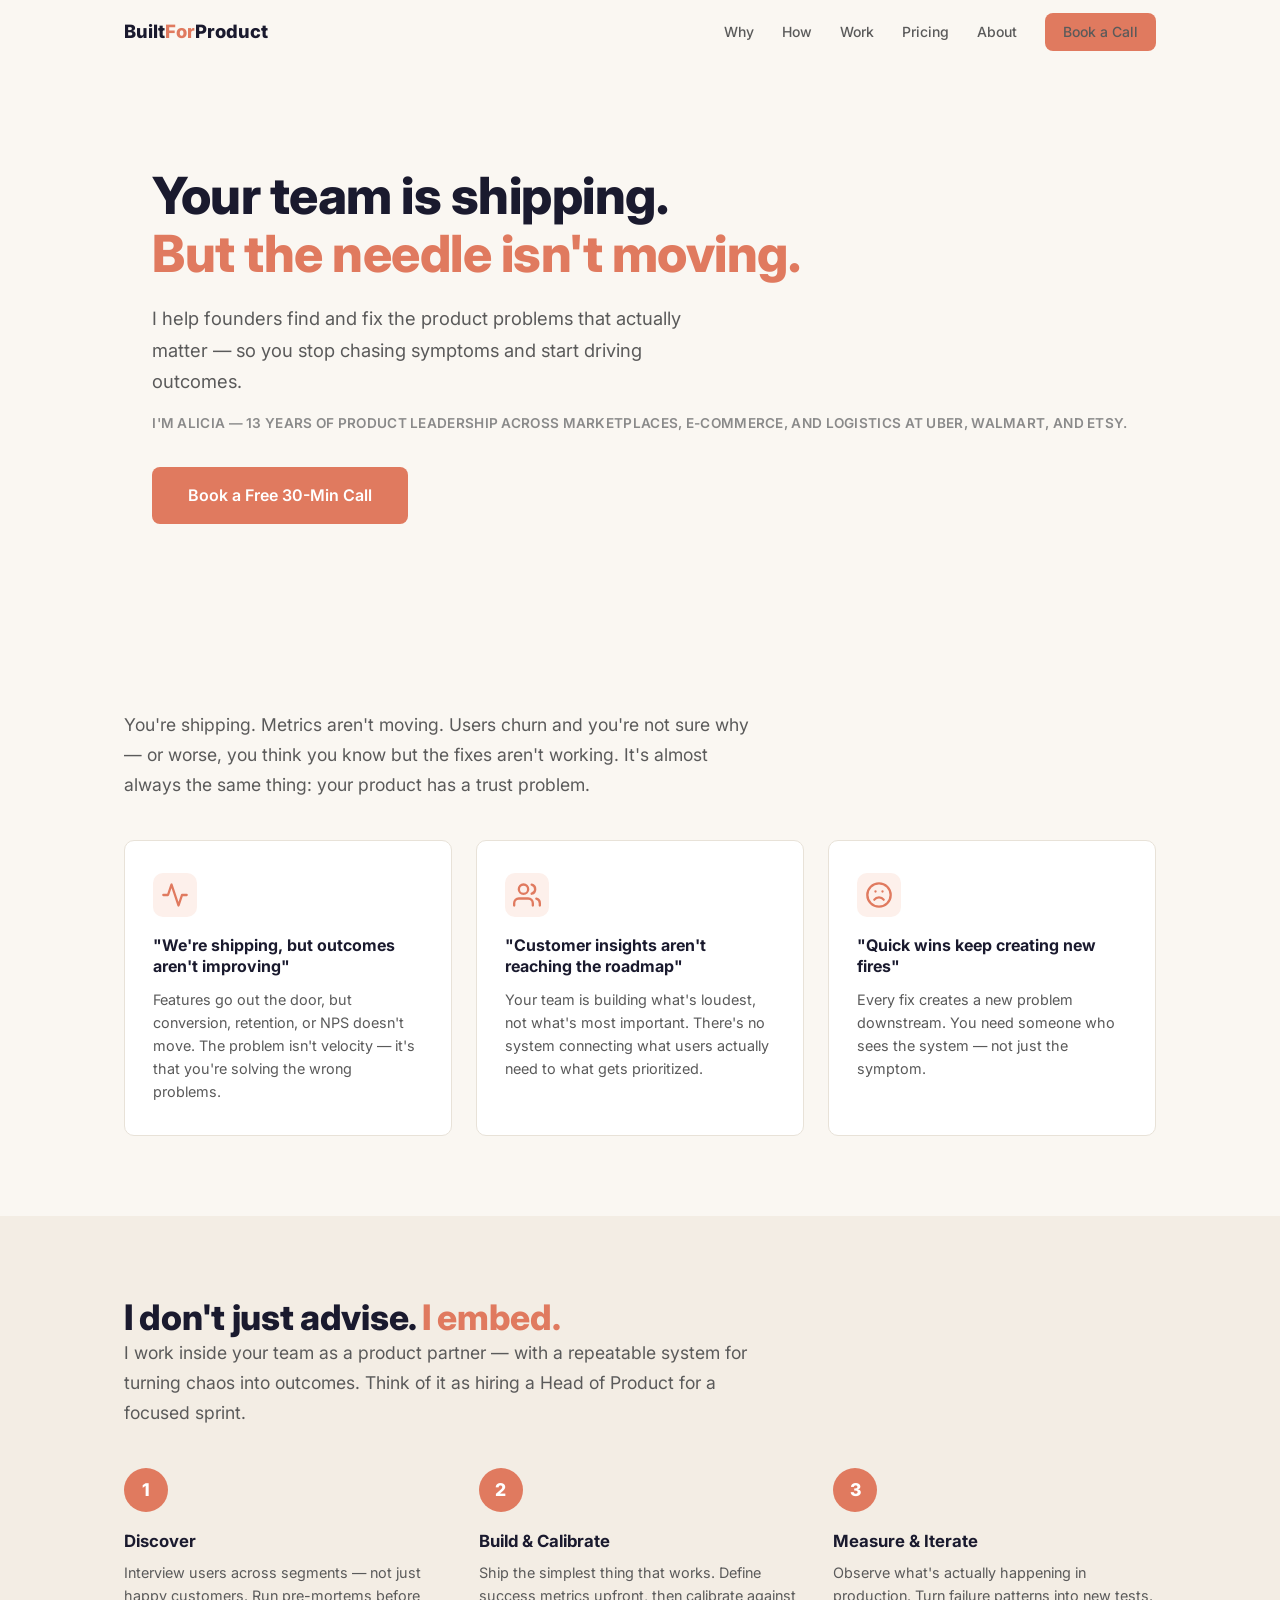
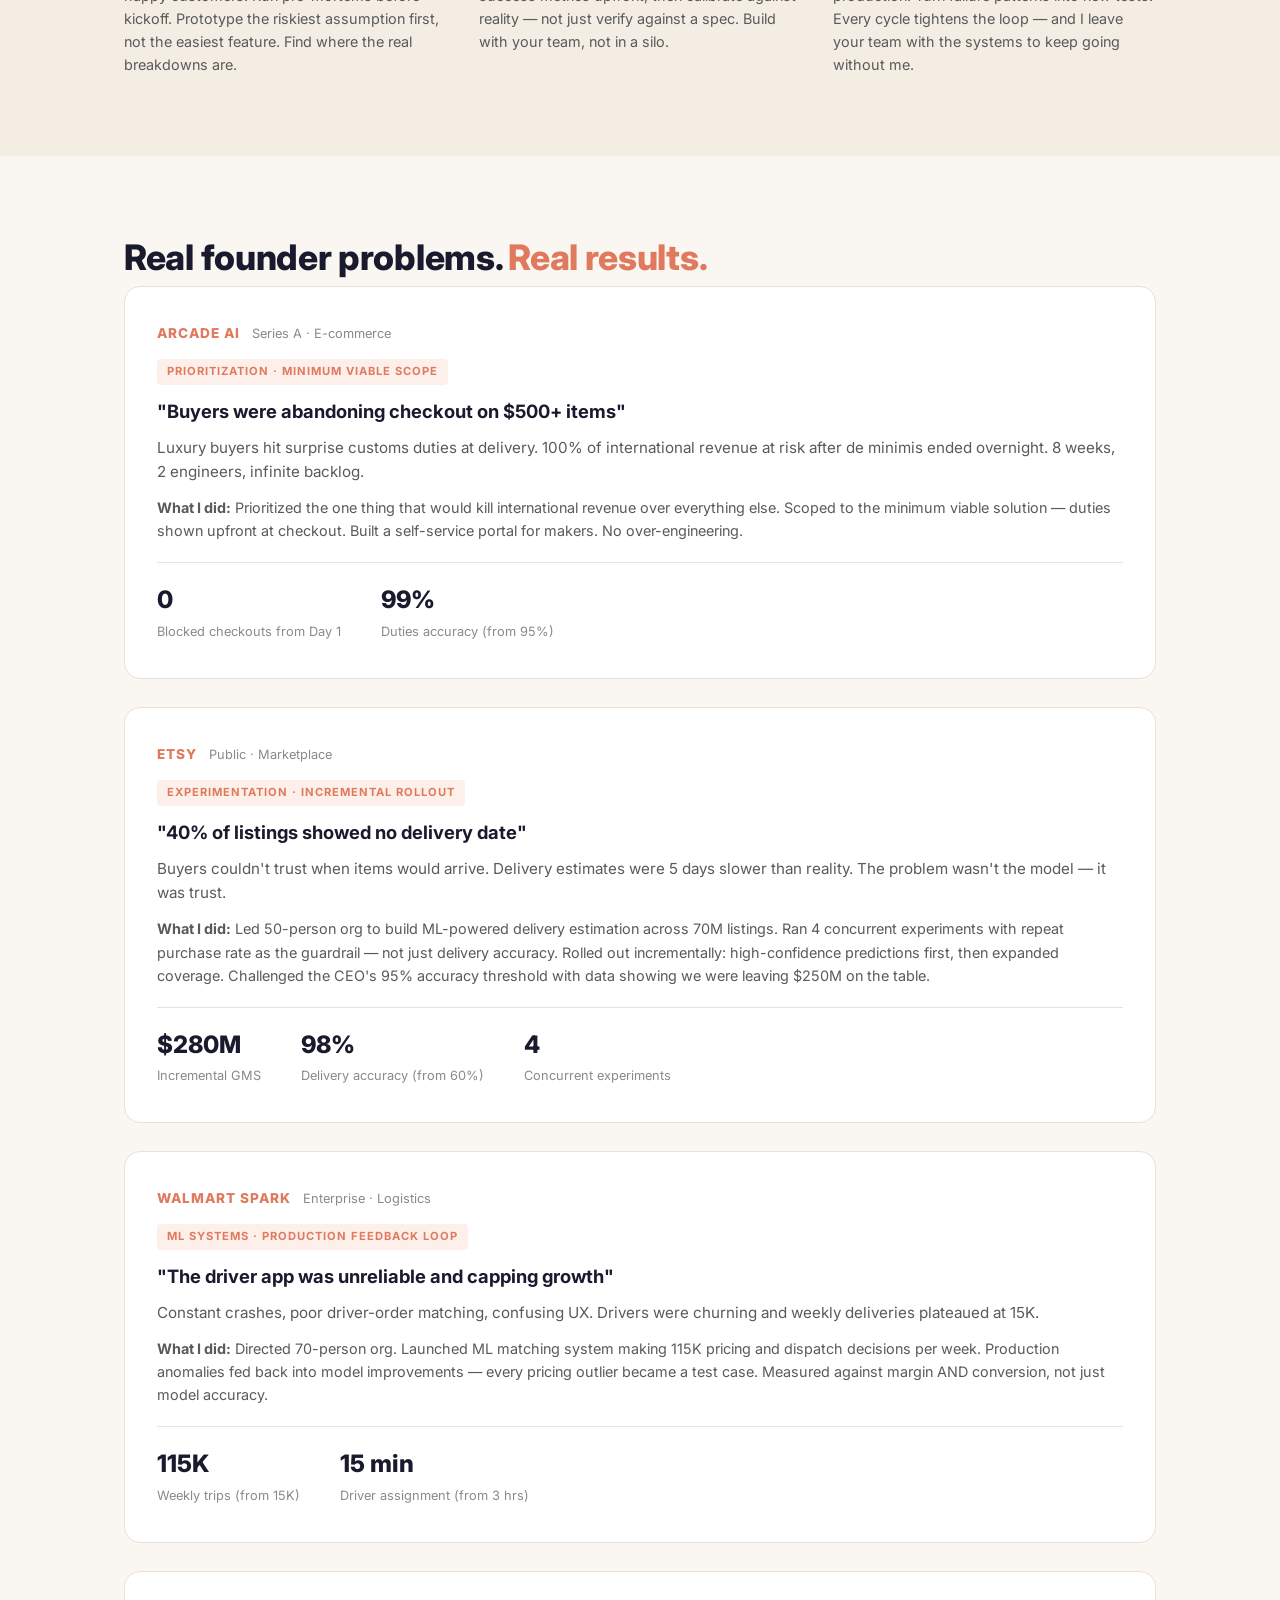
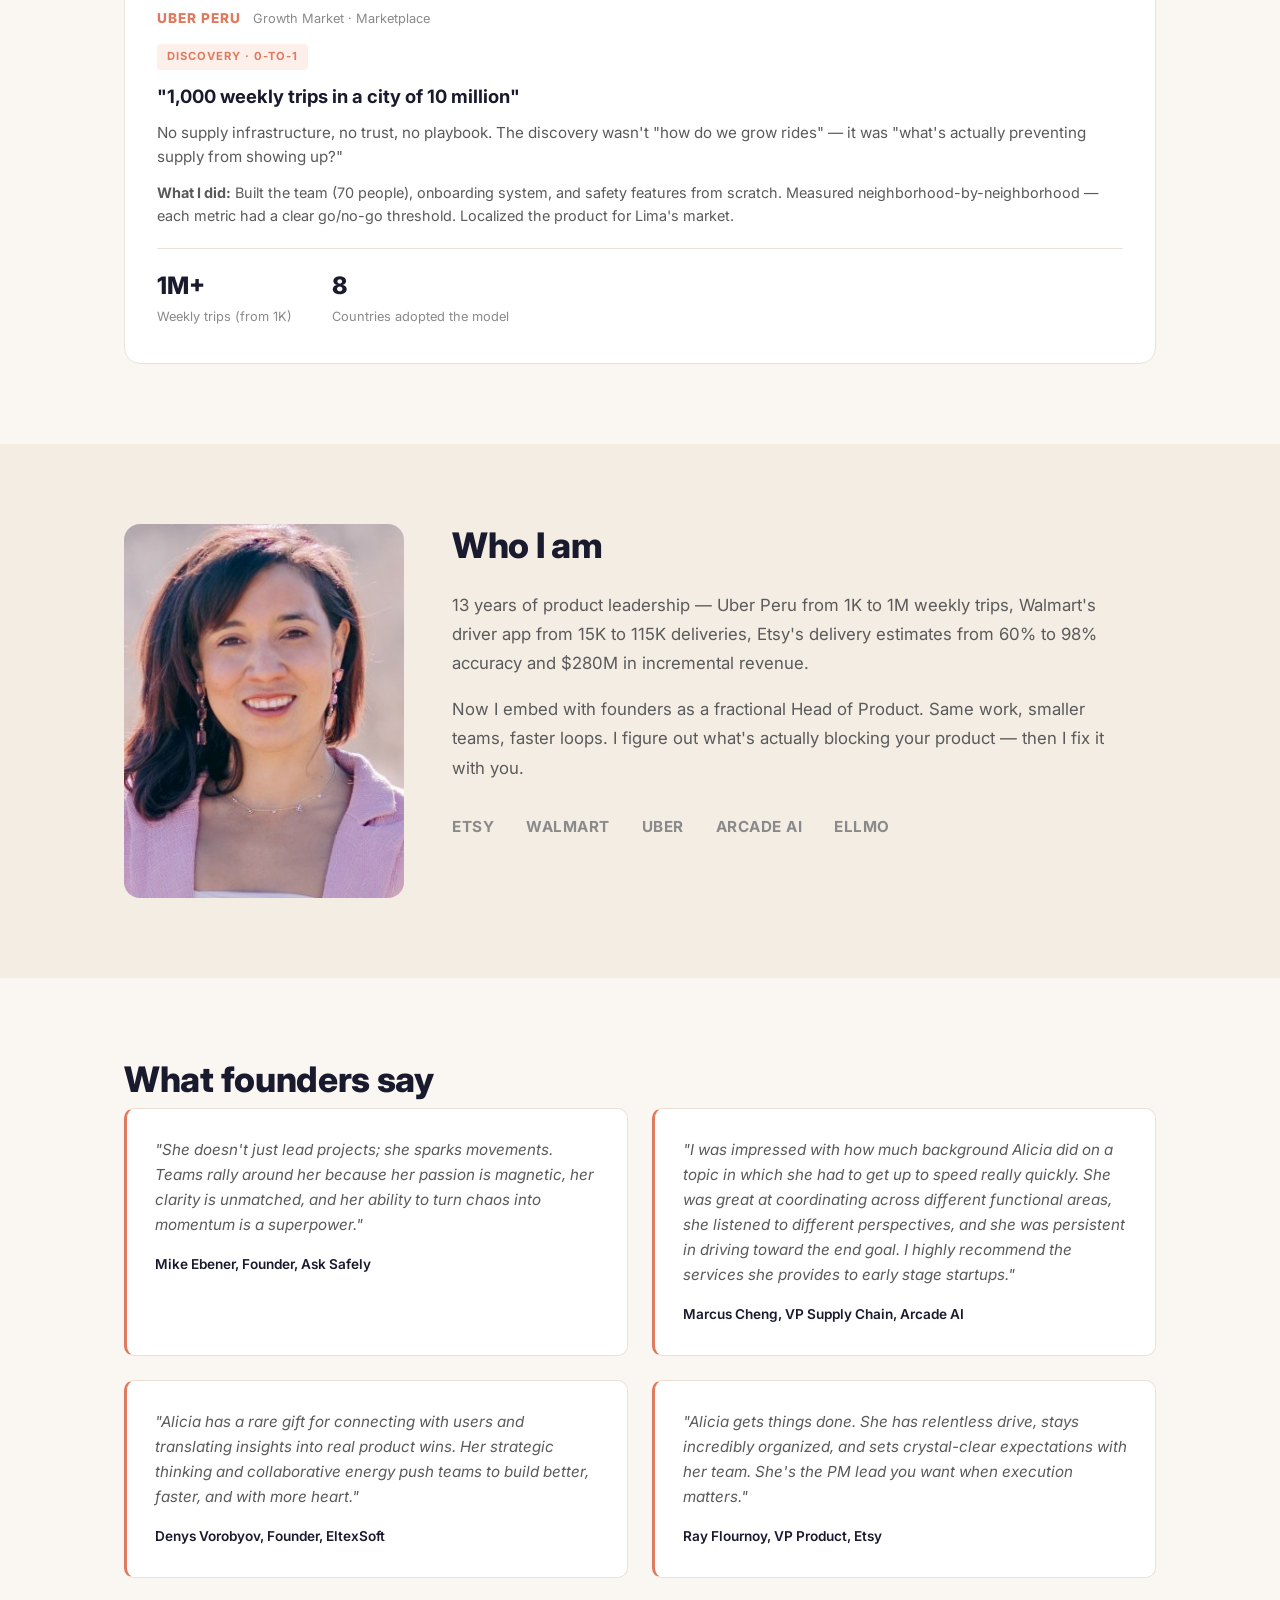
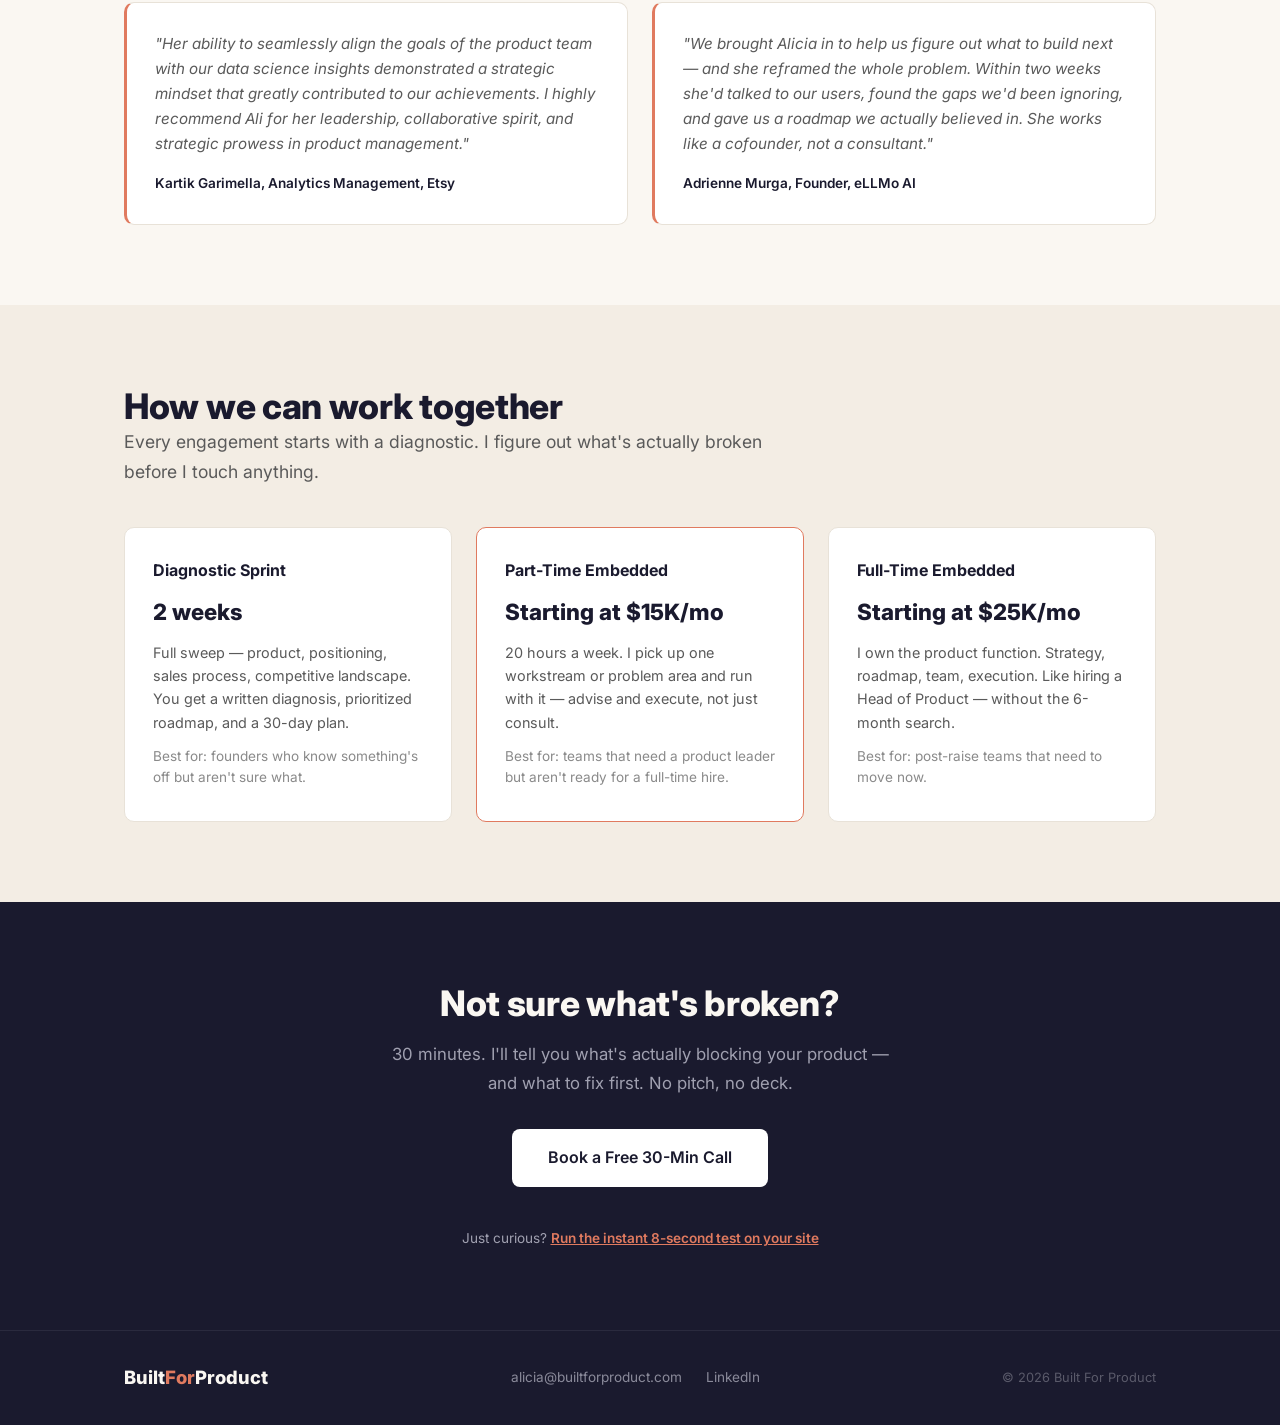
==== index.html @ ff27f281 "Add instant 8-Second Test, pricing section, named testimonials, and homepage updates - New /test/ pa" ====
<!DOCTYPE html>
<html lang="en">
<head>
  <meta charset="UTF-8">
  <meta name="viewport" content="width=device-width, initial-scale=1.0">
  <title>Built For Product | Helping Founders Build Products That Scale</title>
  <meta name="description" content="Embedded product leadership for startups. I help founders find and fix the product problems that actually matter.">
  <link rel="preconnect" href="https://fonts.googleapis.com">
  <link rel="preconnect" href="https://fonts.gstatic.com" crossorigin>
  <link href="https://fonts.googleapis.com/css2?family=Inter:wght@300;400;500;600;700;800&display=swap" rel="stylesheet">
  <link rel="stylesheet" href="styles.css">
</head>
<body>

  <!-- NAV -->
  <nav class="nav">
    <div class="container nav-inner">
      <a href="#" class="logo">Built<span>For</span>Product</a>
      <div class="nav-links">
        <a href="#problem">Why</a>
        <a href="#how">How</a>
        <a href="#work">Work</a>
        <a href="#pricing">Pricing</a>
        <a href="#about">About</a>
        <a href="#start" class="btn btn-sm">Book a Call</a>
      </div>
      <button class="mobile-toggle" aria-label="Menu">
        <span></span><span></span><span></span>
      </button>
    </div>
  </nav>

  <!-- HERO -->
  <section class="hero">
    <div class="container">
      <h1>Your team is shipping.<br><span class="highlight">But the needle isn't moving.</span></h1>
      <p class="hero-sub">I help founders find and fix the product problems that actually matter — so you stop chasing symptoms and start driving outcomes.</p>
      <p class="hero-proof">I'm Alicia — 13 years of product leadership across marketplaces, e-commerce, and logistics at Uber, Walmart, and Etsy.</p>
      <a href="#start" class="btn btn-lg">Book a Free 30-Min Call</a>
    </div>
  </section>

  <!-- PROBLEM -->
  <section id="problem" class="section">
    <div class="container">
      <p class="section-intro">You're shipping. Metrics aren't moving. Users churn and you're not sure why — or worse, you think you know but the fixes aren't working. It's almost always the same thing: your product has a trust problem.</p>
      <div class="card-grid">
        <div class="card">
          <div class="card-icon">
            <svg width="28" height="28" viewBox="0 0 24 24" fill="none" stroke="currentColor" stroke-width="2" stroke-linecap="round" stroke-linejoin="round"><polyline points="22 12 18 12 15 21 9 3 6 12 2 12"></polyline></svg>
          </div>
          <h3>"We're shipping, but outcomes aren't improving"</h3>
          <p>Features go out the door, but conversion, retention, or NPS doesn't move. The problem isn't velocity — it's that you're solving the wrong problems.</p>
        </div>
        <div class="card">
          <div class="card-icon">
            <svg width="28" height="28" viewBox="0 0 24 24" fill="none" stroke="currentColor" stroke-width="2" stroke-linecap="round" stroke-linejoin="round"><path d="M17 21v-2a4 4 0 0 0-4-4H5a4 4 0 0 0-4 4v2"></path><circle cx="9" cy="7" r="4"></circle><path d="M23 21v-2a4 4 0 0 0-3-3.87"></path><path d="M16 3.13a4 4 0 0 1 0 7.75"></path></svg>
          </div>
          <h3>"Customer insights aren't reaching the roadmap"</h3>
          <p>Your team is building what's loudest, not what's most important. There's no system connecting what users actually need to what gets prioritized.</p>
        </div>
        <div class="card">
          <div class="card-icon">
            <svg width="28" height="28" viewBox="0 0 24 24" fill="none" stroke="currentColor" stroke-width="2" stroke-linecap="round" stroke-linejoin="round"><circle cx="12" cy="12" r="10"></circle><path d="M16 16s-1.5-2-4-2-4 2-4 2"></path><line x1="9" y1="9" x2="9.01" y2="9"></line><line x1="15" y1="9" x2="15.01" y2="9"></line></svg>
          </div>
          <h3>"Quick wins keep creating new fires"</h3>
          <p>Every fix creates a new problem downstream. You need someone who sees the system — not just the symptom.</p>
        </div>
      </div>
    </div>
  </section>

  <!-- HOW -->
  <section id="how" class="section section-alt">
    <div class="container">
      <h2>I don't just advise. <span class="highlight">I embed.</span></h2>
      <p class="section-intro">I work inside your team as a product partner — with a repeatable system for turning chaos into outcomes. Think of it as hiring a Head of Product for a focused sprint.</p>
      <div class="steps">
        <div class="step">
          <div class="step-num">1</div>
          <h3>Discover</h3>
          <p>Interview users across segments — not just happy customers. Run pre-mortems before kickoff. Prototype the riskiest assumption first, not the easiest feature. Find where the real breakdowns are.</p>
        </div>
        <div class="step">
          <div class="step-num">2</div>
          <h3>Build & Calibrate</h3>
          <p>Ship the simplest thing that works. Define success metrics upfront, then calibrate against reality — not just verify against a spec. Build with your team, not in a silo.</p>
        </div>
        <div class="step">
          <div class="step-num">3</div>
          <h3>Measure & Iterate</h3>
          <p>Observe what's actually happening in production. Turn failure patterns into new tests. Every cycle tightens the loop — and I leave your team with the systems to keep going without me.</p>
        </div>
      </div>
    </div>
  </section>

  <!-- CASE STUDIES -->
  <section id="work" class="section">
    <div class="container">
      <h2>Real founder problems. <span class="highlight">Real results.</span></h2>
      <div class="cases">

        <div class="case">
          <div class="case-header">
            <span class="case-company">Arcade AI</span>
            <span class="case-label">Series A &middot; E-commerce</span>
          </div>
          <span class="case-method">Prioritization &middot; Minimum Viable Scope</span>
          <h3>"Buyers were abandoning checkout on $500+ items"</h3>
          <p class="case-problem">Luxury buyers hit surprise customs duties at delivery. 100% of international revenue at risk after de minimis ended overnight. 8 weeks, 2 engineers, infinite backlog.</p>
          <p class="case-action"><strong>What I did:</strong> Prioritized the one thing that would kill international revenue over everything else. Scoped to the minimum viable solution — duties shown upfront at checkout. Built a self-service portal for makers. No over-engineering.</p>
          <div class="case-results">
            <div class="metric">
              <span class="metric-value">0</span>
              <span class="metric-label">Blocked checkouts from Day 1</span>
            </div>
            <div class="metric">
              <span class="metric-value">99%</span>
              <span class="metric-label">Duties accuracy (from 95%)</span>
            </div>
          </div>
        </div>

        <div class="case">
          <div class="case-header">
            <span class="case-company">Etsy</span>
            <span class="case-label">Public &middot; Marketplace</span>
          </div>
          <span class="case-method">Experimentation &middot; Incremental Rollout</span>
          <h3>"40% of listings showed no delivery date"</h3>
          <p class="case-problem">Buyers couldn't trust when items would arrive. Delivery estimates were 5 days slower than reality. The problem wasn't the model — it was trust.</p>
          <p class="case-action"><strong>What I did:</strong> Led 50-person org to build ML-powered delivery estimation across 70M listings. Ran 4 concurrent experiments with repeat purchase rate as the guardrail — not just delivery accuracy. Rolled out incrementally: high-confidence predictions first, then expanded coverage. Challenged the CEO's 95% accuracy threshold with data showing we were leaving $250M on the table.</p>
          <div class="case-results">
            <div class="metric">
              <span class="metric-value">$280M</span>
              <span class="metric-label">Incremental GMS</span>
            </div>
            <div class="metric">
              <span class="metric-value">98%</span>
              <span class="metric-label">Delivery accuracy (from 60%)</span>
            </div>
            <div class="metric">
              <span class="metric-value">4</span>
              <span class="metric-label">Concurrent experiments</span>
            </div>
          </div>
        </div>

        <div class="case">
          <div class="case-header">
            <span class="case-company">Walmart Spark</span>
            <span class="case-label">Enterprise &middot; Logistics</span>
          </div>
          <span class="case-method">ML Systems &middot; Production Feedback Loop</span>
          <h3>"The driver app was unreliable and capping growth"</h3>
          <p class="case-problem">Constant crashes, poor driver-order matching, confusing UX. Drivers were churning and weekly deliveries plateaued at 15K.</p>
          <p class="case-action"><strong>What I did:</strong> Directed 70-person org. Launched ML matching system making 115K pricing and dispatch decisions per week. Production anomalies fed back into model improvements — every pricing outlier became a test case. Measured against margin AND conversion, not just model accuracy.</p>
          <div class="case-results">
            <div class="metric">
              <span class="metric-value">115K</span>
              <span class="metric-label">Weekly trips (from 15K)</span>
            </div>
            <div class="metric">
              <span class="metric-value">15 min</span>
              <span class="metric-label">Driver assignment (from 3 hrs)</span>
            </div>
          </div>
        </div>

        <div class="case">
          <div class="case-header">
            <span class="case-company">Uber Peru</span>
            <span class="case-label">Growth Market &middot; Marketplace</span>
          </div>
          <span class="case-method">Discovery &middot; 0-to-1</span>
          <h3>"1,000 weekly trips in a city of 10 million"</h3>
          <p class="case-problem">No supply infrastructure, no trust, no playbook. The discovery wasn't "how do we grow rides" — it was "what's actually preventing supply from showing up?"</p>
          <p class="case-action"><strong>What I did:</strong> Built the team (70 people), onboarding system, and safety features from scratch. Measured neighborhood-by-neighborhood — each metric had a clear go/no-go threshold. Localized the product for Lima's market.</p>
          <div class="case-results">
            <div class="metric">
              <span class="metric-value">1M+</span>
              <span class="metric-label">Weekly trips (from 1K)</span>
            </div>
            <div class="metric">
              <span class="metric-value">8</span>
              <span class="metric-label">Countries adopted the model</span>
            </div>
          </div>
        </div>

      </div>
    </div>
  </section>

  <!-- ABOUT -->
  <section id="about" class="section section-alt">
    <div class="container about-layout">
      <div class="about-photo">
        <img src="assets/headshot.jpg" alt="Alicia Yanez">
      </div>
      <div class="about-content">
        <h2>Who I am</h2>
        <div class="about-text">
          <p>13 years of product leadership — Uber Peru from 1K to 1M weekly trips, Walmart's driver app from 15K to 115K deliveries, Etsy's delivery estimates from 60% to 98% accuracy and $280M in incremental revenue.</p>
          <p>Now I embed with founders as a fractional Head of Product. Same work, smaller teams, faster loops. I figure out what's actually blocking your product — then I fix it with you.</p>
        </div>
        <div class="credibility">
          <span>Etsy</span>
          <span>Walmart</span>
          <span>Uber</span>
          <span>Arcade AI</span>
          <span>eLLMo</span>
        </div>
      </div>
    </div>
  </section>

  <!-- TESTIMONIALS -->
  <section class="section">
    <div class="container">
      <h2>What founders say</h2>
      <div class="testimonials">
        <blockquote class="testimonial">
          <p>"She doesn't just lead projects; she sparks movements. Teams rally around her because her passion is magnetic, her clarity is unmatched, and her ability to turn chaos into momentum is a superpower."</p>
          <cite>Mike Ebener, Founder, Ask Safely</cite>
        </blockquote>
        <blockquote class="testimonial">
          <p>"I was impressed with how much background Alicia did on a topic in which she had to get up to speed really quickly. She was great at coordinating across different functional areas, she listened to different perspectives, and she was persistent in driving toward the end goal. I highly recommend the services she provides to early stage startups."</p>
          <cite>Marcus Cheng, VP Supply Chain, Arcade AI</cite>
        </blockquote>
        <blockquote class="testimonial">
          <p>"Alicia has a rare gift for connecting with users and translating insights into real product wins. Her strategic thinking and collaborative energy push teams to build better, faster, and with more heart."</p>
          <cite>Denys Vorobyov, Founder, EltexSoft</cite>
        </blockquote>
        <blockquote class="testimonial">
          <p>"Alicia gets things done. She has relentless drive, stays incredibly organized, and sets crystal-clear expectations with her team. She's the PM lead you want when execution matters."</p>
          <cite>Ray Flournoy, VP Product, Etsy</cite>
        </blockquote>
        <blockquote class="testimonial">
          <p>"Her ability to seamlessly align the goals of the product team with our data science insights demonstrated a strategic mindset that greatly contributed to our achievements. I highly recommend Ali for her leadership, collaborative spirit, and strategic prowess in product management."</p>
          <cite>Kartik Garimella, Analytics Management, Etsy</cite>
        </blockquote>
        <blockquote class="testimonial">
          <p>"We brought Alicia in to help us figure out what to build next — and she reframed the whole problem. Within two weeks she'd talked to our users, found the gaps we'd been ignoring, and gave us a roadmap we actually believed in. She works like a cofounder, not a consultant."</p>
          <cite>Adrienne Murga, Founder, eLLMo AI</cite>
        </blockquote>
      </div>
    </div>
  </section>

  <!-- PRICING -->
  <section id="pricing" class="section section-alt">
    <div class="container">
      <h2>How we can work together</h2>
      <p class="section-intro">Every engagement starts with a diagnostic. I figure out what's actually broken before I touch anything.</p>
      <div class="card-grid">
        <div class="card">
          <h3>Diagnostic Sprint</h3>
          <p style="font-size:1.4rem; font-weight:800; color:var(--primary); margin:12px 0;">2 weeks</p>
          <p>Full sweep — product, positioning, sales process, competitive landscape. You get a written diagnosis, prioritized roadmap, and a 30-day plan.</p>
          <p style="font-size:0.85rem; color:var(--text-light); margin-top:12px;">Best for: founders who know something's off but aren't sure what.</p>
        </div>
        <div class="card" style="border-color:var(--accent);">
          <h3>Part-Time Embedded</h3>
          <p style="font-size:1.4rem; font-weight:800; color:var(--primary); margin:12px 0;">Starting at $15K/mo</p>
          <p>20 hours a week. I pick up one workstream or problem area and run with it — advise and execute, not just consult.</p>
          <p style="font-size:0.85rem; color:var(--text-light); margin-top:12px;">Best for: teams that need a product leader but aren't ready for a full-time hire.</p>
        </div>
        <div class="card">
          <h3>Full-Time Embedded</h3>
          <p style="font-size:1.4rem; font-weight:800; color:var(--primary); margin:12px 0;">Starting at $25K/mo</p>
          <p>I own the product function. Strategy, roadmap, team, execution. Like hiring a Head of Product — without the 6-month search.</p>
          <p style="font-size:0.85rem; color:var(--text-light); margin-top:12px;">Best for: post-raise teams that need to move now.</p>
        </div>
      </div>
    </div>
  </section>

  <!-- CTA -->
  <section id="start" class="section section-cta">
    <div class="container">
      <h2>Not sure what's broken?</h2>
      <p>30 minutes. I'll tell you what's actually blocking your product — and what to fix first. No pitch, no deck.</p>
      <a href="https://calendar.app.google/iBGwLPBiHCUy7S1s6" class="btn btn-lg btn-white">Book a Free 30-Min Call</a>
      <p class="cta-note">Just curious? <a href="https://www.builtforproduct.com/test/" class="cta-link">Run the instant 8-second test on your site</a></p>
    </div>
  </section>

  <!-- FOOTER -->
  <footer class="footer">
    <div class="container footer-inner">
      <a href="#" class="logo logo-footer">Built<span>For</span>Product</a>
      <div class="footer-links">
        <a href="mailto:alicia@builtforproduct.com">alicia@builtforproduct.com</a>
        <a href="https://linkedin.com/in/alicia-a-yanez" target="_blank" rel="noopener">LinkedIn</a>
      </div>
      <p class="footer-copy">&copy; 2026 Built For Product</p>
    </div>
  </footer>

  <script>
    // Mobile nav toggle
    const toggle = document.querySelector('.mobile-toggle');
    const navLinks = document.querySelector('.nav-links');
    toggle.addEventListener('click', () => {
      navLinks.classList.toggle('open');
      toggle.classList.toggle('open');
    });
    // Close nav on link click
    navLinks.querySelectorAll('a').forEach(link => {
      link.addEventListener('click', () => {
        navLinks.classList.remove('open');
        toggle.classList.remove('open');
      });
    });
    // Sticky nav shadow
    window.addEventListener('scroll', () => {
      document.querySelector('.nav').classList.toggle('scrolled', window.scrollY > 20);
    });
  </script>

</body>
</html>
---- styles.css ----
/* =============================================
   Built For Product — Palette 1: Warm Authority
   ============================================= */

/* --- Variables --- */
:root {
  --primary: #1A1A2E;
  --accent: #E07A5F;
  --accent-hover: #D06A4F;
  --bg: #FAF7F2;
  --bg-alt: #F3EDE4;
  --text: #2D2D2D;
  --text-muted: #5A5A5A;
  --text-light: #8A8A8A;
  --card-bg: #FFFFFF;
  --card-border: #E8E2D8;
  --white: #FFFFFF;
  --cream: #FAF7F2;
  --radius: 10px;
  --radius-lg: 16px;
}

/* --- Reset & Base --- */
*, *::before, *::after { margin: 0; padding: 0; box-sizing: border-box; }

html {
  scroll-behavior: smooth;
  -webkit-font-smoothing: antialiased;
}

body {
  font-family: 'Inter', system-ui, -apple-system, sans-serif;
  background: var(--bg);
  color: var(--text);
  line-height: 1.6;
  font-size: 16px;
}

img { max-width: 100%; display: block; }
a { text-decoration: none; color: inherit; }

/* --- Container --- */
.container {
  max-width: 1080px;
  margin: 0 auto;
  padding: 0 24px;
}

/* --- Buttons --- */
.btn {
  display: inline-block;
  background: var(--accent);
  color: var(--white);
  font-weight: 600;
  font-size: 15px;
  padding: 14px 28px;
  border-radius: 8px;
  transition: background 0.2s, transform 0.15s;
  border: none;
  cursor: pointer;
}
.btn:hover {
  background: var(--accent-hover);
  transform: translateY(-1px);
}
.btn-lg {
  padding: 16px 36px;
  font-size: 16px;
}
.btn-sm {
  padding: 8px 18px;
  font-size: 13px;
}
.btn-white {
  background: var(--white);
  color: var(--primary);
}
.btn-white:hover {
  background: var(--cream);
}

/* --- Typography --- */
h1 {
  font-size: clamp(2.2rem, 5vw, 3.2rem);
  font-weight: 800;
  line-height: 1.15;
  color: var(--primary);
  letter-spacing: -0.5px;
}
h2 {
  font-size: clamp(1.6rem, 3.5vw, 2.2rem);
  font-weight: 800;
  line-height: 1.2;
  color: var(--primary);
  letter-spacing: -0.3px;
}
h3 {
  font-size: 1.05rem;
  font-weight: 700;
  color: var(--primary);
  line-height: 1.35;
}
.highlight {
  color: var(--accent);
}
.section-intro {
  font-size: 1.1rem;
  color: var(--text-muted);
  max-width: 640px;
  line-height: 1.7;
  margin-bottom: 40px;
}

/* ============================
   NAV
   ============================ */
.nav {
  position: fixed;
  top: 0;
  left: 0;
  right: 0;
  z-index: 100;
  background: var(--bg);
  transition: box-shadow 0.3s;
}
.nav.scrolled {
  box-shadow: 0 1px 12px rgba(0,0,0,0.06);
}
.nav-inner {
  display: flex;
  align-items: center;
  justify-content: space-between;
  height: 64px;
}
.logo {
  font-weight: 800;
  font-size: 1.15rem;
  color: var(--primary);
}
.logo span {
  color: var(--accent);
}
.nav-links {
  display: flex;
  align-items: center;
  gap: 28px;
}
.nav-links a {
  font-size: 14px;
  font-weight: 500;
  color: var(--text-muted);
  transition: color 0.2s;
}
.nav-links a:hover {
  color: var(--primary);
}

/* Mobile toggle */
.mobile-toggle {
  display: none;
  background: none;
  border: none;
  cursor: pointer;
  width: 28px;
  height: 20px;
  position: relative;
}
.mobile-toggle span {
  display: block;
  width: 100%;
  height: 2px;
  background: var(--primary);
  position: absolute;
  left: 0;
  transition: all 0.3s;
}
.mobile-toggle span:nth-child(1) { top: 0; }
.mobile-toggle span:nth-child(2) { top: 9px; }
.mobile-toggle span:nth-child(3) { top: 18px; }
.mobile-toggle.open span:nth-child(1) { top: 9px; transform: rotate(45deg); }
.mobile-toggle.open span:nth-child(2) { opacity: 0; }
.mobile-toggle.open span:nth-child(3) { top: 9px; transform: rotate(-45deg); }

/* ============================
   HERO
   ============================ */
.hero {
  padding: 140px 0 80px;
  min-height: 70vh;
  display: flex;
  align-items: center;
}
.hero-sub {
  margin-top: 20px;
  font-size: 1.15rem;
  color: var(--text-muted);
  max-width: 560px;
  line-height: 1.7;
}
.hero-proof {
  margin-top: 16px;
  font-size: 0.85rem;
  font-weight: 600;
  color: var(--text-light);
  letter-spacing: 0.3px;
  text-transform: uppercase;
}
.hero .btn {
  margin-top: 32px;
}

/* ============================
   SECTIONS
   ============================ */
.section {
  padding: 80px 0;
}
.section-alt {
  background: var(--bg-alt);
}

/* ============================
   PAIN CARDS
   ============================ */
.card-grid {
  display: grid;
  grid-template-columns: repeat(3, 1fr);
  gap: 24px;
}
.card {
  background: var(--card-bg);
  border: 1px solid var(--card-border);
  border-radius: var(--radius);
  padding: 32px 28px;
  transition: transform 0.2s, box-shadow 0.2s;
}
.card:hover {
  transform: translateY(-3px);
  box-shadow: 0 8px 30px rgba(0,0,0,0.06);
}
.card-icon {
  width: 44px;
  height: 44px;
  background: #FDF0EB;
  border-radius: 10px;
  display: flex;
  align-items: center;
  justify-content: center;
  color: var(--accent);
  margin-bottom: 18px;
}
.card h3 {
  margin-bottom: 10px;
  font-size: 1rem;
}
.card p {
  font-size: 0.9rem;
  color: var(--text-muted);
  line-height: 1.6;
}

/* ============================
   PROCESS STEPS
   ============================ */
.steps {
  display: grid;
  grid-template-columns: repeat(3, 1fr);
  gap: 32px;
  margin-top: 8px;
}
.step {
  position: relative;
}
.step-num {
  width: 44px;
  height: 44px;
  background: var(--accent);
  color: var(--white);
  font-weight: 800;
  font-size: 1.1rem;
  border-radius: 50%;
  display: flex;
  align-items: center;
  justify-content: center;
  margin-bottom: 18px;
}
.step h3 {
  margin-bottom: 8px;
}
.step p {
  font-size: 0.9rem;
  color: var(--text-muted);
  line-height: 1.6;
}

/* ============================
   CASE STUDIES
   ============================ */
.cases {
  display: flex;
  flex-direction: column;
  gap: 28px;
  margin-top: 8px;
}
.case {
  background: var(--card-bg);
  border: 1px solid var(--card-border);
  border-radius: var(--radius-lg);
  padding: 36px 32px;
  transition: transform 0.2s, box-shadow 0.2s;
}
.case:hover {
  transform: translateY(-2px);
  box-shadow: 0 8px 30px rgba(0,0,0,0.05);
}
.case-header {
  display: flex;
  align-items: center;
  gap: 12px;
  margin-bottom: 12px;
}
.case-company {
  font-weight: 800;
  font-size: 0.85rem;
  color: var(--accent);
  text-transform: uppercase;
  letter-spacing: 1px;
}
.case-label {
  font-size: 0.8rem;
  color: var(--text-light);
}
.case-method {
  display: inline-block;
  font-size: 0.7rem;
  font-weight: 700;
  text-transform: uppercase;
  letter-spacing: 1px;
  color: var(--accent);
  background: #FDF0EB;
  padding: 4px 10px;
  border-radius: 4px;
  margin-bottom: 14px;
}
.case h3 {
  font-size: 1.15rem;
  margin-bottom: 12px;
}
.case-problem {
  font-size: 0.95rem;
  color: var(--text-muted);
  margin-bottom: 12px;
  line-height: 1.6;
}
.case-action {
  font-size: 0.9rem;
  color: var(--text-muted);
  margin-bottom: 20px;
  line-height: 1.6;
}
.case-results {
  display: flex;
  gap: 40px;
  padding-top: 18px;
  border-top: 1px solid var(--card-border);
}
.metric {
  display: flex;
  flex-direction: column;
}
.metric-value {
  font-size: 1.5rem;
  font-weight: 800;
  color: var(--primary);
}
.metric-label {
  font-size: 0.8rem;
  color: var(--text-light);
  margin-top: 2px;
}

/* ============================
   ABOUT
   ============================ */
.about-layout {
  display: grid;
  grid-template-columns: 280px 1fr;
  gap: 48px;
  align-items: start;
}
.about-photo img {
  width: 100%;
  border-radius: var(--radius-lg);
  object-fit: cover;
  aspect-ratio: 3 / 4;
}
.about-content h2 {
  margin-bottom: 24px;
}
.about-text p {
  font-size: 1.05rem;
  color: var(--text-muted);
  line-height: 1.75;
  margin-bottom: 16px;
  max-width: 680px;
}
.credibility {
  display: flex;
  gap: 32px;
  margin-top: 32px;
  flex-wrap: wrap;
}
.credibility span {
  font-size: 0.95rem;
  font-weight: 700;
  color: var(--text-light);
  letter-spacing: 0.5px;
  text-transform: uppercase;
}

/* ============================
   TESTIMONIALS
   ============================ */
.testimonials {
  display: grid;
  grid-template-columns: repeat(2, 1fr);
  gap: 24px;
  margin-top: 8px;
}
.testimonial {
  background: var(--card-bg);
  border: 1px solid var(--card-border);
  border-radius: var(--radius);
  padding: 28px;
  border-left: 3px solid var(--accent);
}
.testimonial p {
  font-size: 0.95rem;
  color: var(--text-muted);
  line-height: 1.65;
  font-style: italic;
  margin-bottom: 14px;
}
.testimonial cite {
  font-size: 0.85rem;
  font-weight: 600;
  color: var(--primary);
  font-style: normal;
}

/* ============================
   CTA SECTION
   ============================ */
.section-cta {
  background: var(--primary);
  color: var(--cream);
  text-align: center;
  padding: 80px 0;
}
.section-cta h2 {
  color: var(--cream);
  margin-bottom: 16px;
}
.section-cta p {
  color: #A0A0B0;
  font-size: 1.05rem;
  max-width: 520px;
  margin: 0 auto 32px;
  line-height: 1.7;
}
.section-cta .btn {
  margin-bottom: 20px;
}
.cta-note {
  font-size: 0.85rem !important;
  color: #A0A0B0 !important;
  max-width: 440px !important;
  margin-top: 20px !important;
  margin-bottom: 0 !important;
}
.cta-link {
  color: var(--accent) !important;
  font-weight: 600;
  text-decoration: underline;
  transition: color 0.2s;
}
.cta-link:hover {
  color: var(--accent-hover) !important;
}

/* ============================
   FOOTER
   ============================ */
.footer {
  background: var(--primary);
  border-top: 1px solid #2A2A3E;
  padding: 32px 0;
}
.footer-inner {
  display: flex;
  align-items: center;
  justify-content: space-between;
  flex-wrap: wrap;
  gap: 16px;
}
.logo-footer {
  color: var(--cream);
}
.logo-footer span {
  color: var(--accent);
}
.footer-links {
  display: flex;
  gap: 24px;
}
.footer-links a {
  font-size: 0.85rem;
  color: #8A8A9A;
  transition: color 0.2s;
}
.footer-links a:hover {
  color: var(--cream);
}
.footer-copy {
  font-size: 0.8rem;
  color: #5A5A6A;
}

/* ============================
   RESPONSIVE
   ============================ */
@media (max-width: 768px) {
  .hero {
    padding: 110px 0 60px;
    min-height: auto;
  }

  .card-grid,
  .steps {
    grid-template-columns: 1fr;
    gap: 16px;
  }

  .testimonials {
    grid-template-columns: 1fr;
  }

  .case-results {
    flex-direction: column;
    gap: 16px;
  }

  .nav-links {
    display: none;
    position: fixed;
    top: 64px;
    left: 0;
    right: 0;
    background: var(--bg);
    flex-direction: column;
    padding: 24px;
    gap: 20px;
    box-shadow: 0 8px 30px rgba(0,0,0,0.08);
  }
  .nav-links.open {
    display: flex;
  }

  .mobile-toggle {
    display: block;
  }

  .footer-inner {
    flex-direction: column;
    text-align: center;
  }

  .about-layout {
    grid-template-columns: 1fr;
    gap: 32px;
  }
  .about-photo {
    max-width: 240px;
  }
  .credibility {
    gap: 12px 20px;
    justify-content: center;
  }

  .section {
    padding: 60px 0;
  }

  .section-cta {
    padding: 60px 0;
  }
}

@media (max-width: 480px) {
  h1 {
    font-size: 1.8rem;
  }
  h2 {
    font-size: 1.4rem;
  }
  .case {
    padding: 24px 20px;
  }
  .card {
    padding: 24px 20px;
  }
}
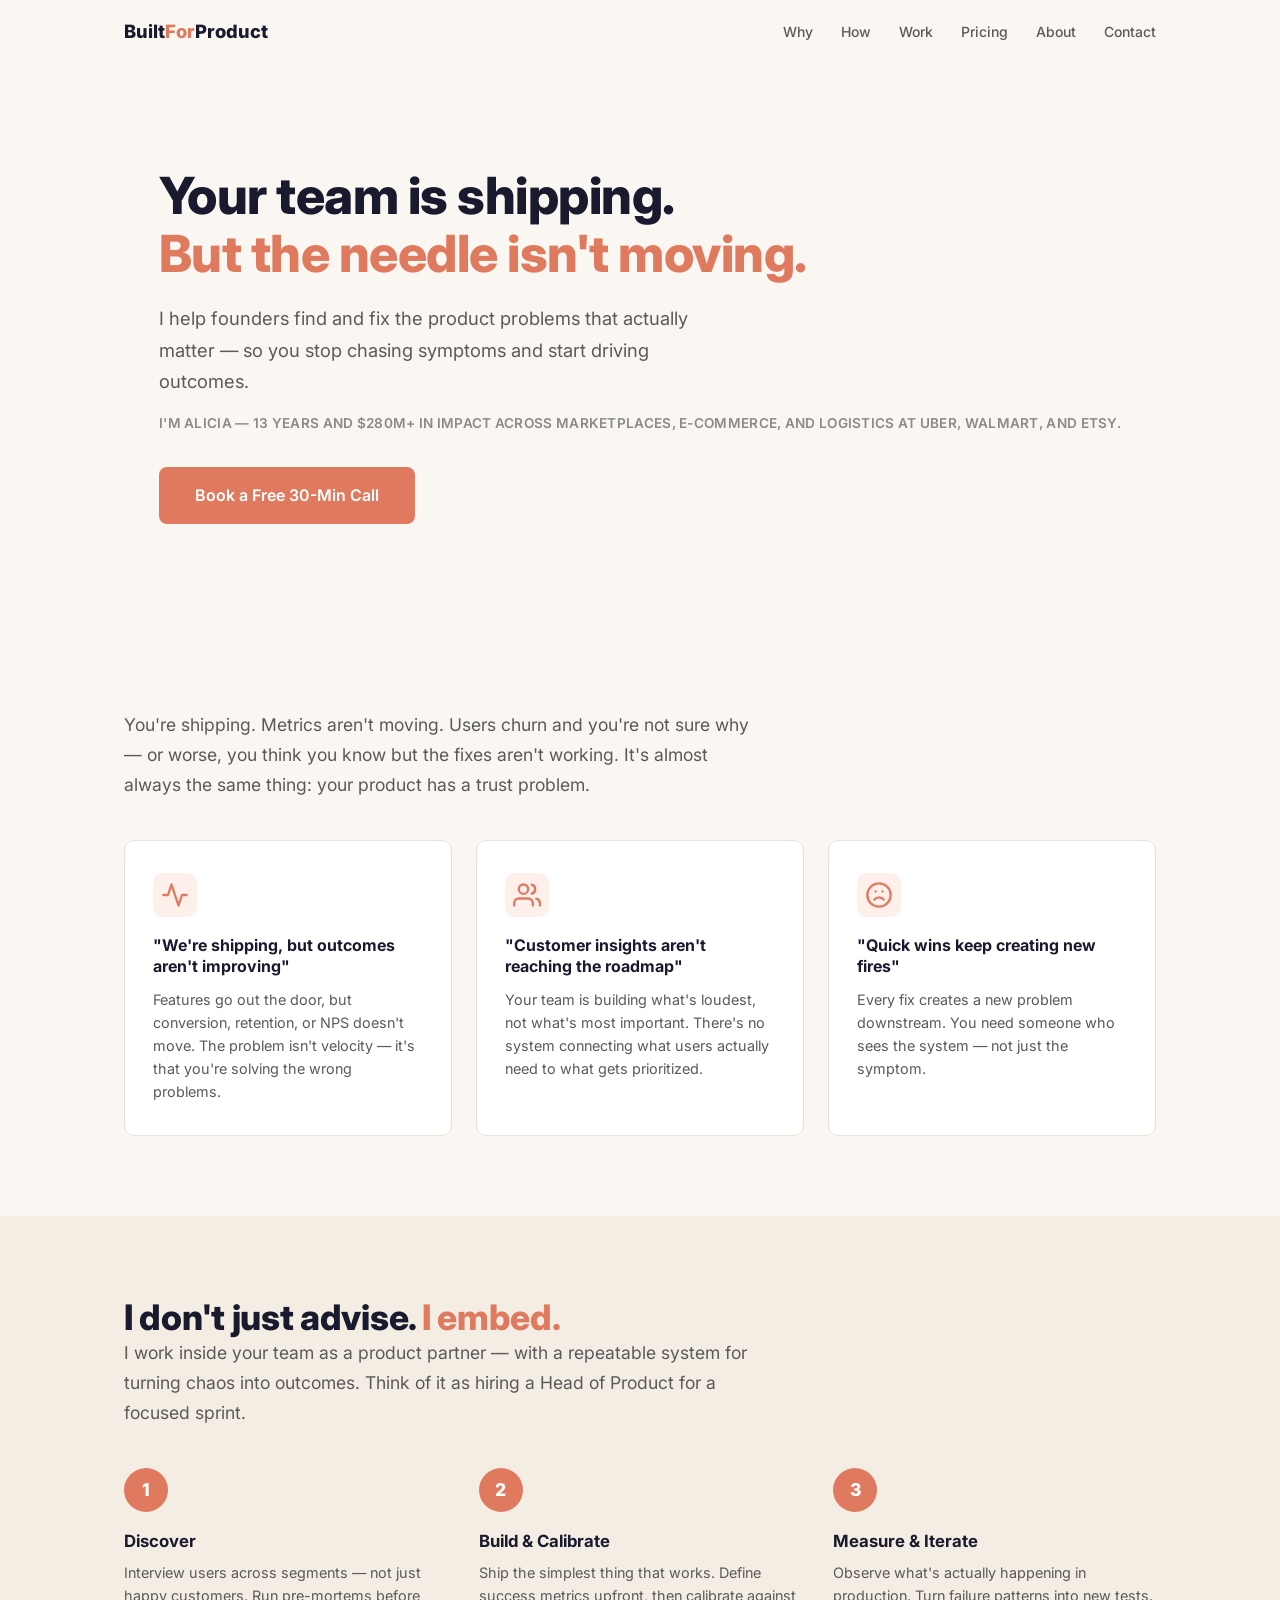
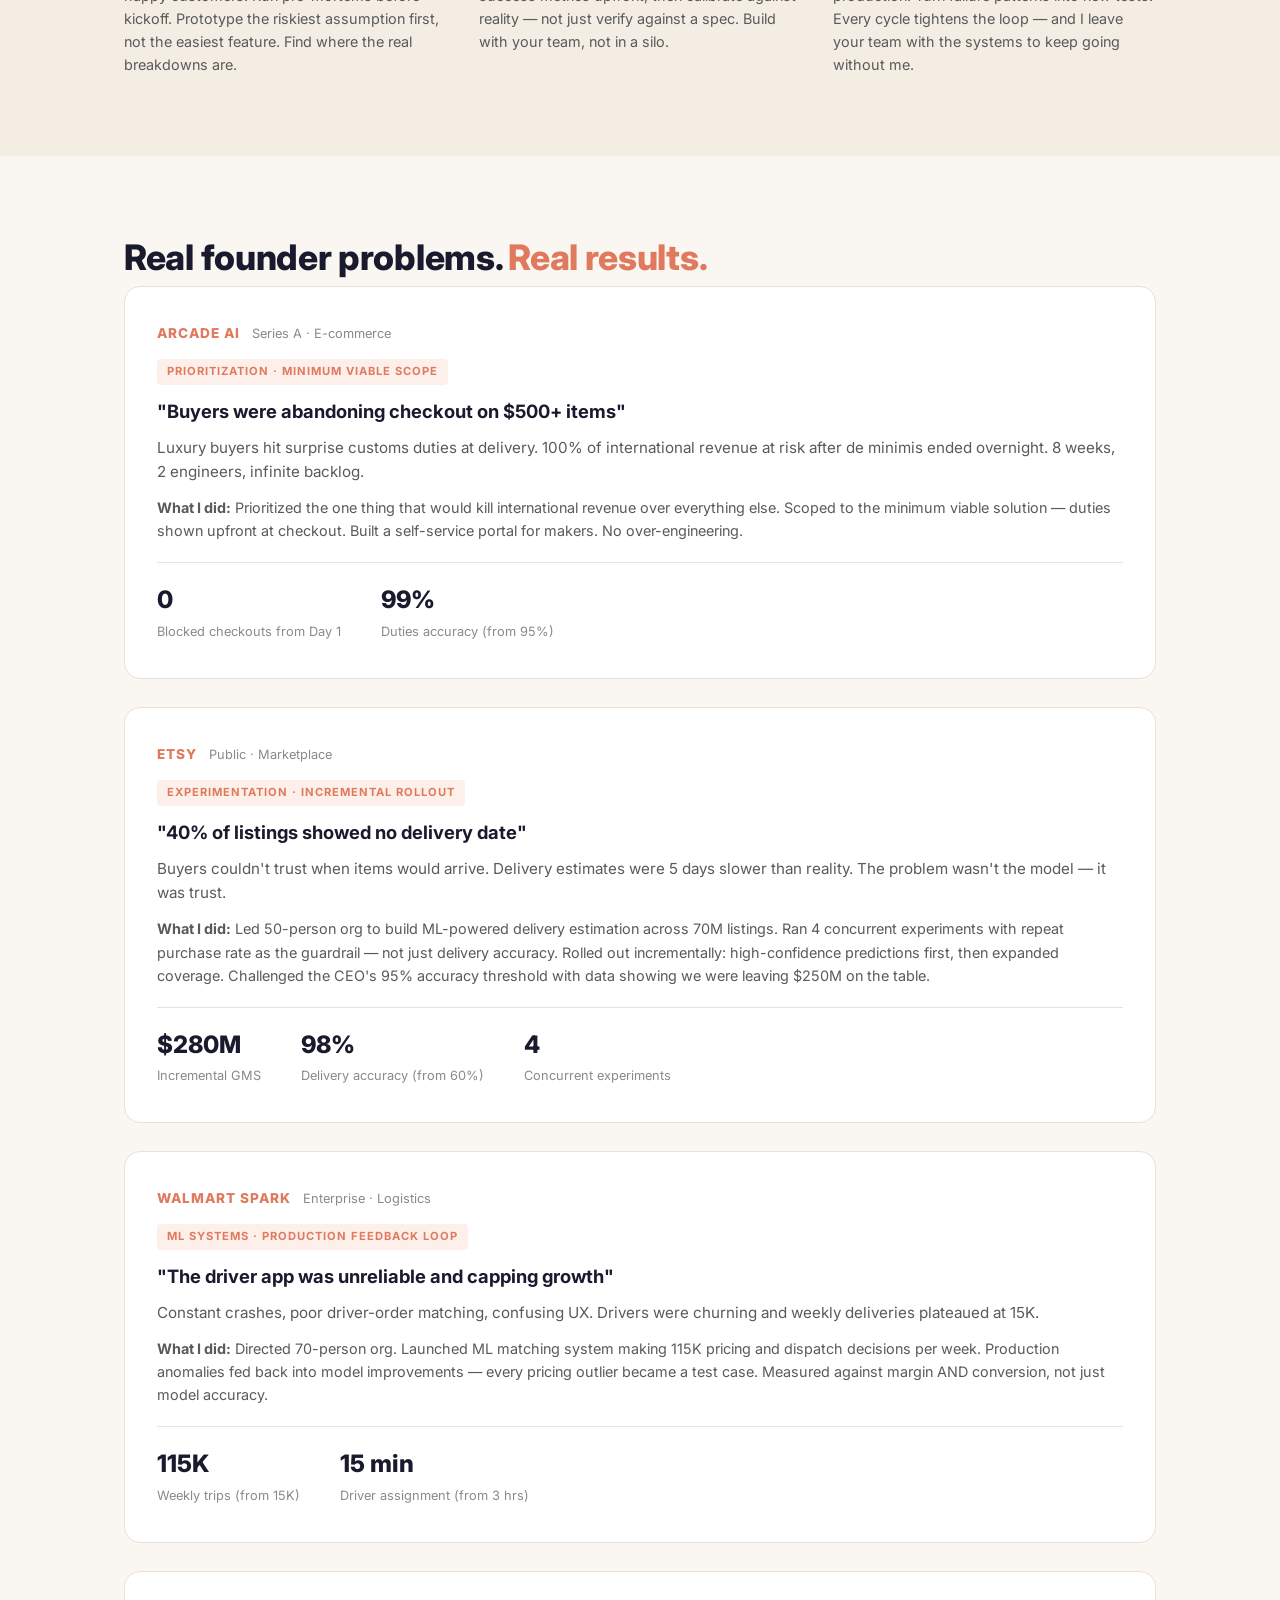
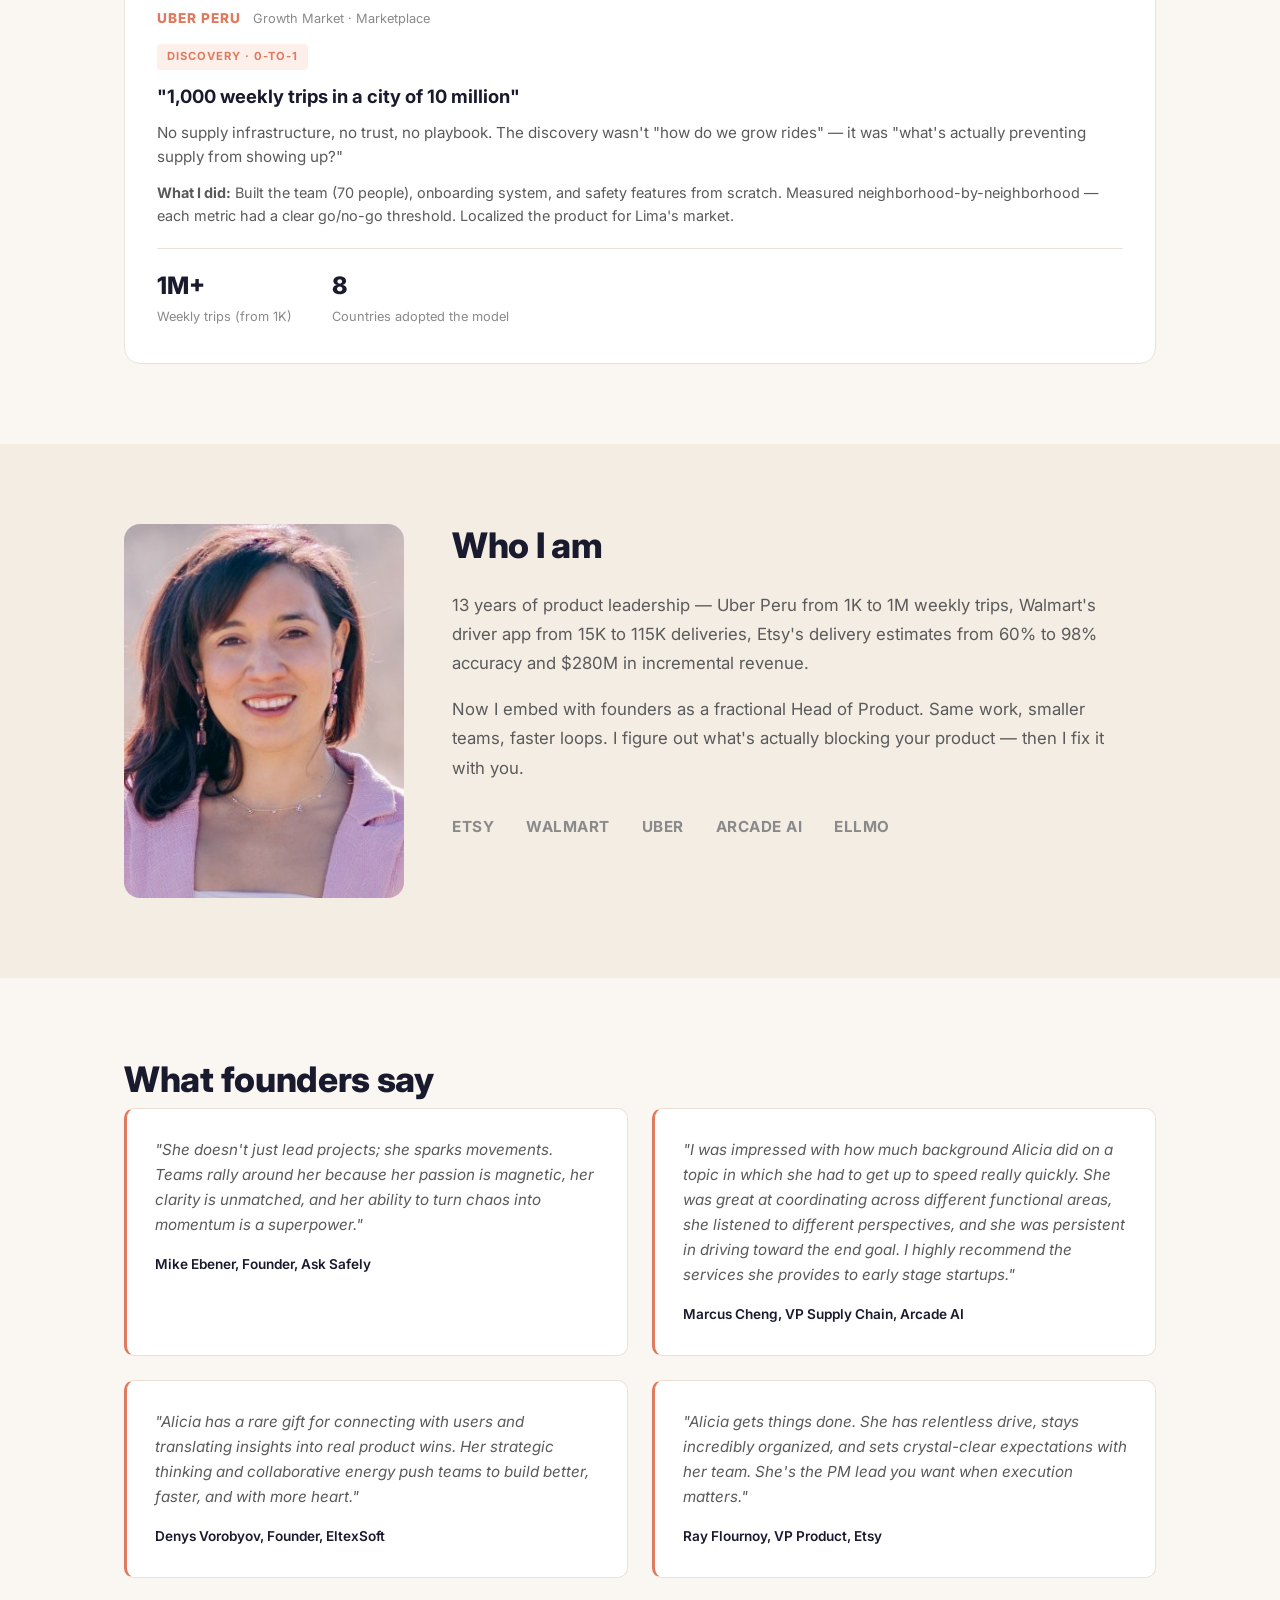
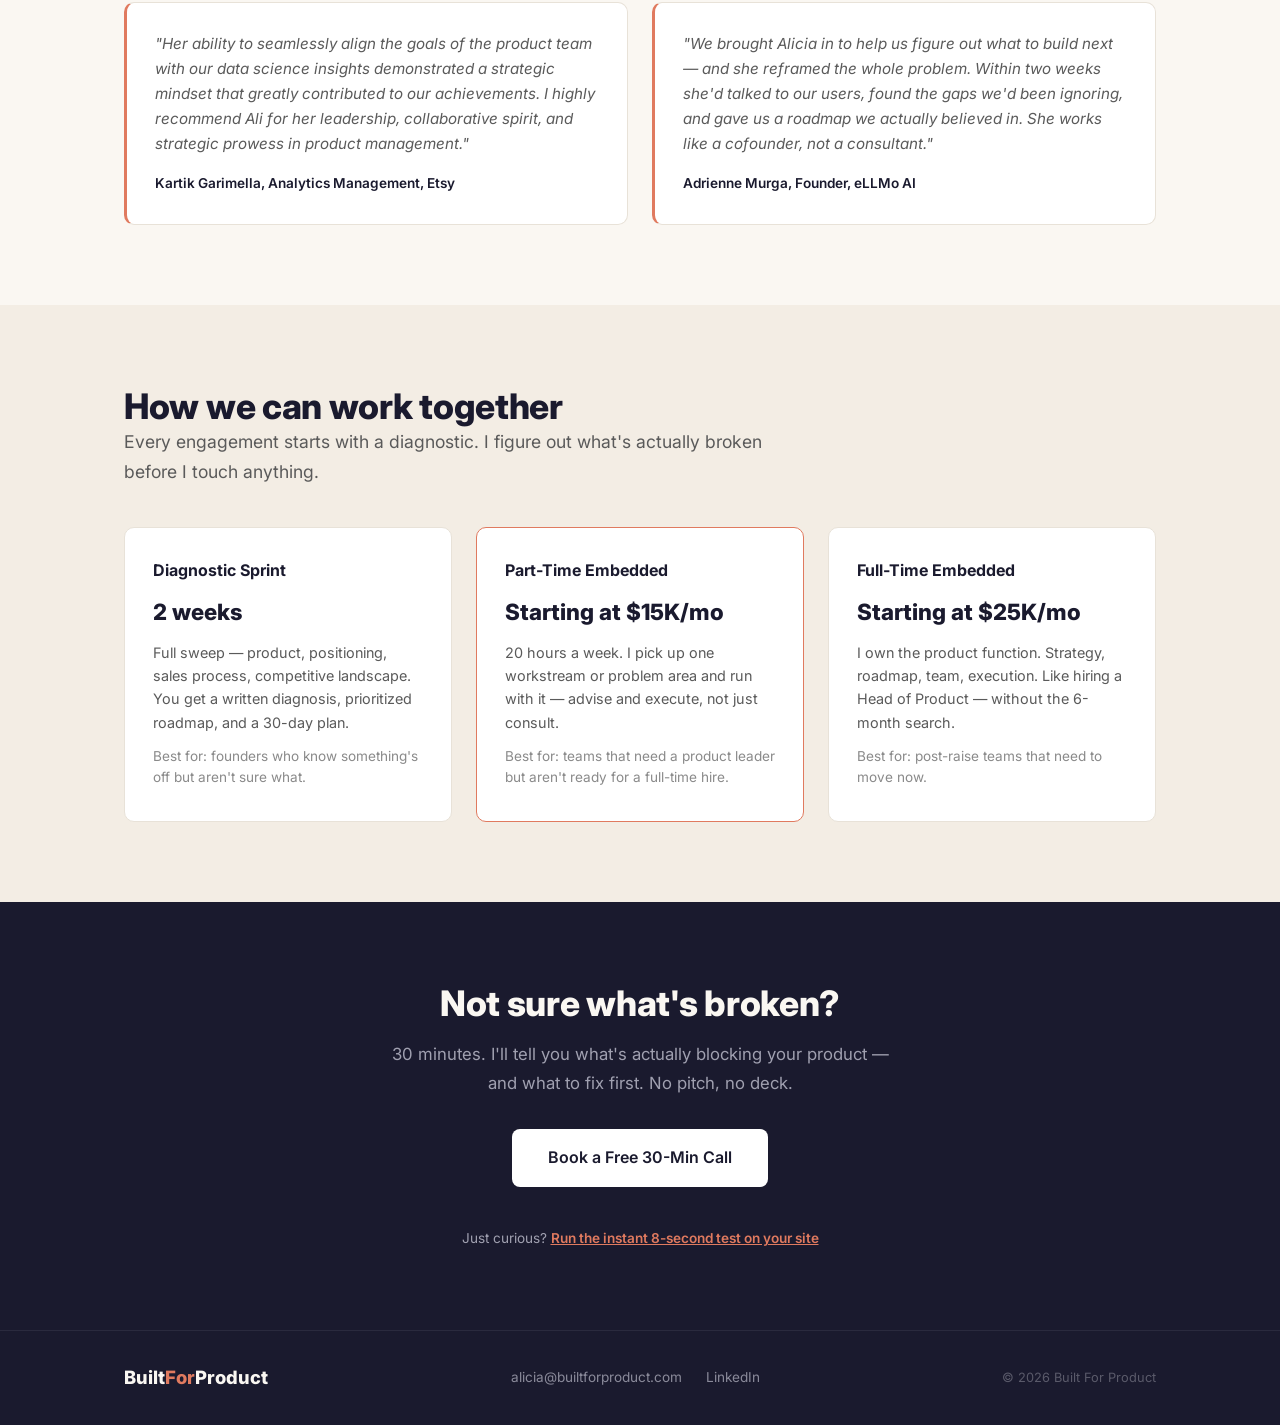
==== commit 9b01826c: "Add $280M to hero proof line, simplify nav CTA to reduce competing actions Co-Authored-By: Claude Op" ====
--- a/index.html
+++ b/index.html
@@ -22,7 +22,7 @@
         <a href="#work">Work</a>
         <a href="#pricing">Pricing</a>
         <a href="#about">About</a>
-        <a href="#start" class="btn btn-sm">Book a Call</a>
+        <a href="#start">Contact</a>
       </div>
       <button class="mobile-toggle" aria-label="Menu">
         <span></span><span></span><span></span>
@@ -35,7 +35,7 @@
     <div class="container">
       <h1>Your team is shipping.<br><span class="highlight">But the needle isn't moving.</span></h1>
       <p class="hero-sub">I help founders find and fix the product problems that actually matter — so you stop chasing symptoms and start driving outcomes.</p>
-      <p class="hero-proof">I'm Alicia — 13 years of product leadership across marketplaces, e-commerce, and logistics at Uber, Walmart, and Etsy.</p>
+      <p class="hero-proof">I'm Alicia — 13 years and $280M+ in impact across marketplaces, e-commerce, and logistics at Uber, Walmart, and Etsy.</p>
       <a href="#start" class="btn btn-lg">Book a Free 30-Min Call</a>
     </div>
   </section>
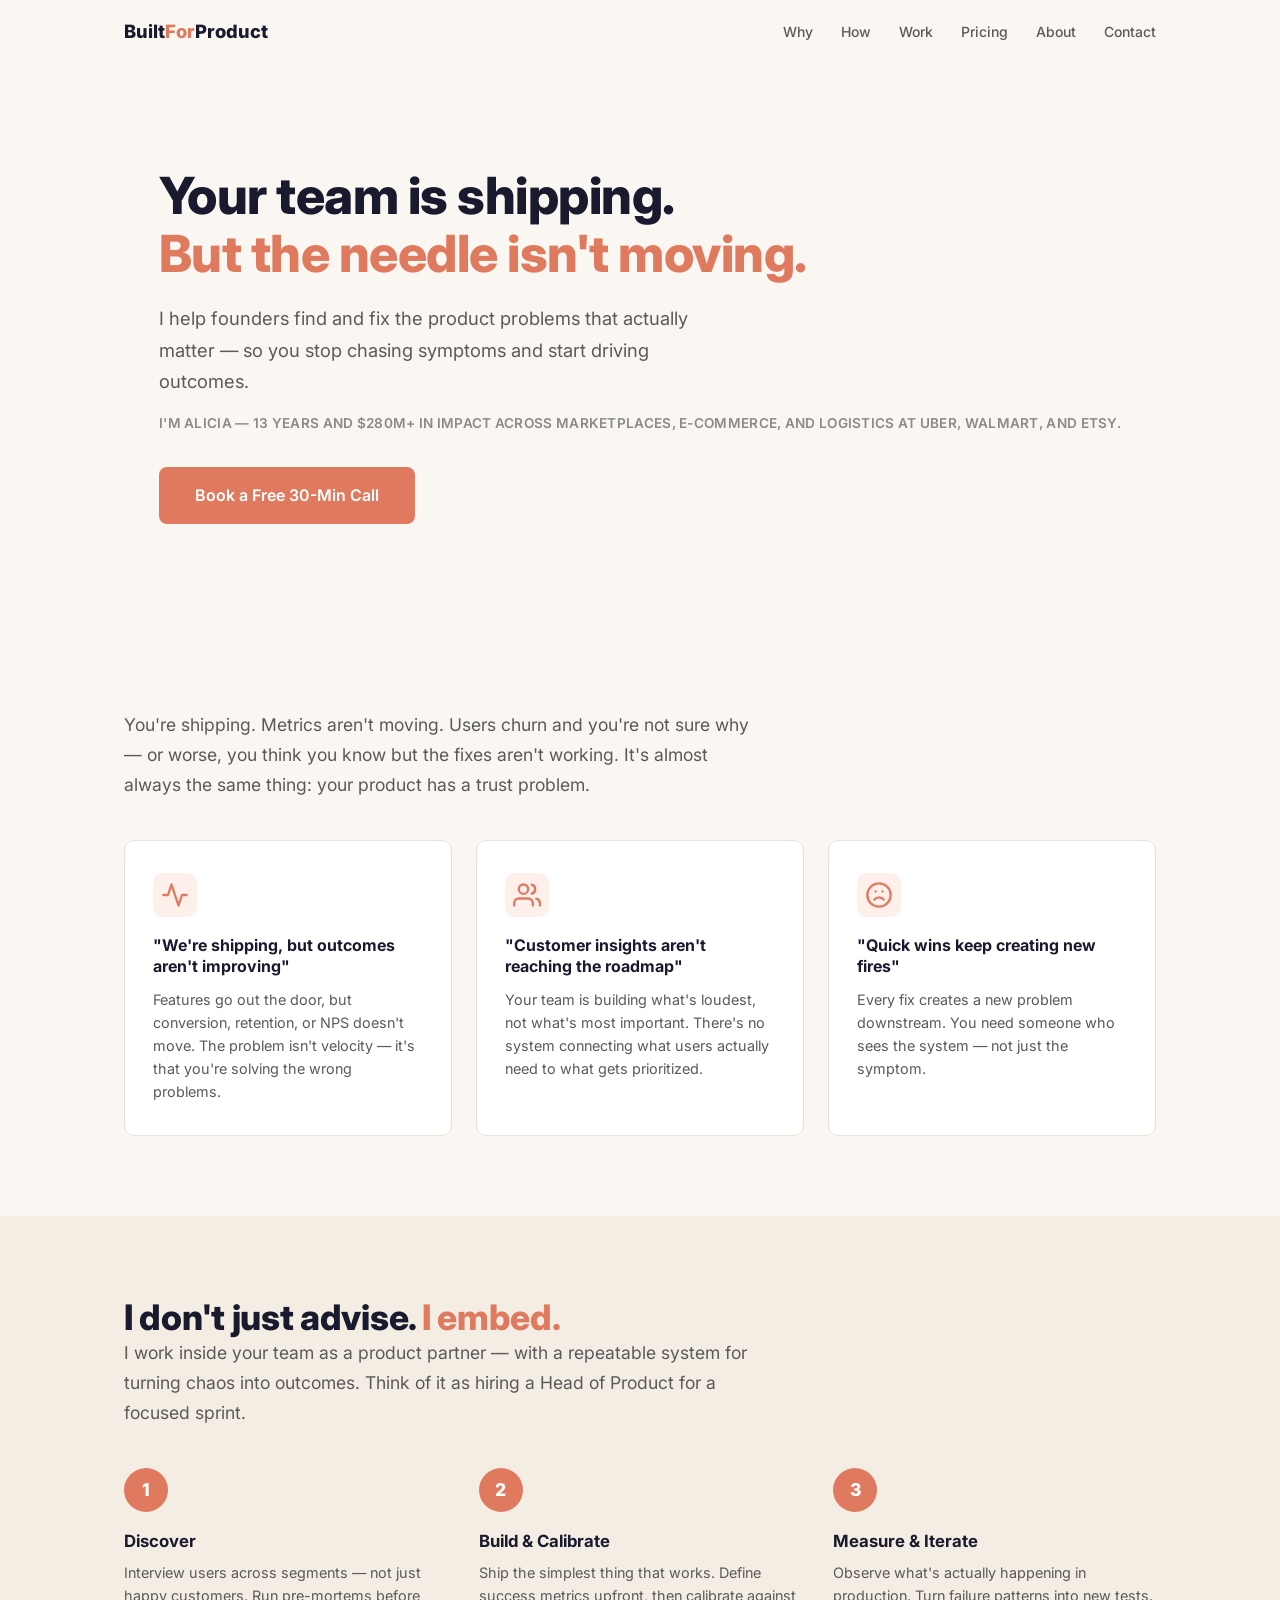
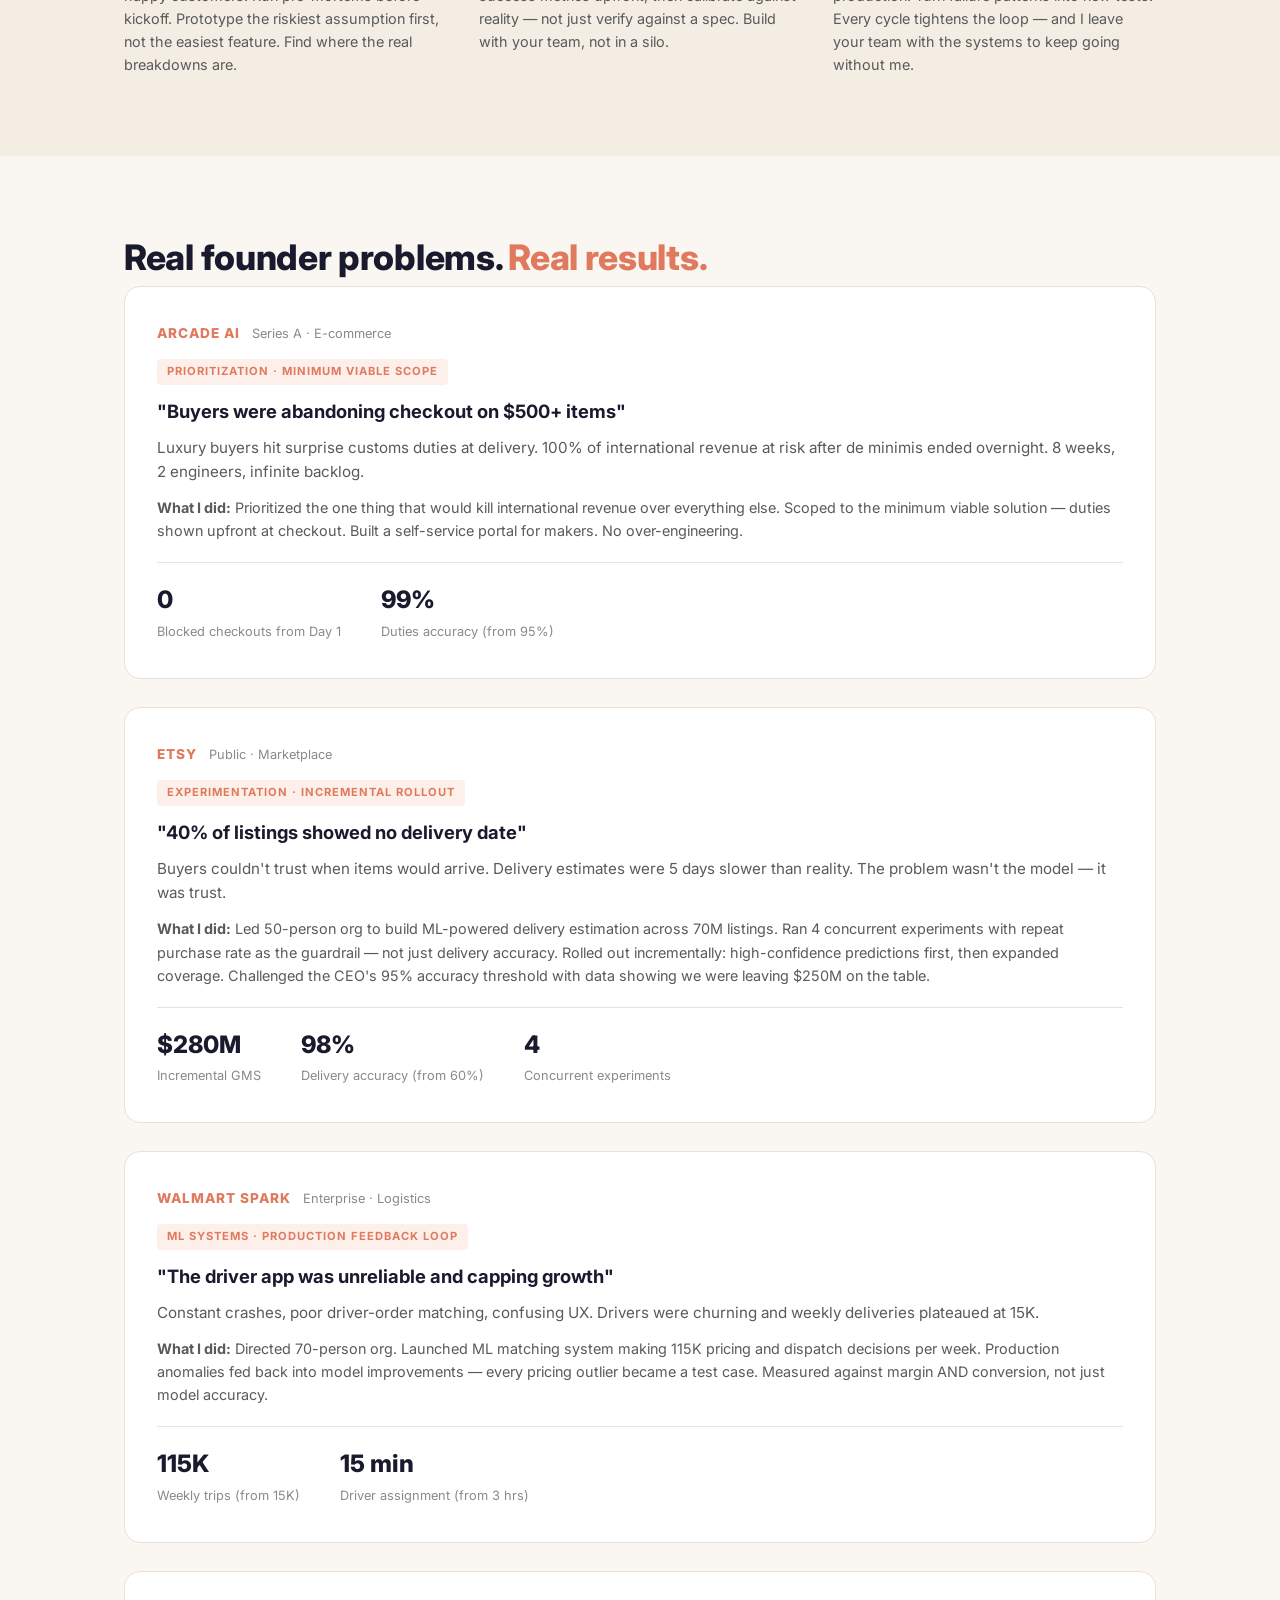
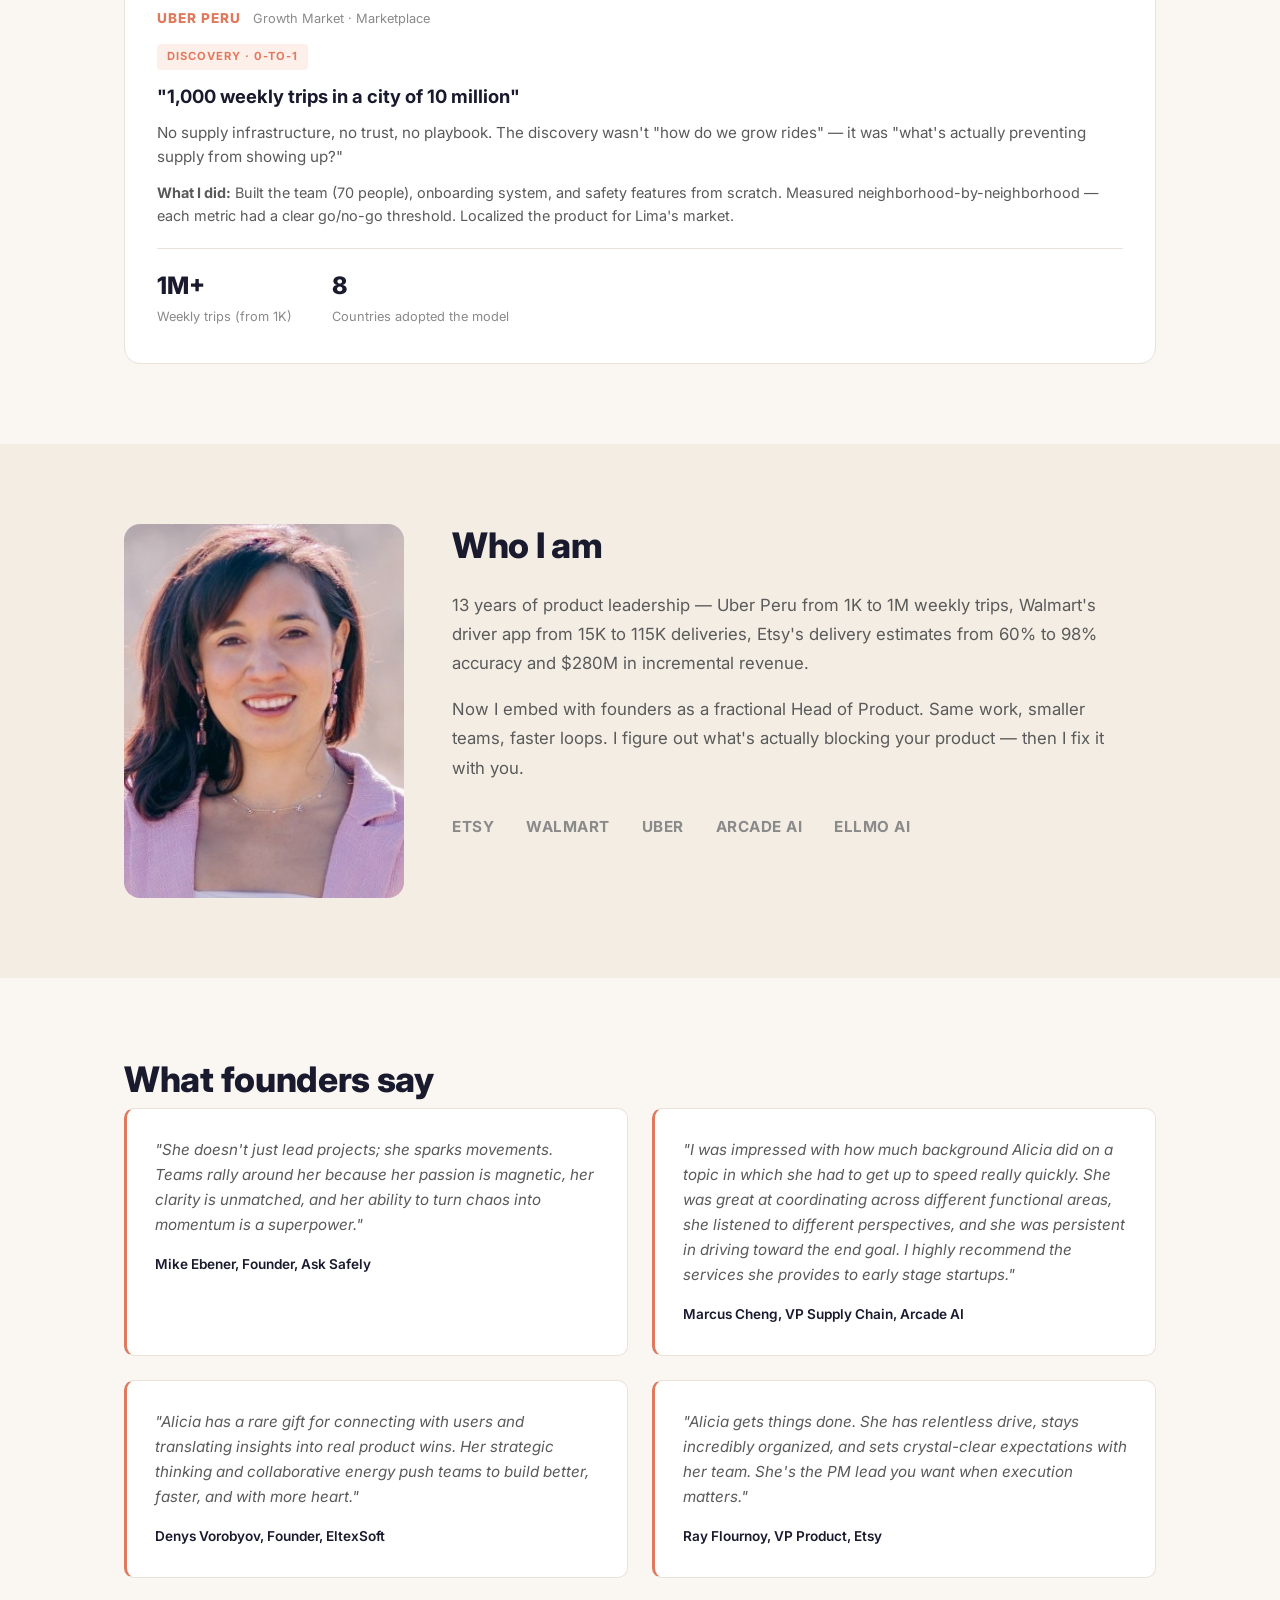
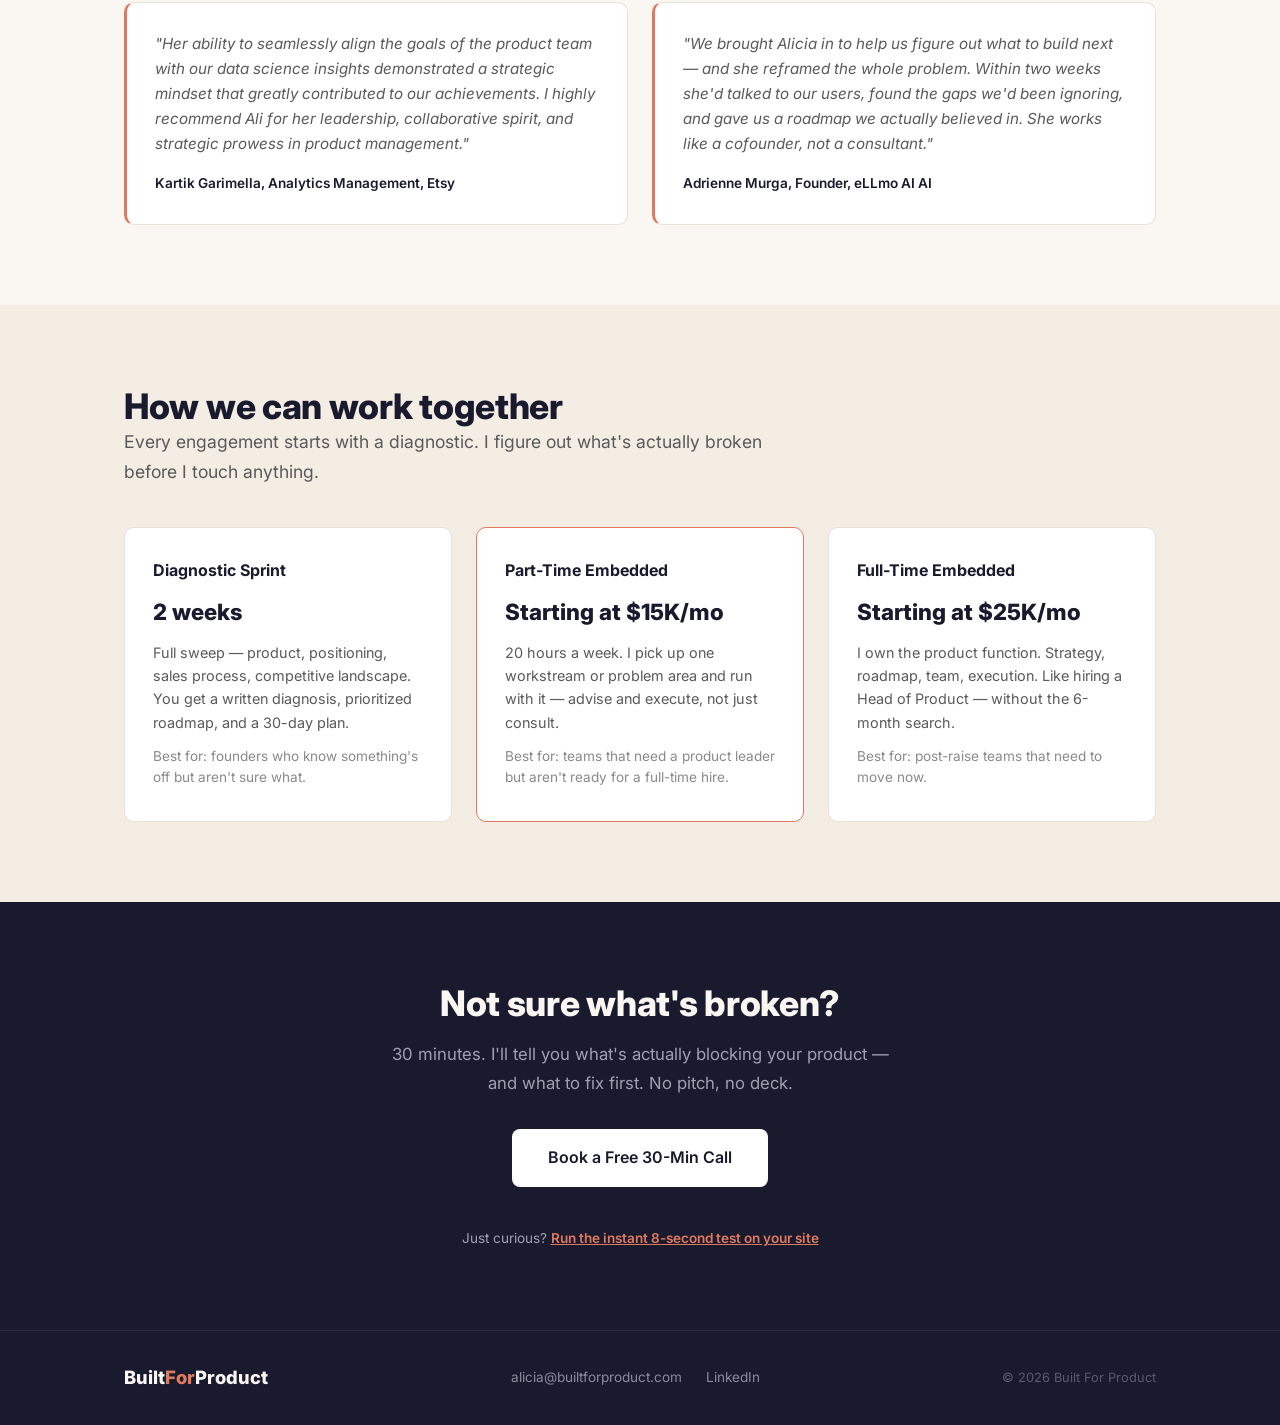
==== commit 156f7b30: "Fix eLLmo AI capitalization to be consistent Co-Authored-By: Claude Opus 4.6 (1M context) <noreply@a" ====
--- a/index.html
+++ b/index.html
@@ -210,7 +210,7 @@
           <span>Walmart</span>
           <span>Uber</span>
           <span>Arcade AI</span>
-          <span>eLLMo</span>
+          <span>eLLmo AI</span>
         </div>
       </div>
     </div>
@@ -243,7 +243,7 @@
         </blockquote>
         <blockquote class="testimonial">
           <p>"We brought Alicia in to help us figure out what to build next — and she reframed the whole problem. Within two weeks she'd talked to our users, found the gaps we'd been ignoring, and gave us a roadmap we actually believed in. She works like a cofounder, not a consultant."</p>
-          <cite>Adrienne Murga, Founder, eLLMo AI</cite>
+          <cite>Adrienne Murga, Founder, eLLmo AI AI</cite>
         </blockquote>
       </div>
     </div>
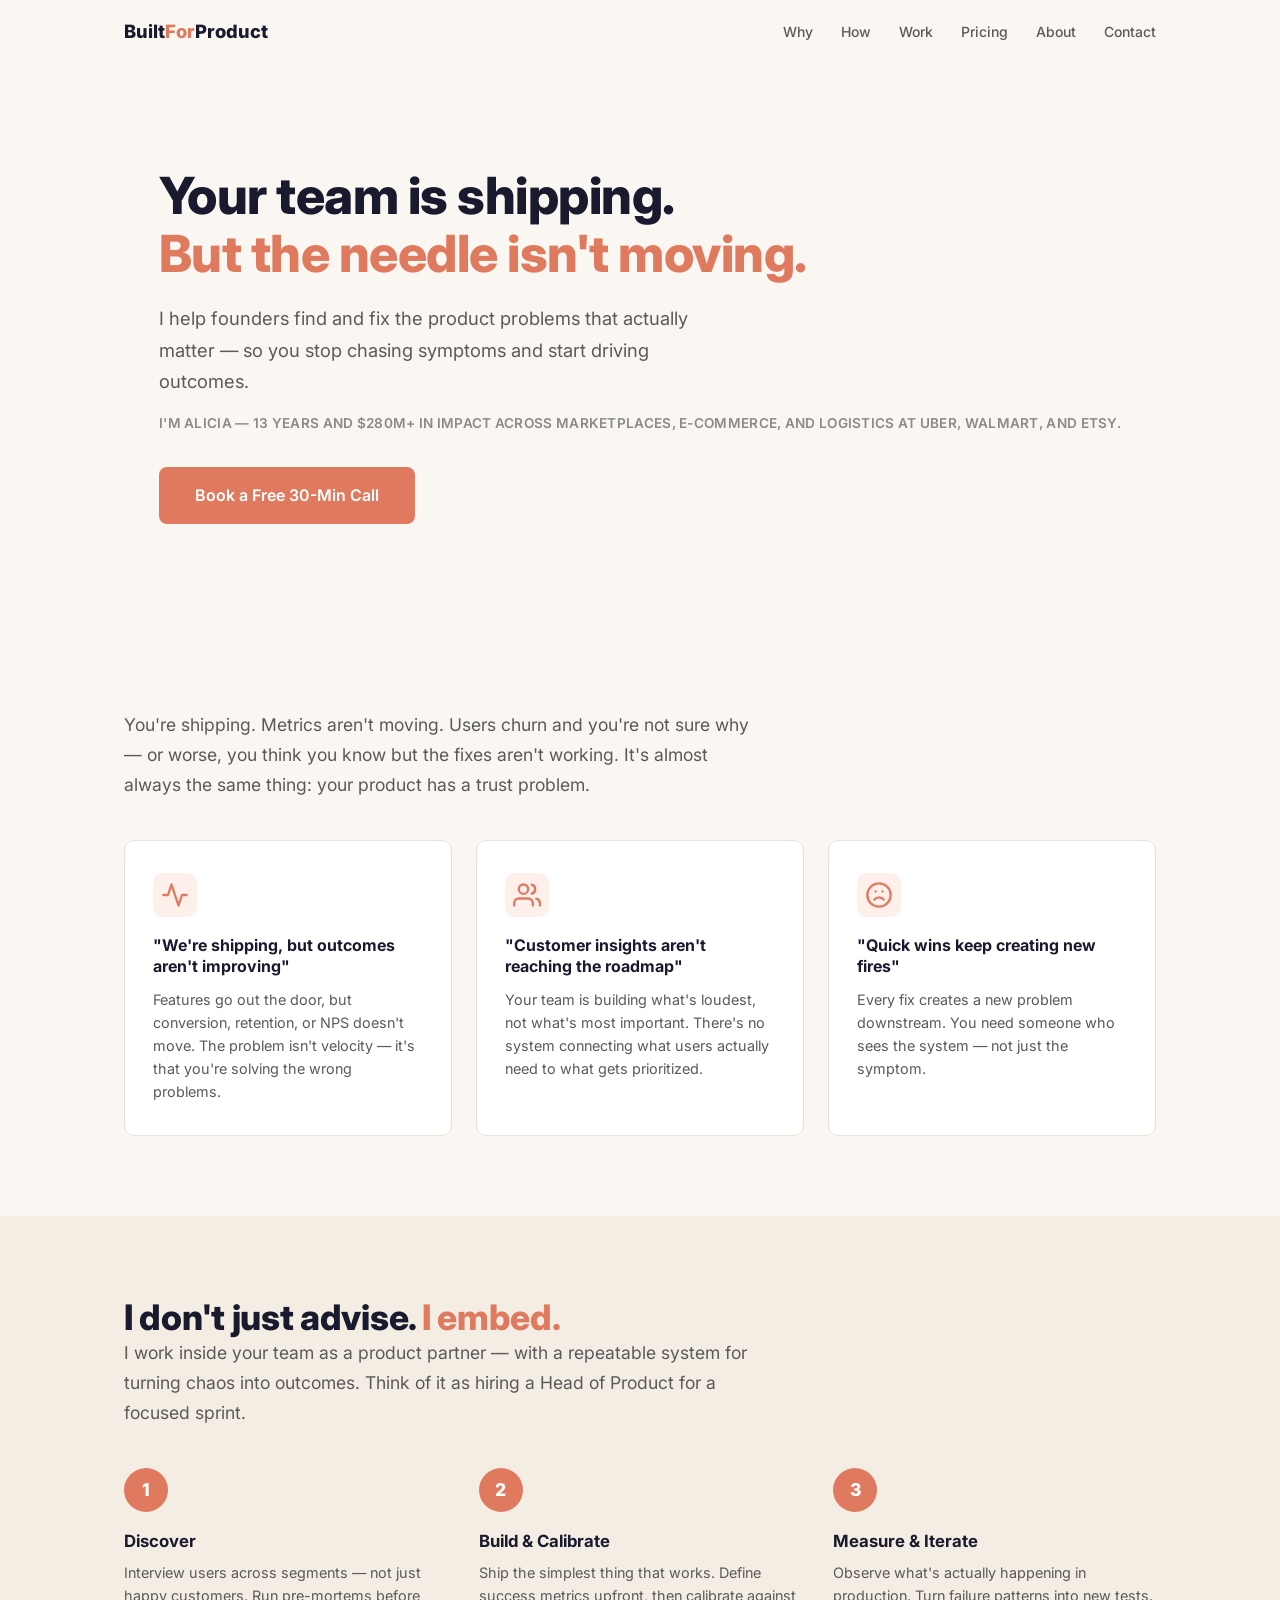
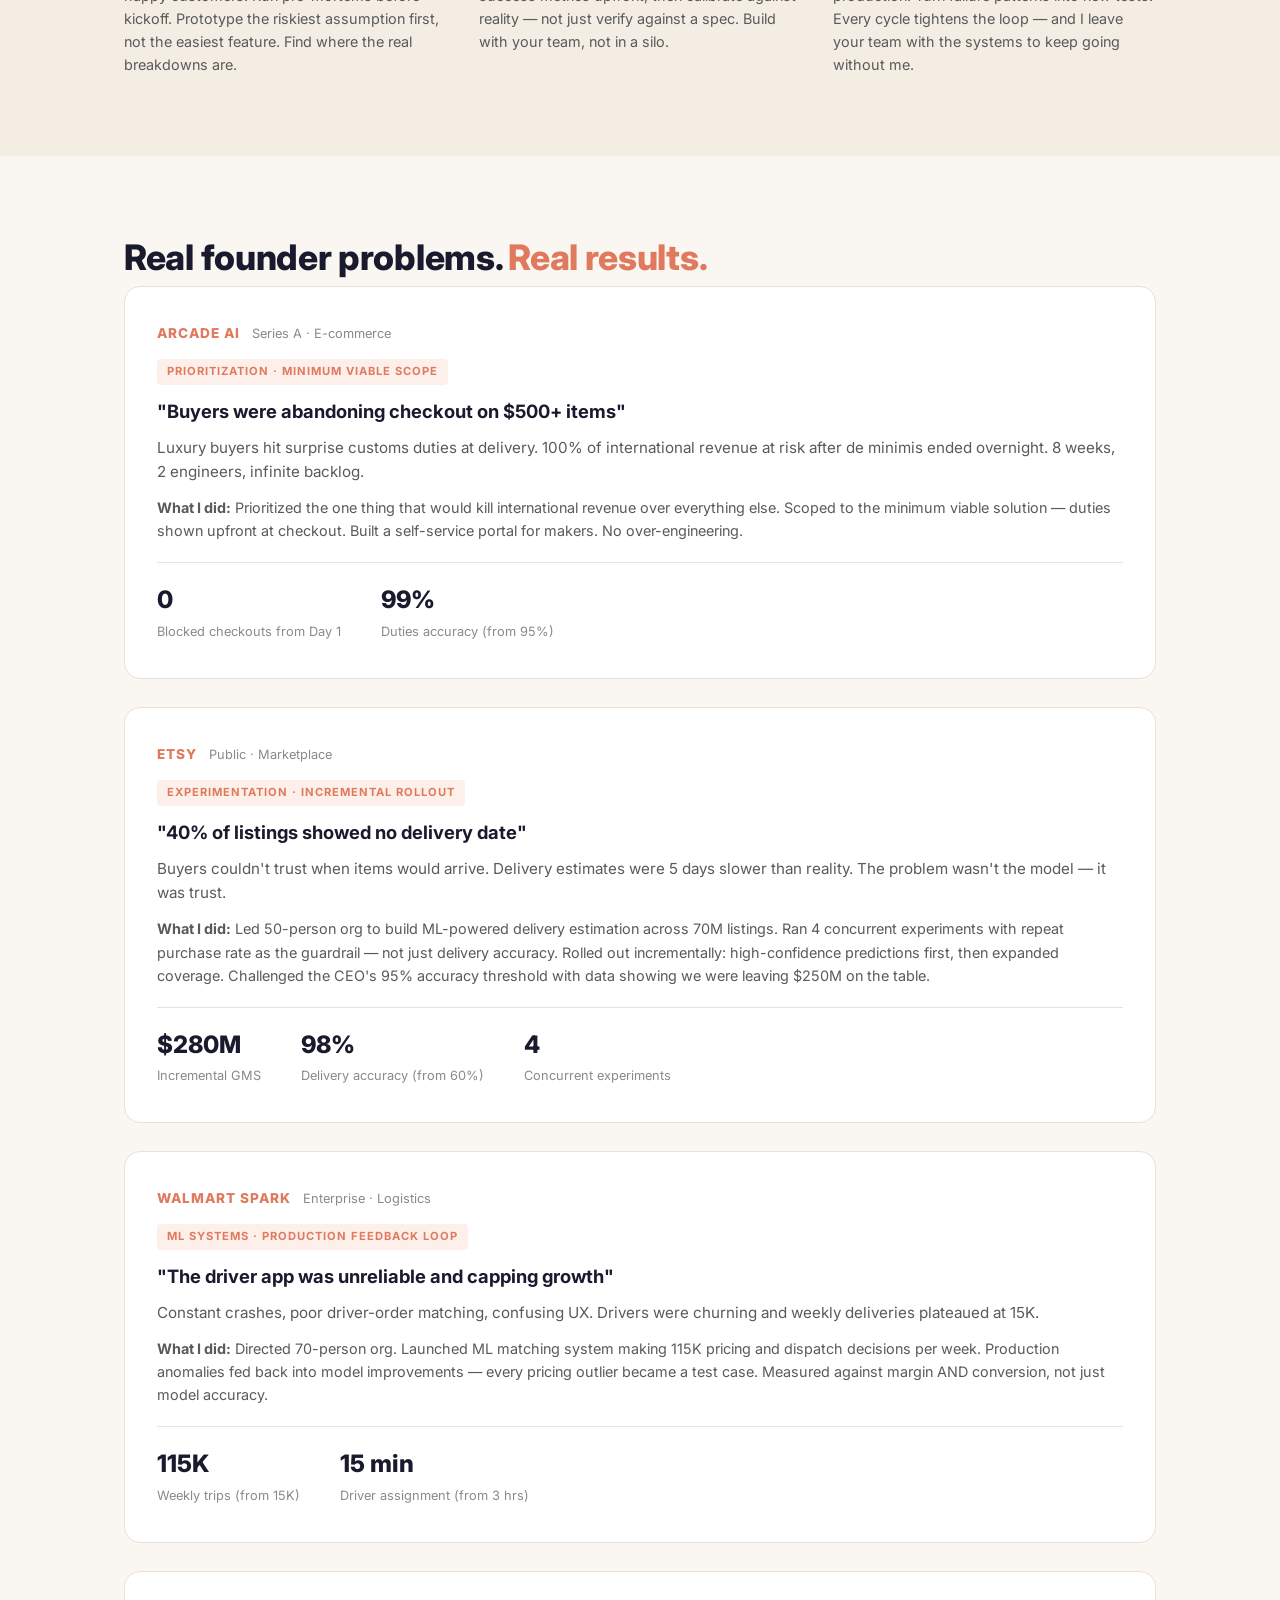
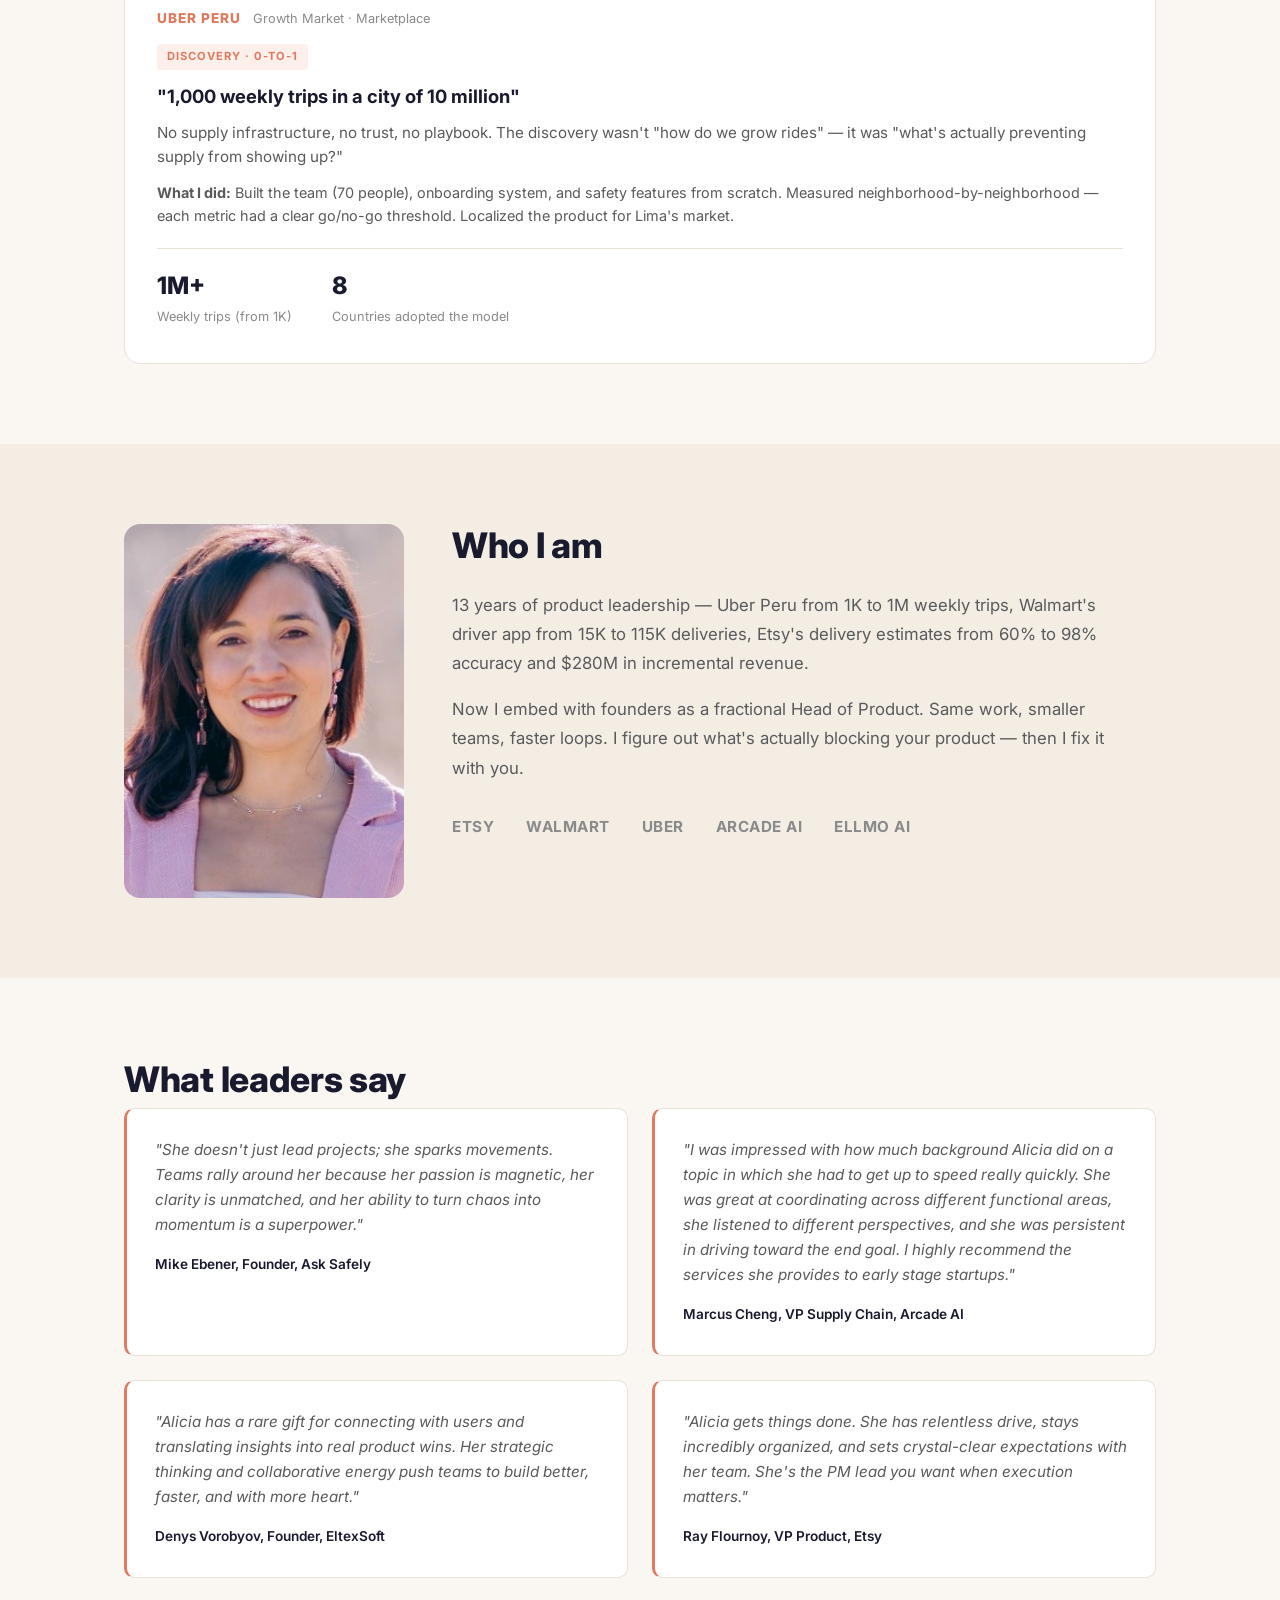
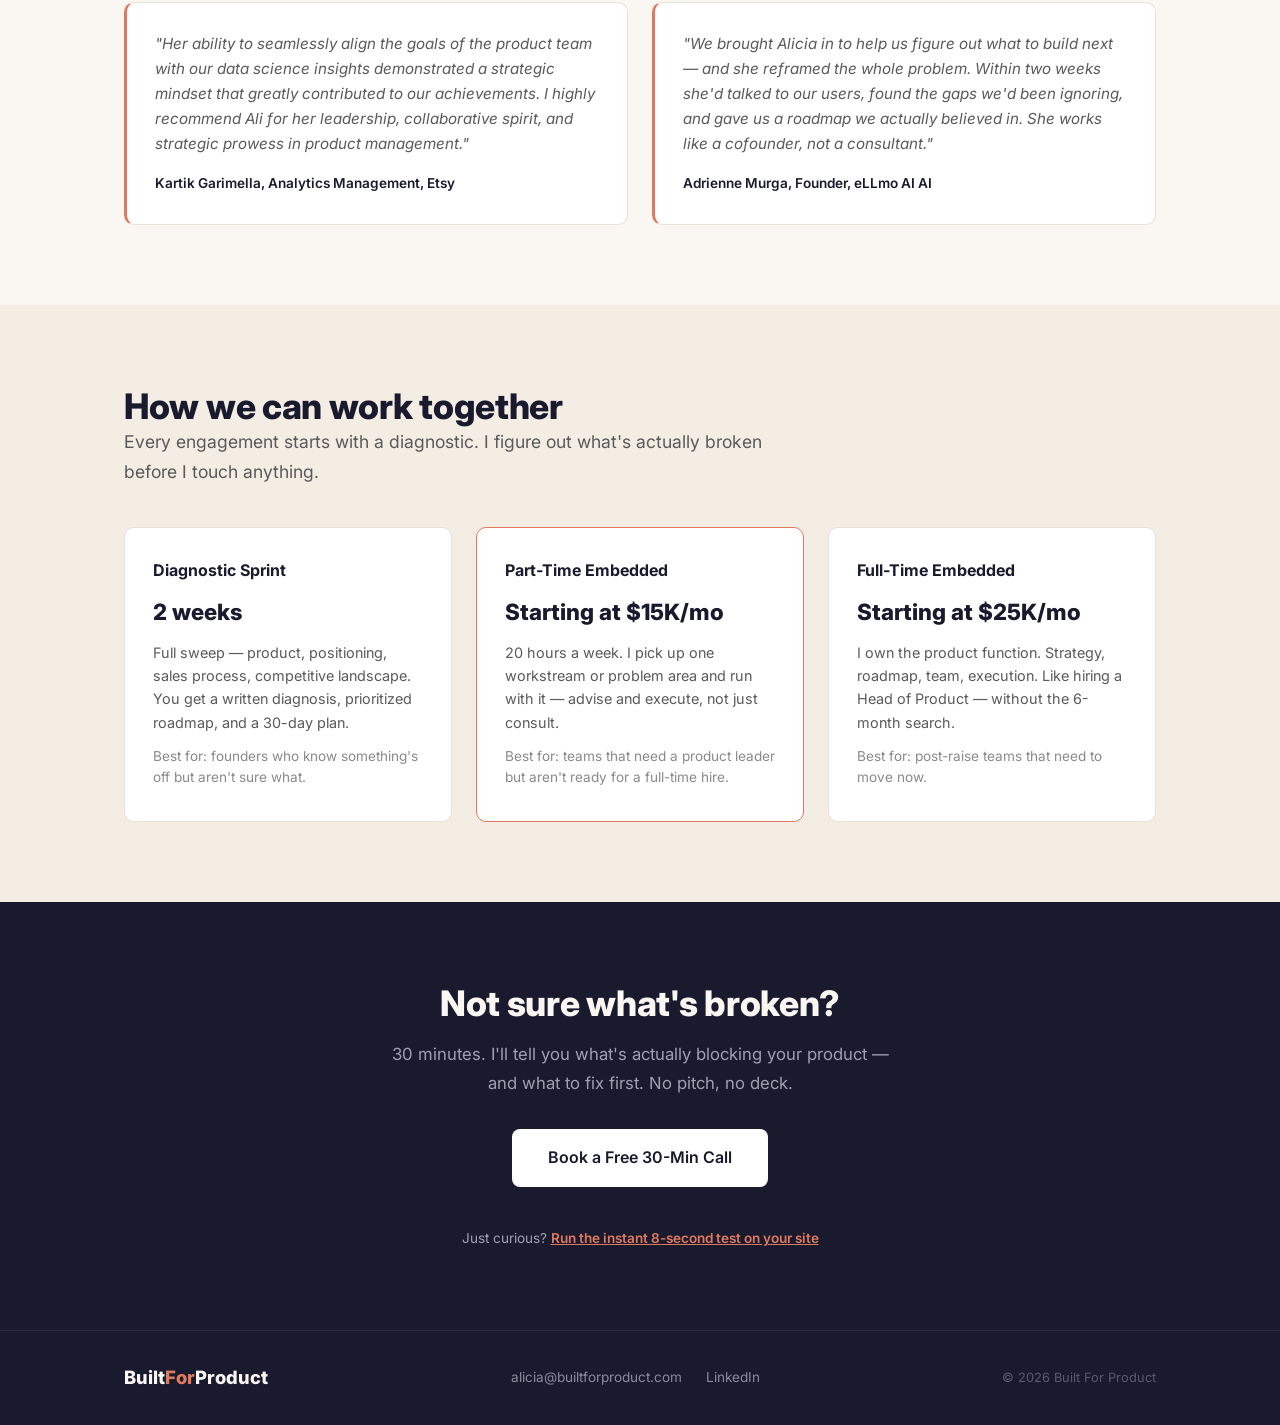
==== commit 8e45aad7: "Change testimonials heading to What leaders say Co-Authored-By: Claude Opus 4.6 (1M context) <norepl" ====
--- a/index.html
+++ b/index.html
@@ -219,7 +219,7 @@
   <!-- TESTIMONIALS -->
   <section class="section">
     <div class="container">
-      <h2>What founders say</h2>
+      <h2>What leaders say</h2>
       <div class="testimonials">
         <blockquote class="testimonial">
           <p>"She doesn't just lead projects; she sparks movements. Teams rally around her because her passion is magnetic, her clarity is unmatched, and her ability to turn chaos into momentum is a superpower."</p>
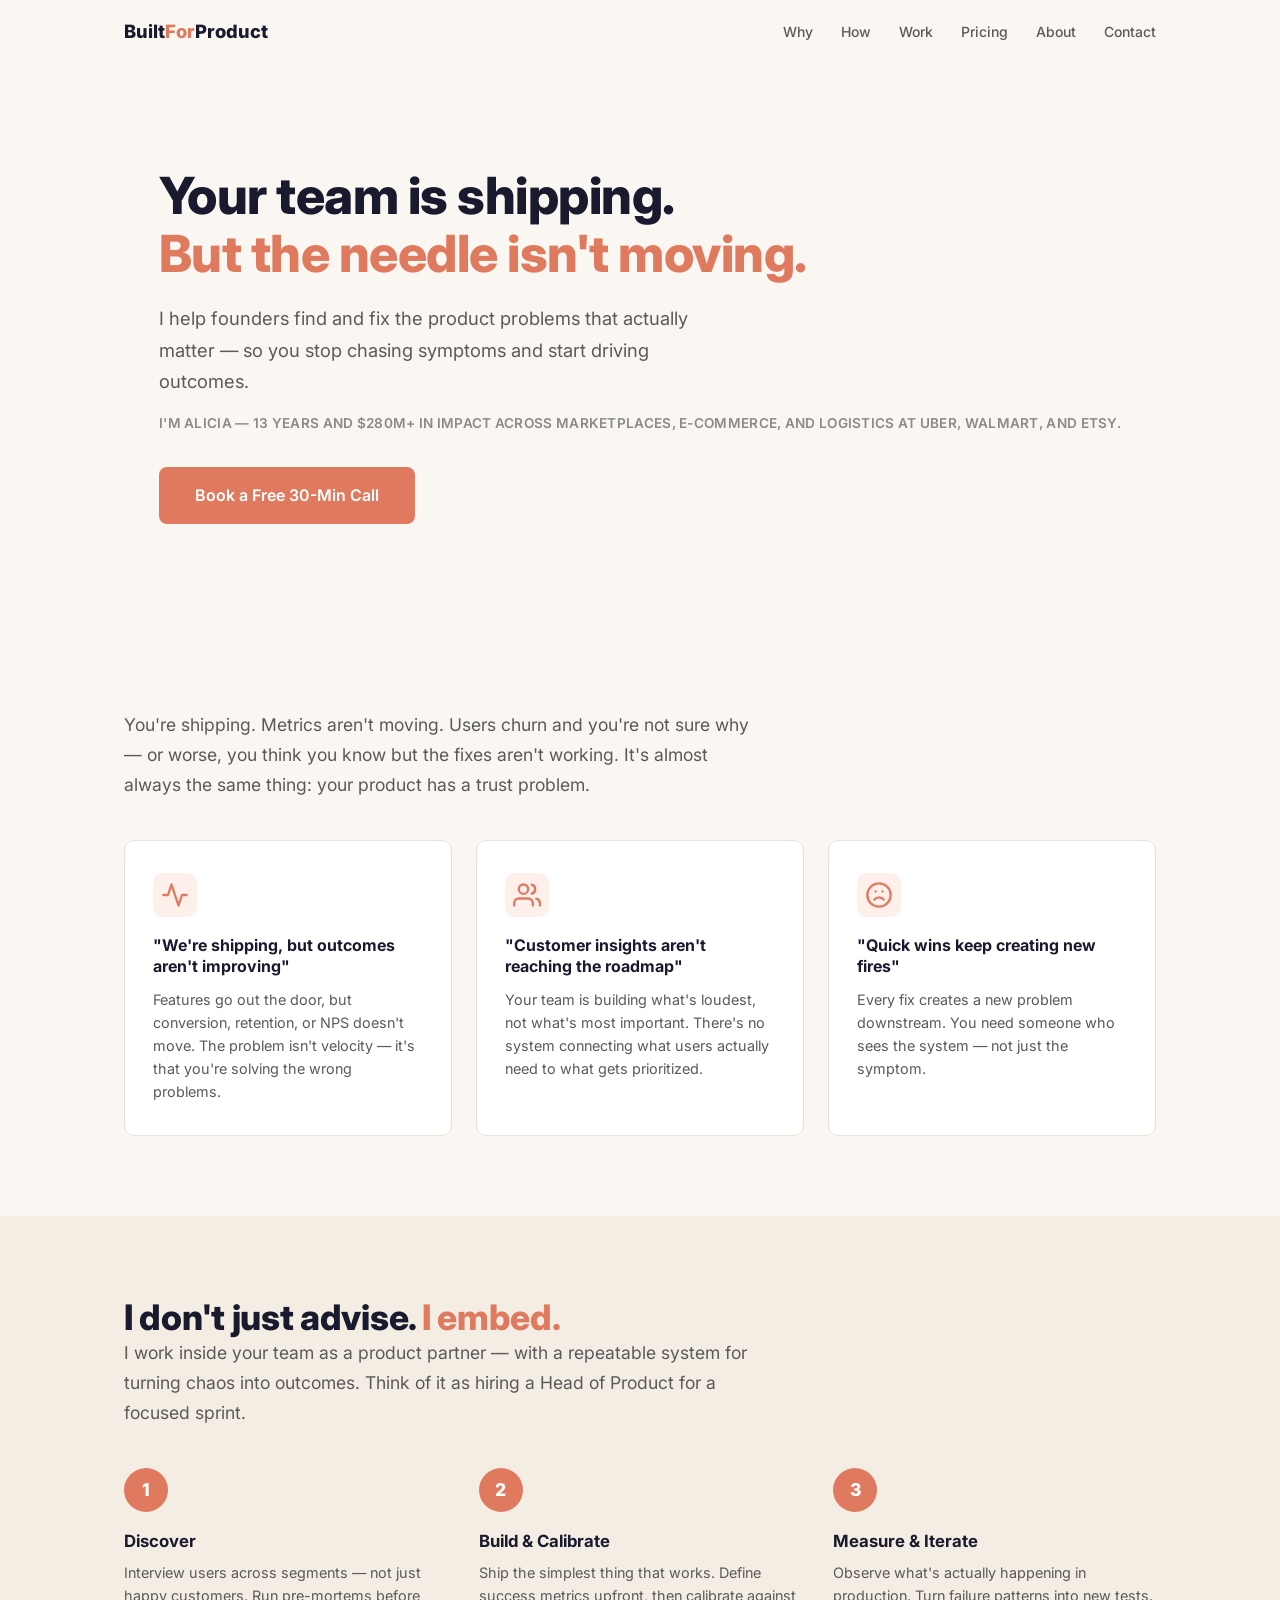
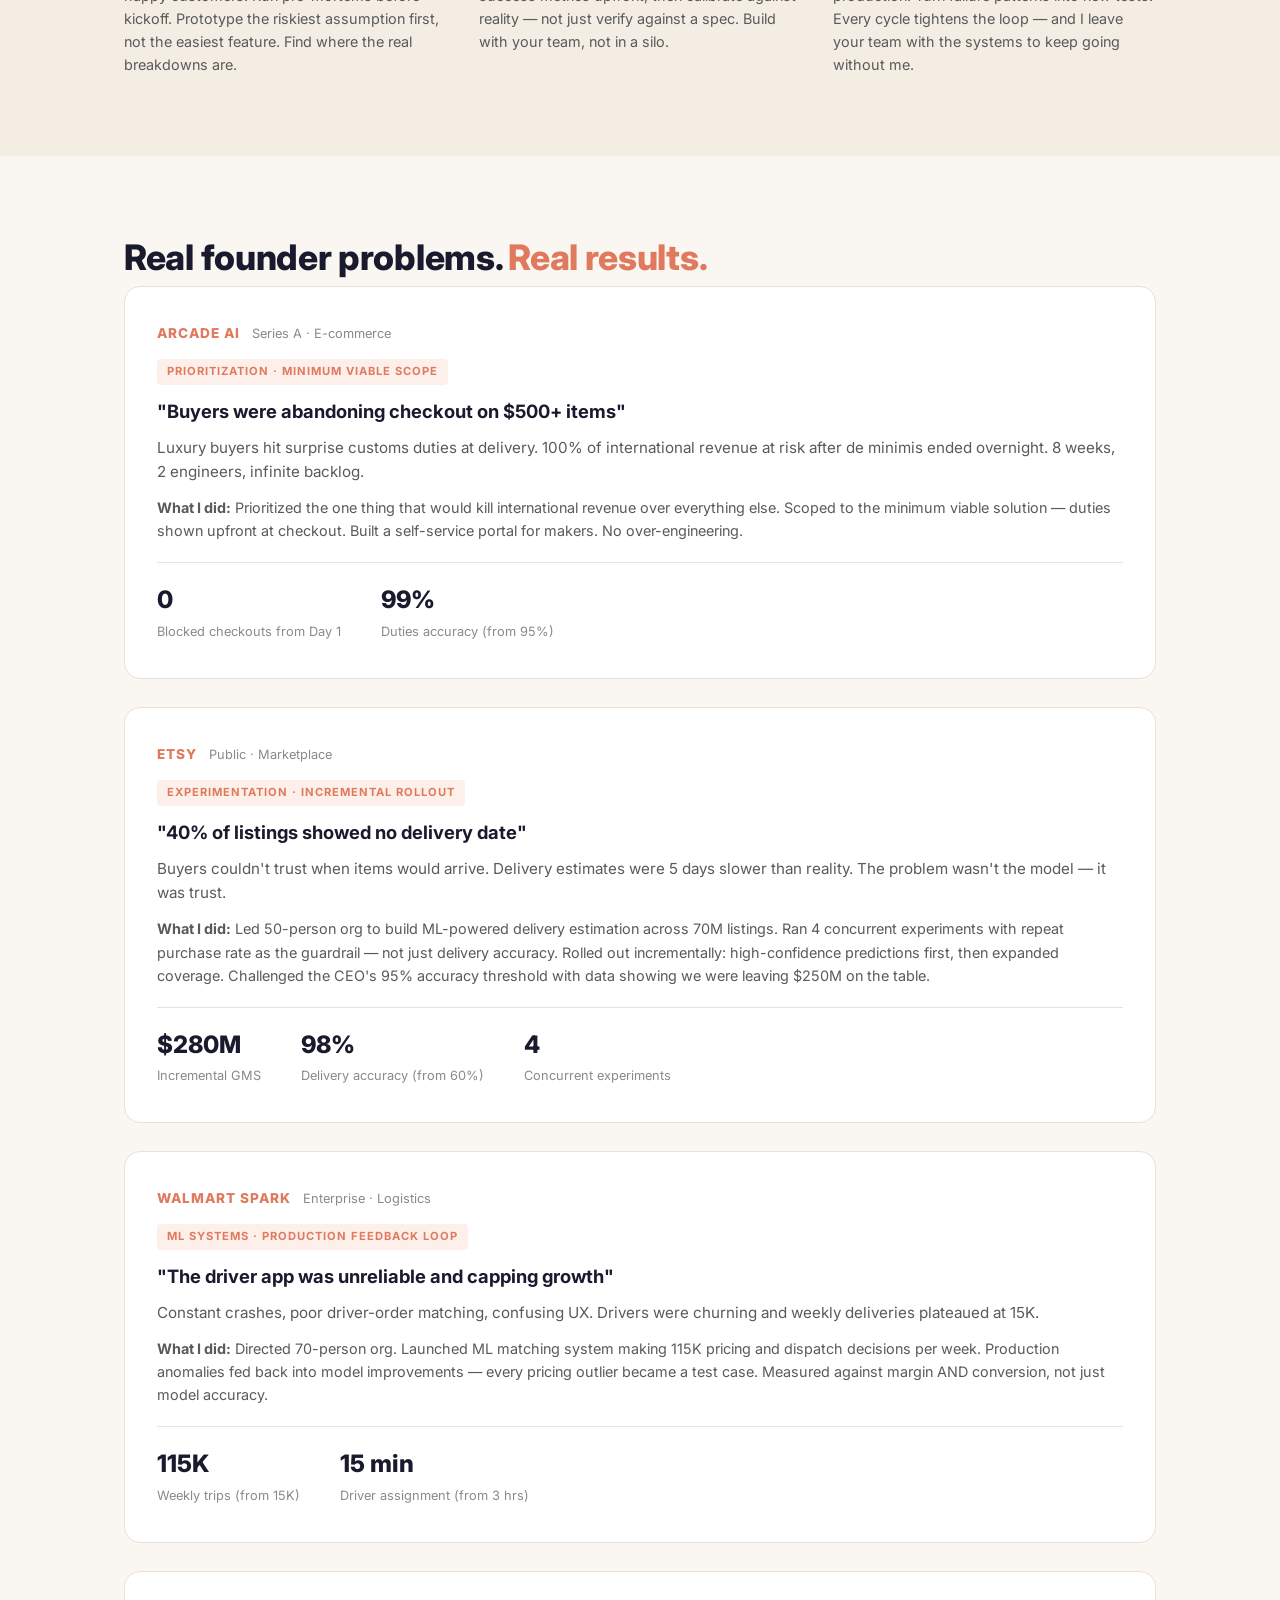
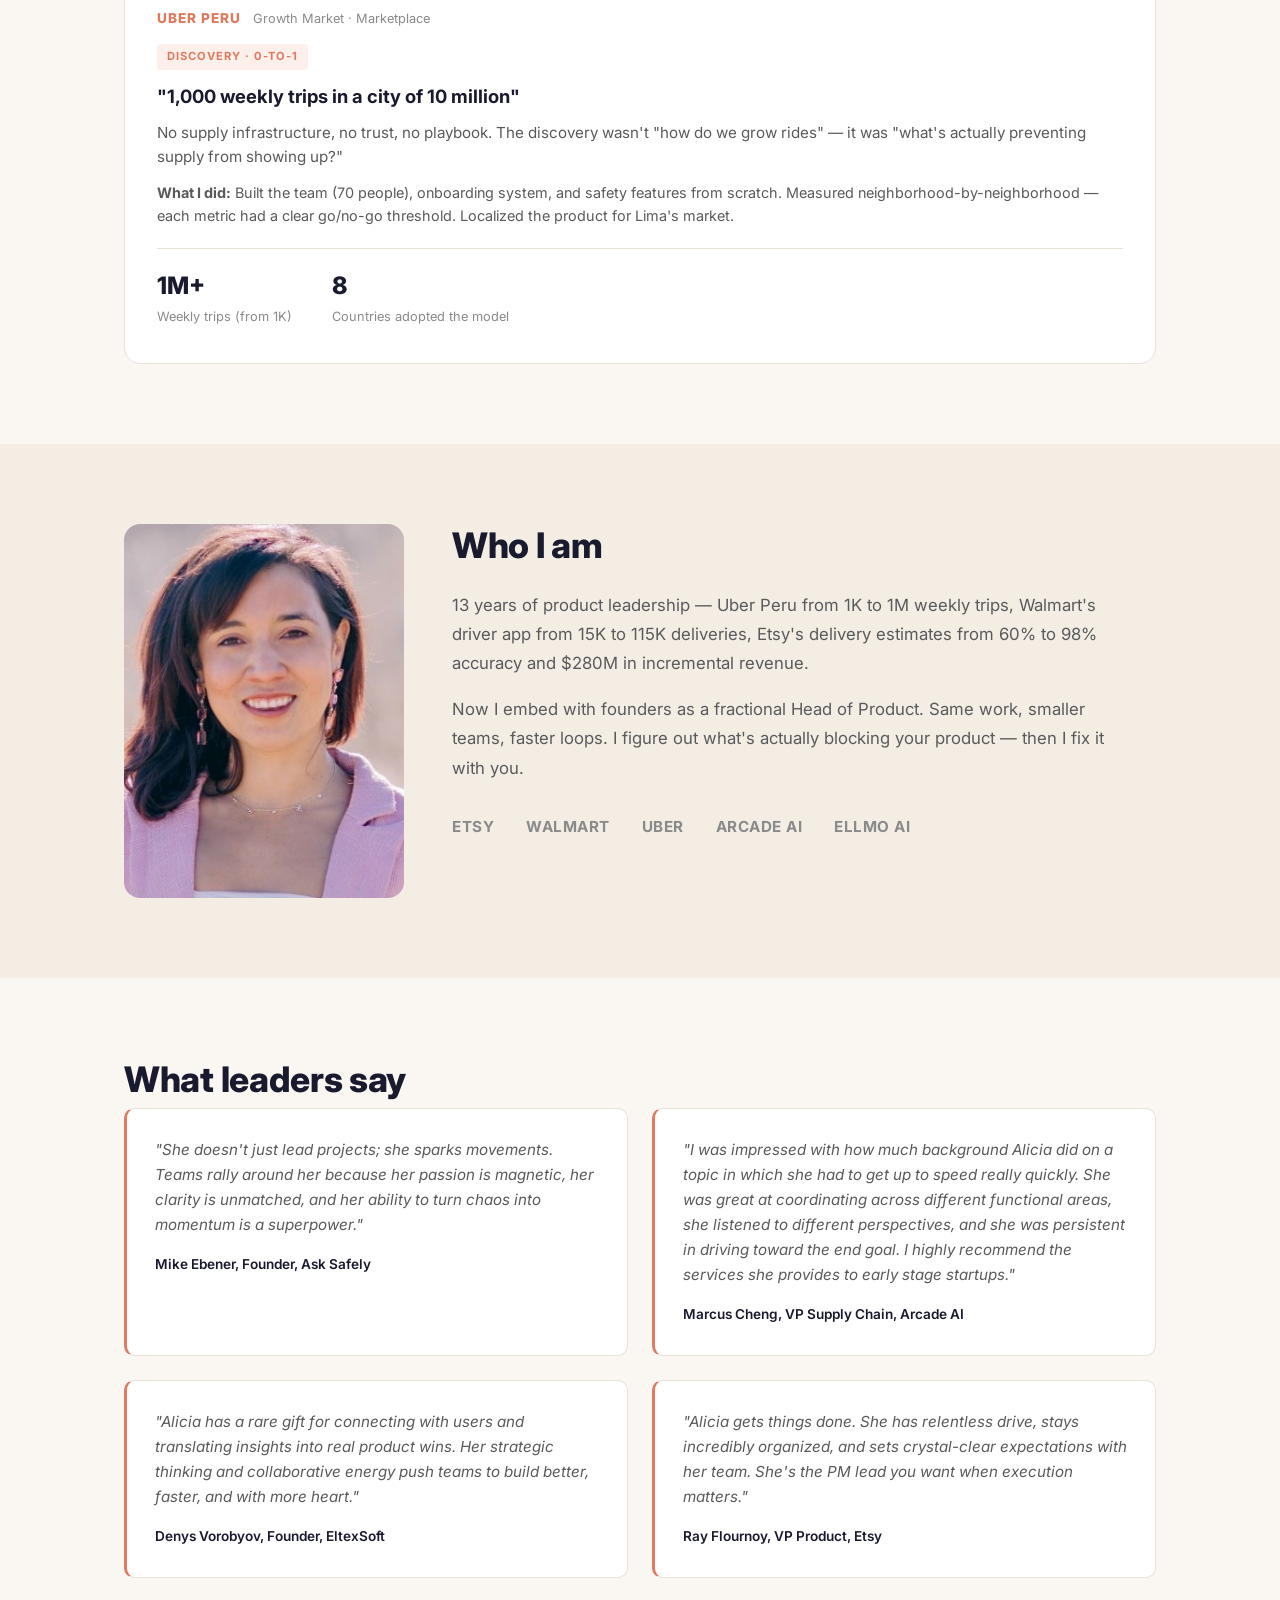
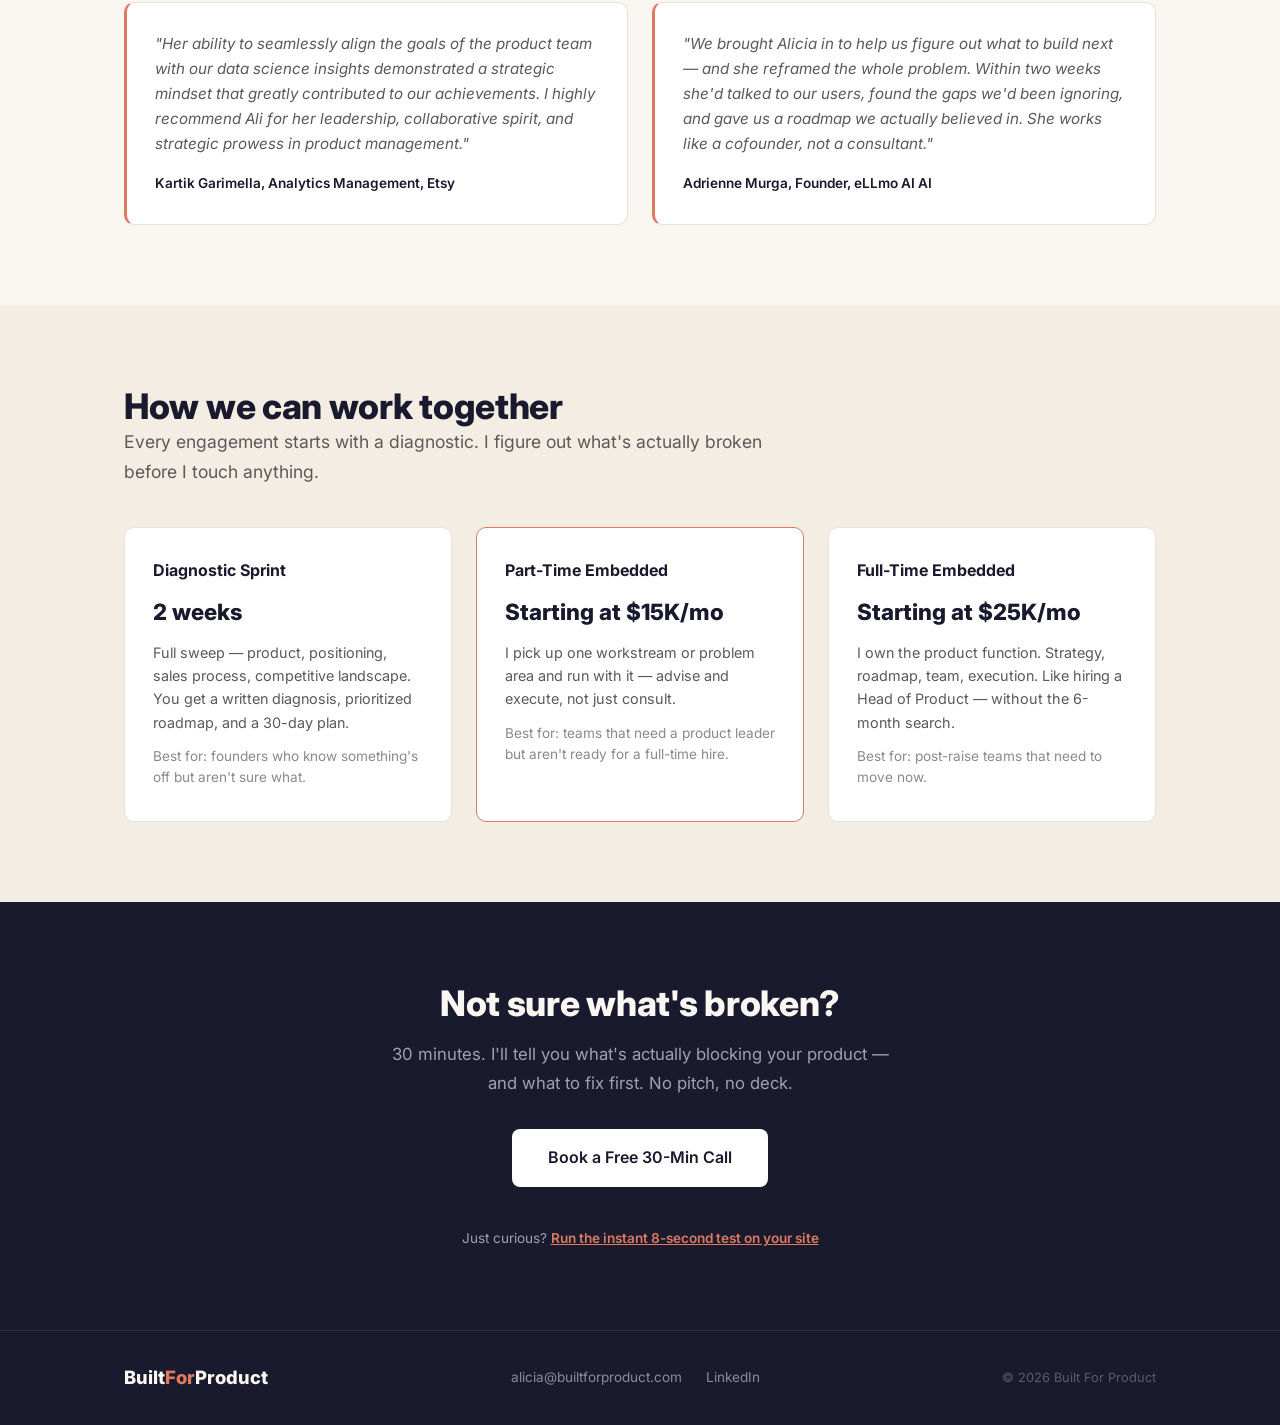
==== commit f43c63db: "Remove hours detail from Part-Time pricing card Co-Authored-By: Claude Opus 4.6 (1M context) <norepl" ====
--- a/index.html
+++ b/index.html
@@ -264,7 +264,7 @@
         <div class="card" style="border-color:var(--accent);">
           <h3>Part-Time Embedded</h3>
           <p style="font-size:1.4rem; font-weight:800; color:var(--primary); margin:12px 0;">Starting at $15K/mo</p>
-          <p>20 hours a week. I pick up one workstream or problem area and run with it — advise and execute, not just consult.</p>
+          <p>I pick up one workstream or problem area and run with it — advise and execute, not just consult.</p>
           <p style="font-size:0.85rem; color:var(--text-light); margin-top:12px;">Best for: teams that need a product leader but aren't ready for a full-time hire.</p>
         </div>
         <div class="card">
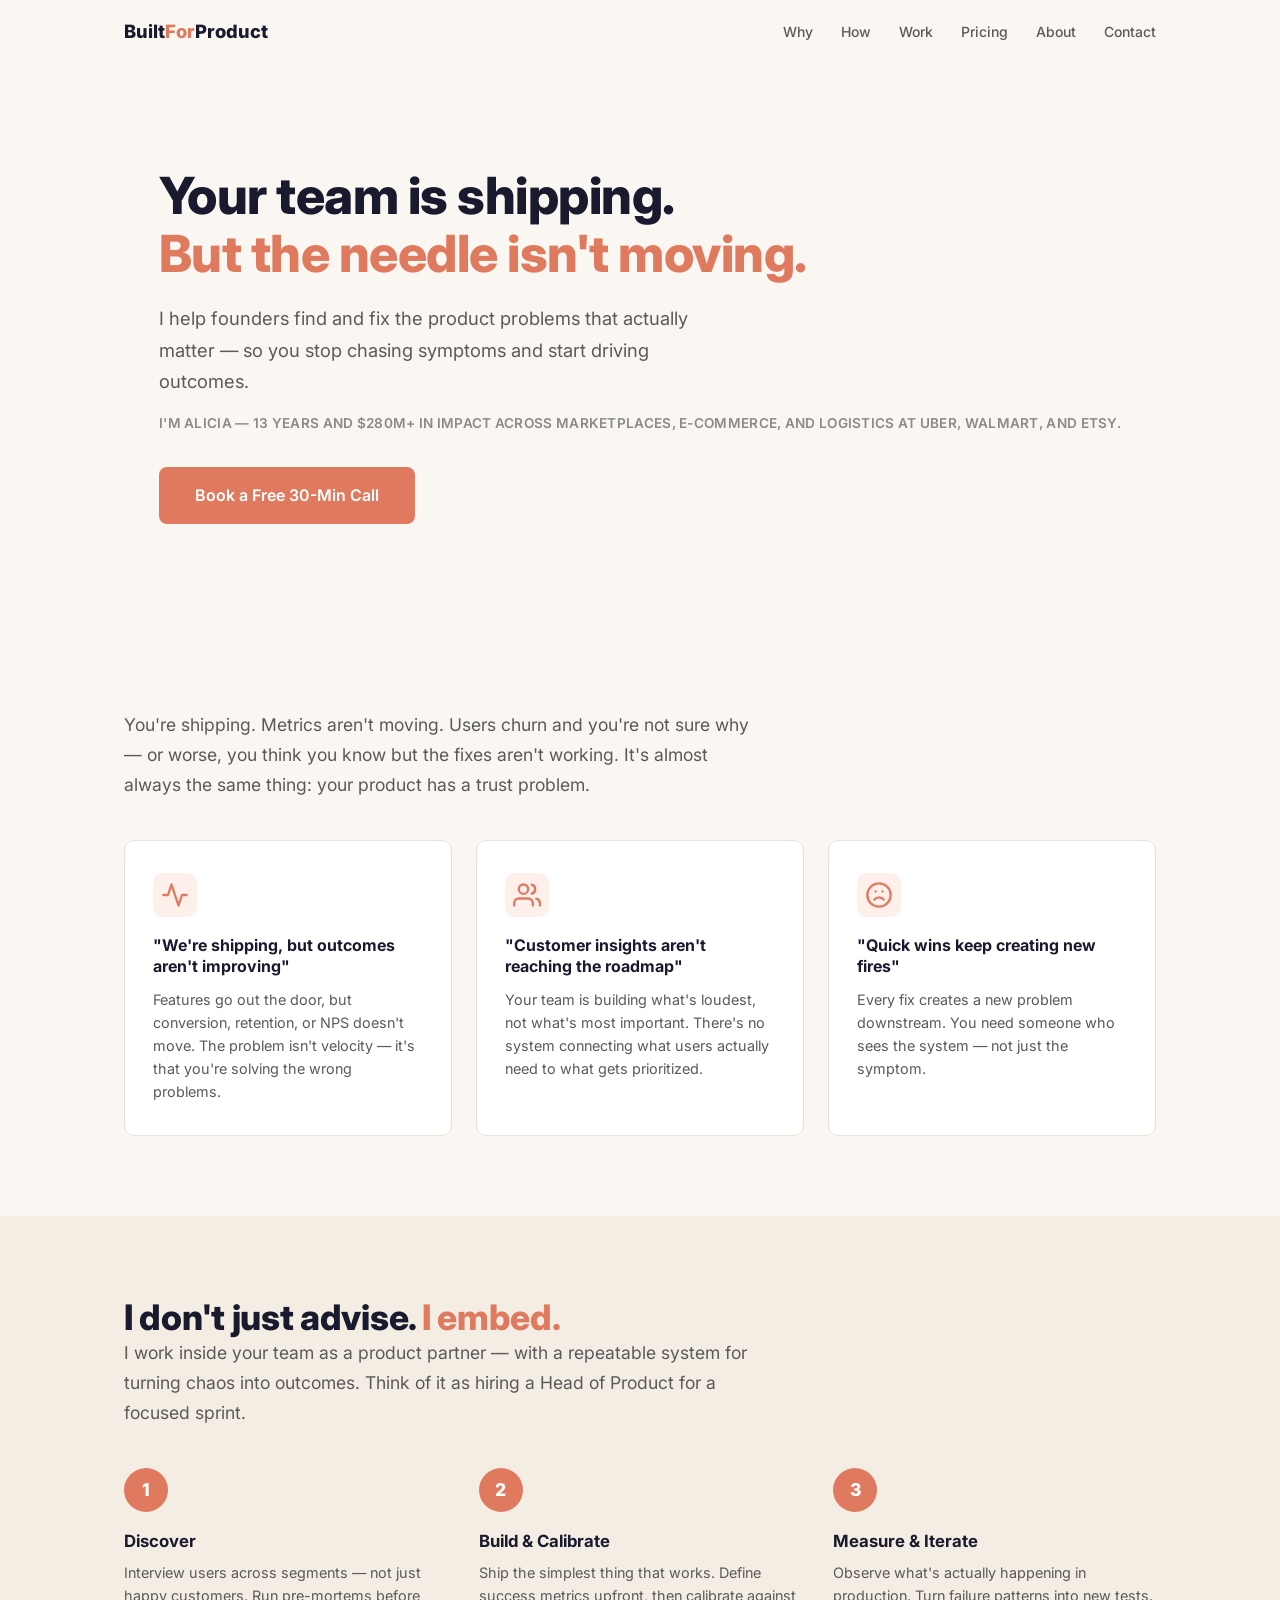
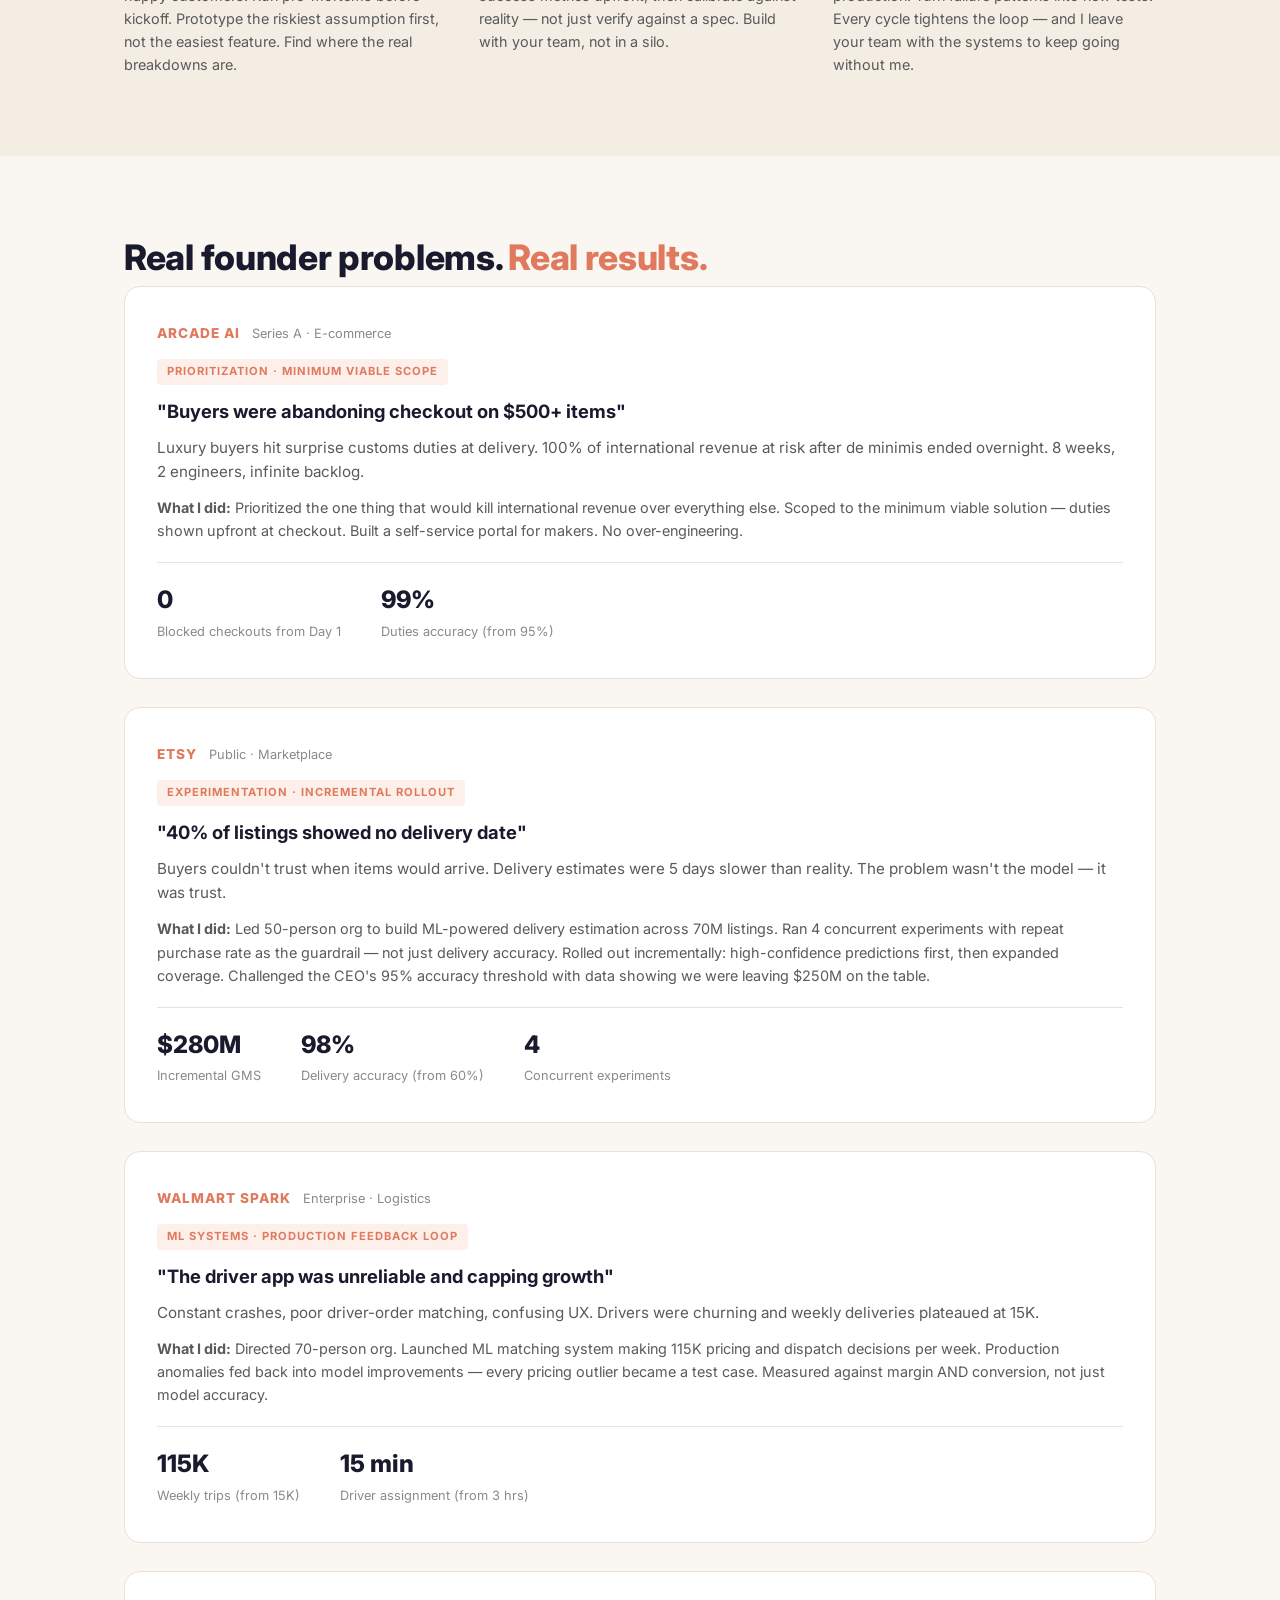
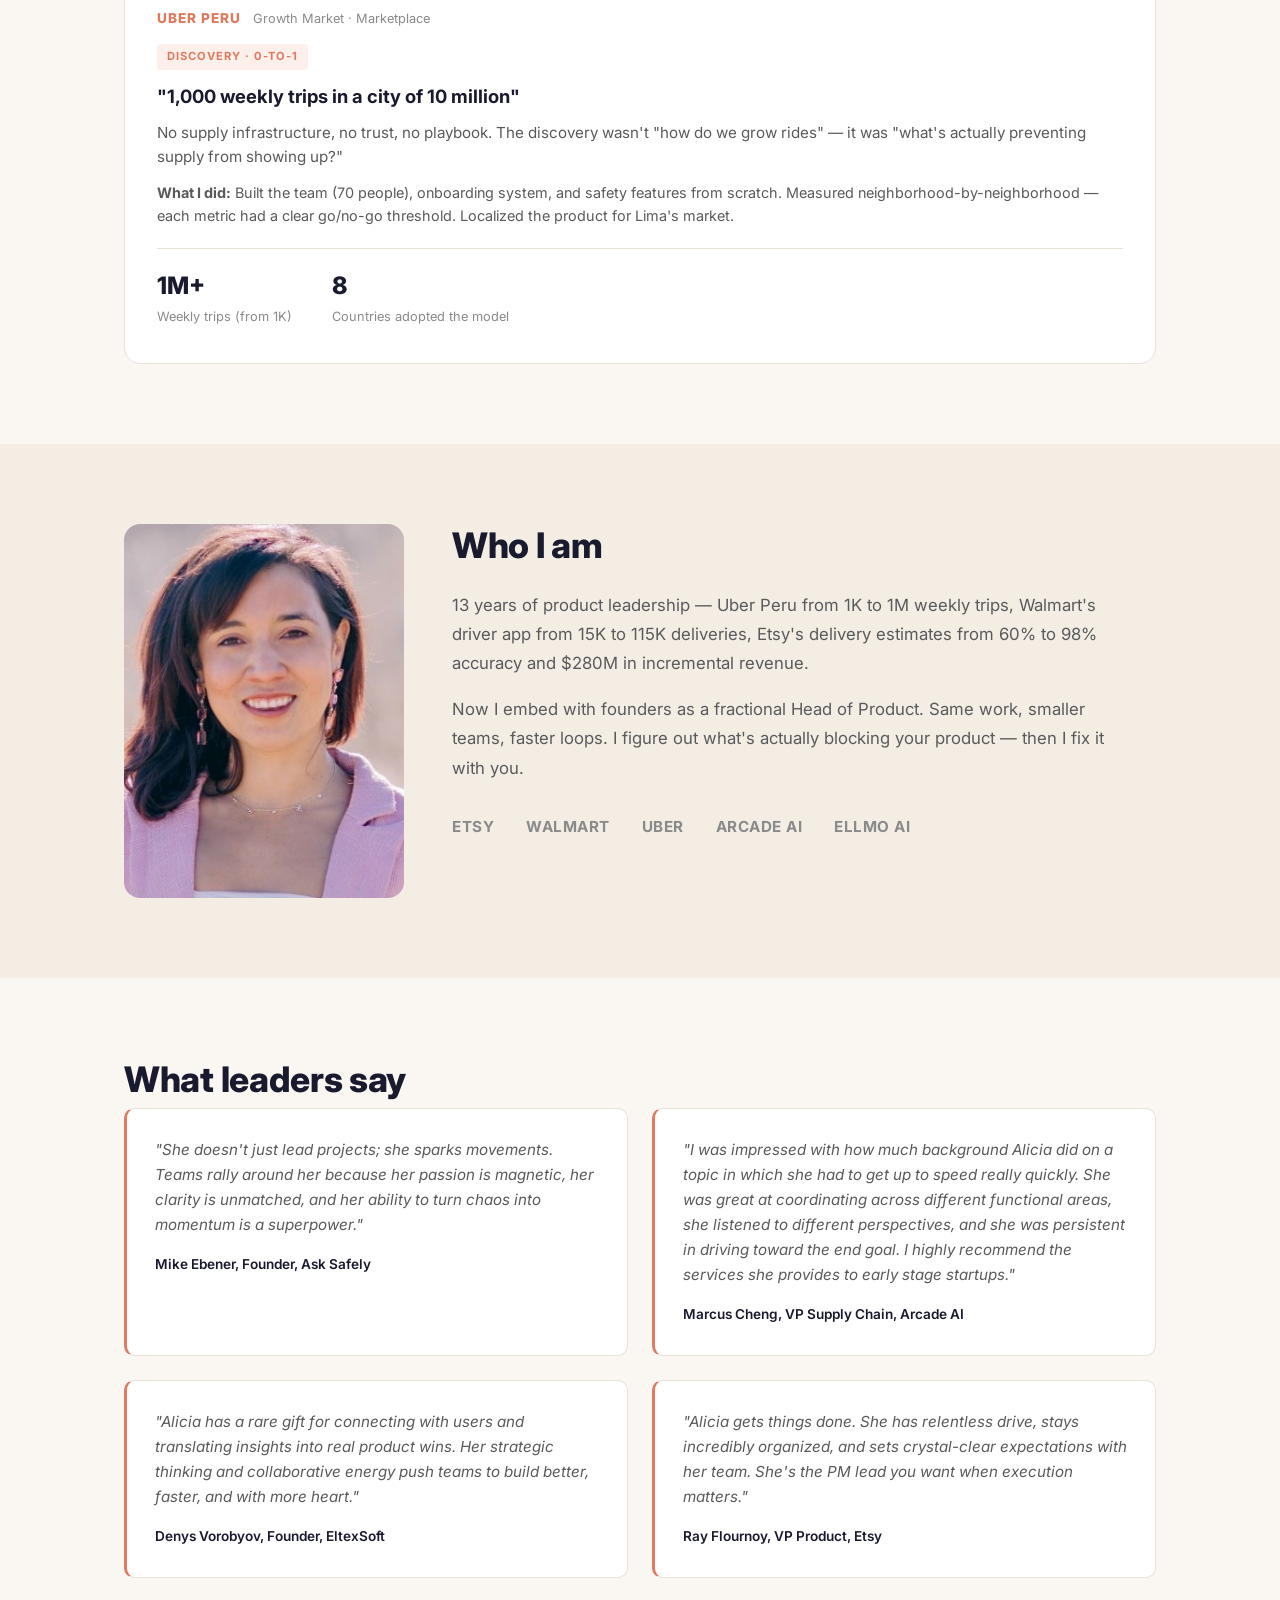
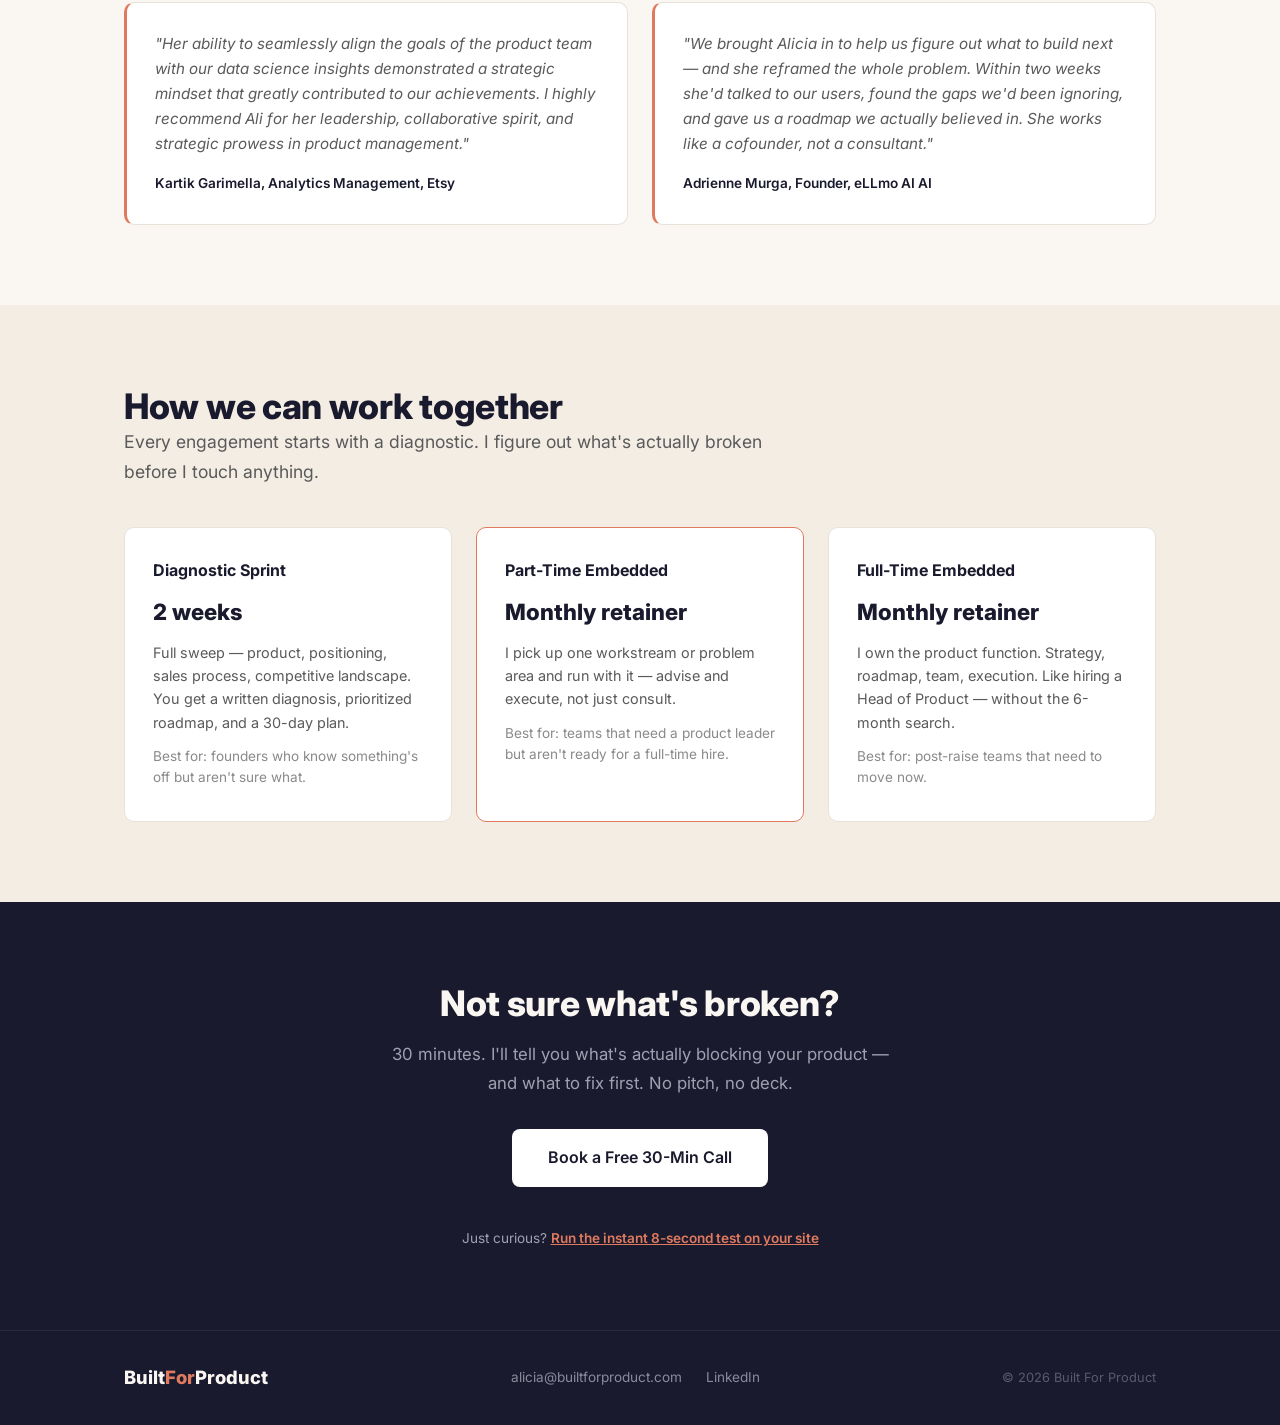
==== commit a9ec2056: "Remove specific pricing from cards, show monthly retainer instead Co-Authored-By: Claude Opus 4.6 (1" ====
--- a/index.html
+++ b/index.html
@@ -263,13 +263,13 @@
         </div>
         <div class="card" style="border-color:var(--accent);">
           <h3>Part-Time Embedded</h3>
-          <p style="font-size:1.4rem; font-weight:800; color:var(--primary); margin:12px 0;">Starting at $15K/mo</p>
+          <p style="font-size:1.4rem; font-weight:800; color:var(--primary); margin:12px 0;">Monthly retainer</p>
           <p>I pick up one workstream or problem area and run with it — advise and execute, not just consult.</p>
           <p style="font-size:0.85rem; color:var(--text-light); margin-top:12px;">Best for: teams that need a product leader but aren't ready for a full-time hire.</p>
         </div>
         <div class="card">
           <h3>Full-Time Embedded</h3>
-          <p style="font-size:1.4rem; font-weight:800; color:var(--primary); margin:12px 0;">Starting at $25K/mo</p>
+          <p style="font-size:1.4rem; font-weight:800; color:var(--primary); margin:12px 0;">Monthly retainer</p>
           <p>I own the product function. Strategy, roadmap, team, execution. Like hiring a Head of Product — without the 6-month search.</p>
           <p style="font-size:0.85rem; color:var(--text-light); margin-top:12px;">Best for: post-raise teams that need to move now.</p>
         </div>
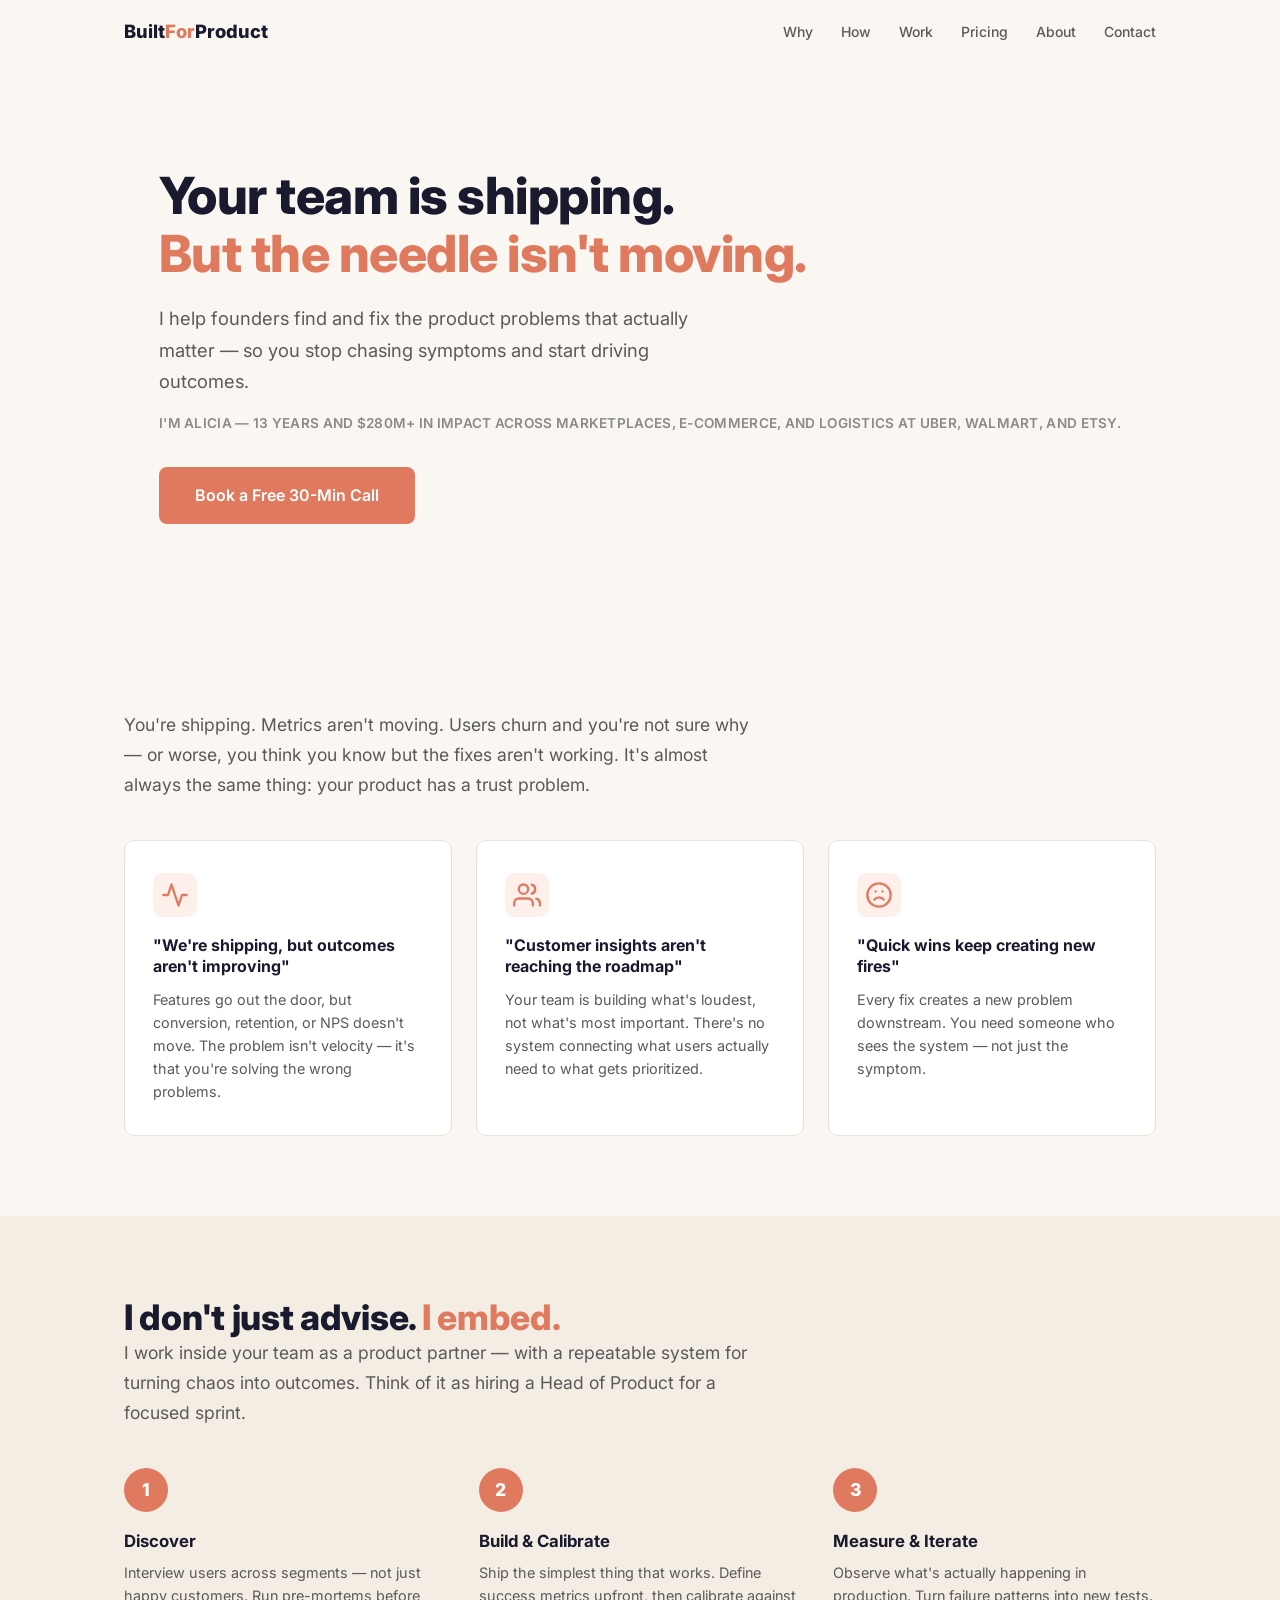
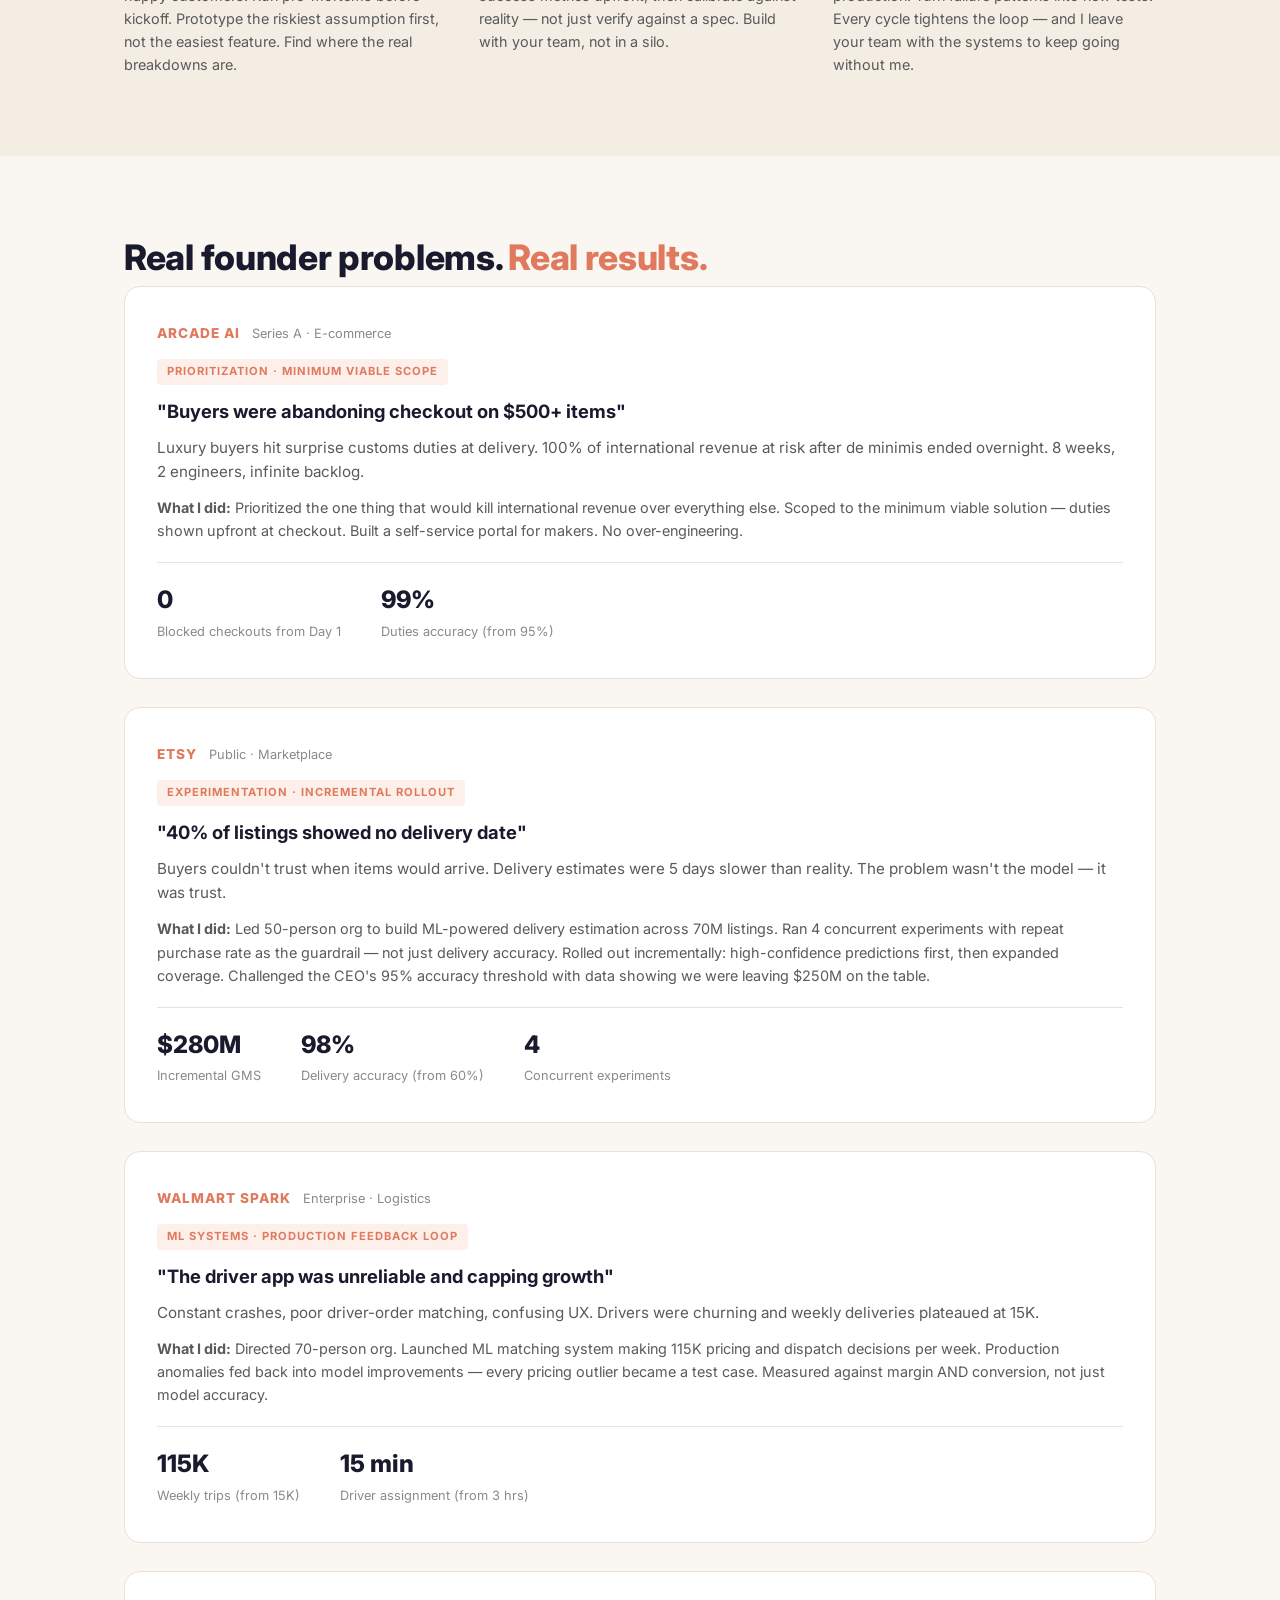
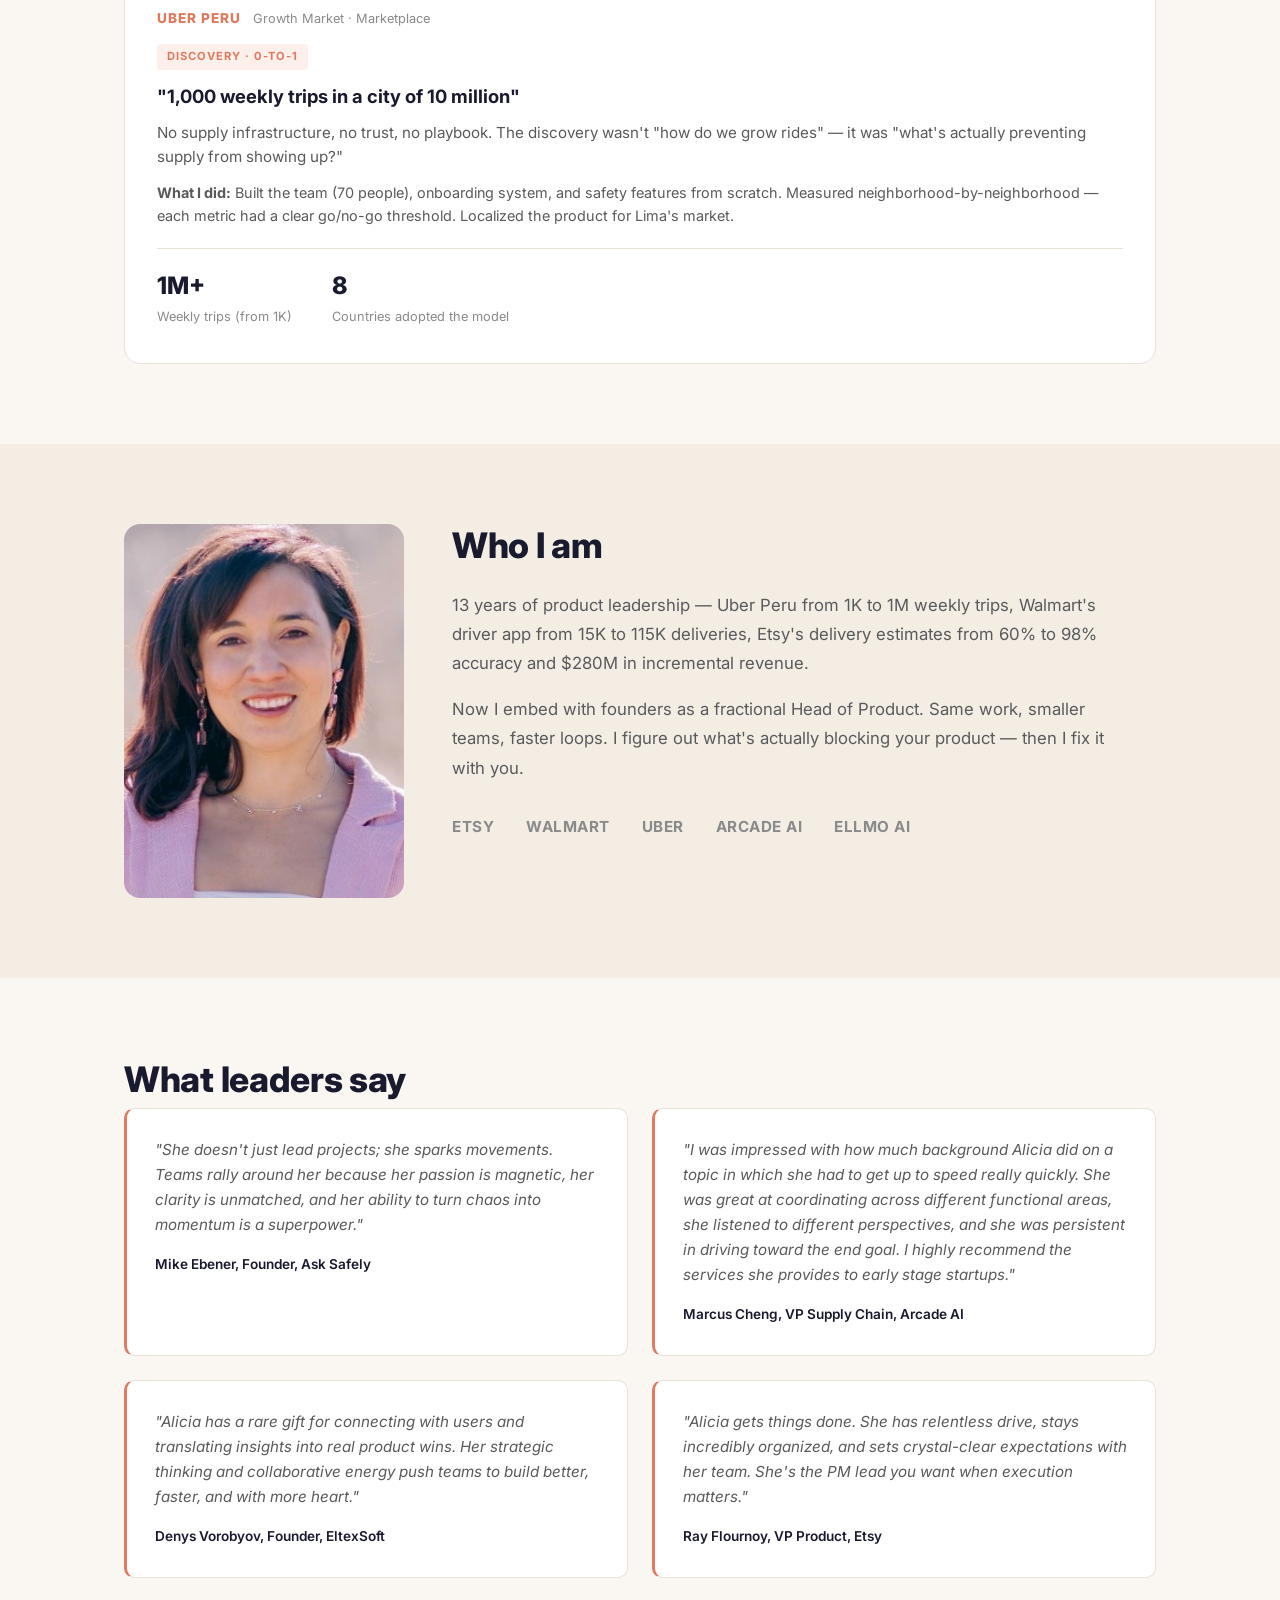
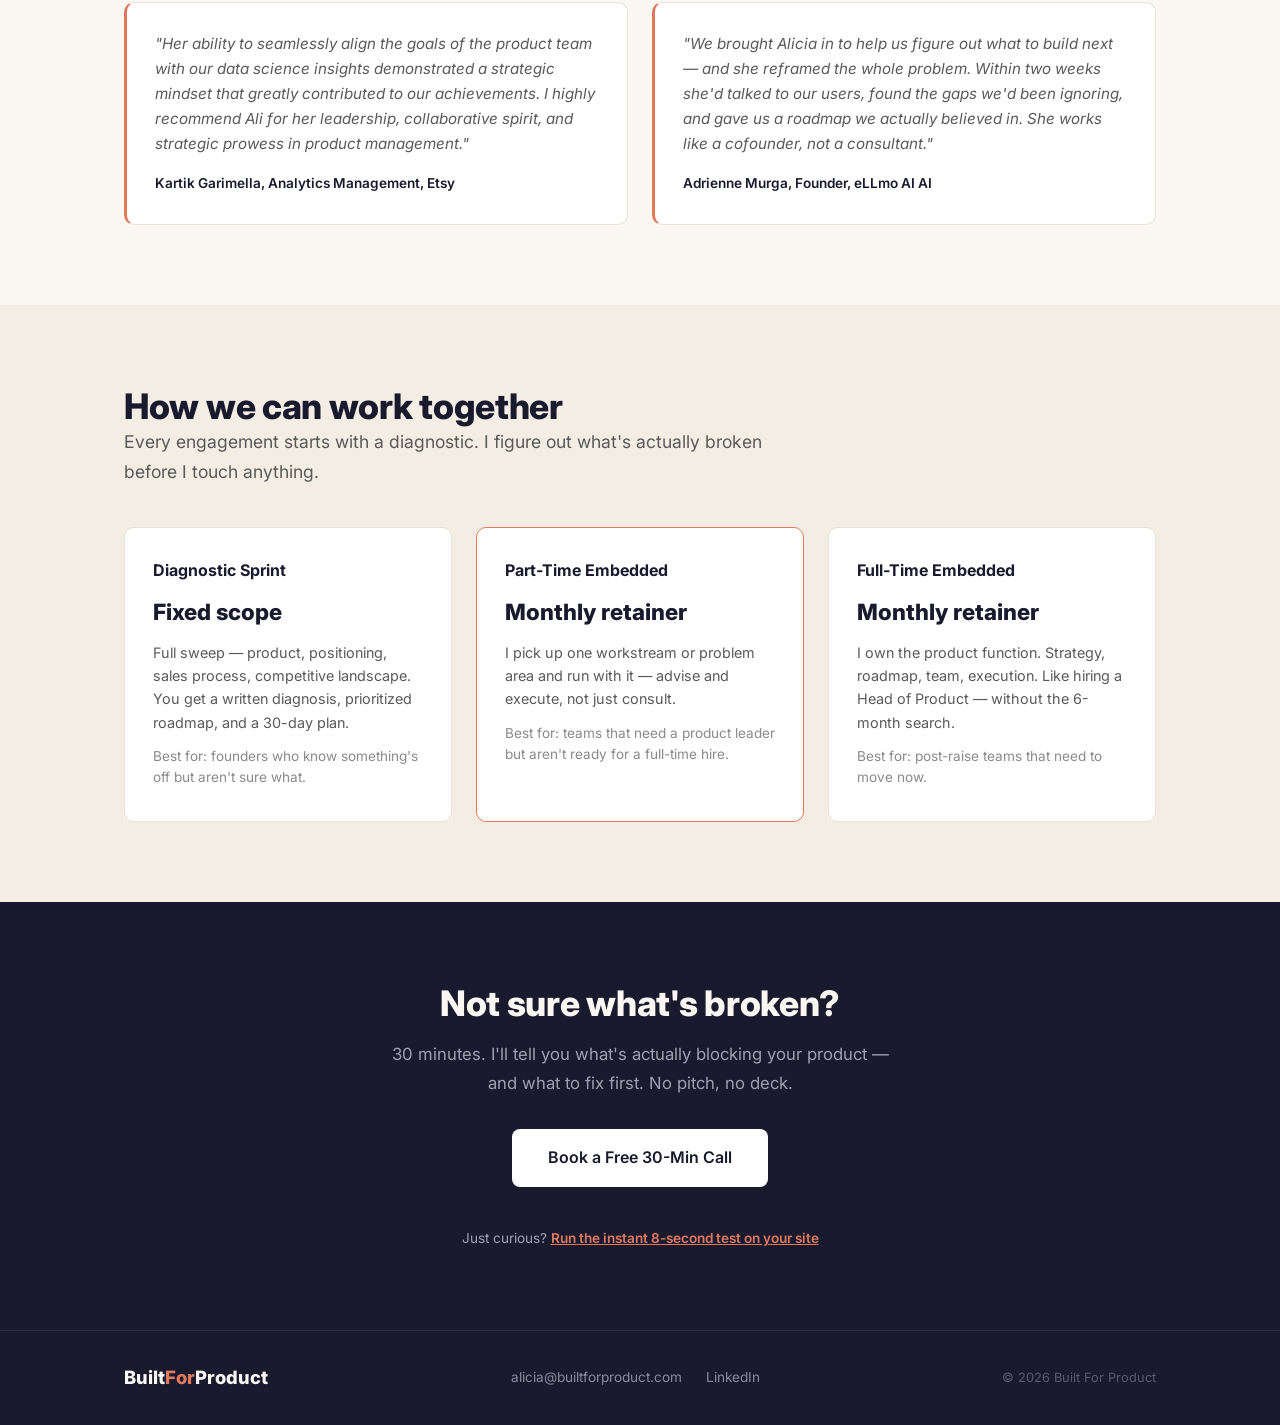
==== commit 528641ae: "Replace 2 weeks with fixed scope on Diagnostic Sprint card Co-Authored-By: Claude Opus 4.6 (1M conte" ====
--- a/index.html
+++ b/index.html
@@ -257,7 +257,7 @@
       <div class="card-grid">
         <div class="card">
           <h3>Diagnostic Sprint</h3>
-          <p style="font-size:1.4rem; font-weight:800; color:var(--primary); margin:12px 0;">2 weeks</p>
+          <p style="font-size:1.4rem; font-weight:800; color:var(--primary); margin:12px 0;">Fixed scope</p>
           <p>Full sweep — product, positioning, sales process, competitive landscape. You get a written diagnosis, prioritized roadmap, and a 30-day plan.</p>
           <p style="font-size:0.85rem; color:var(--text-light); margin-top:12px;">Best for: founders who know something's off but aren't sure what.</p>
         </div>
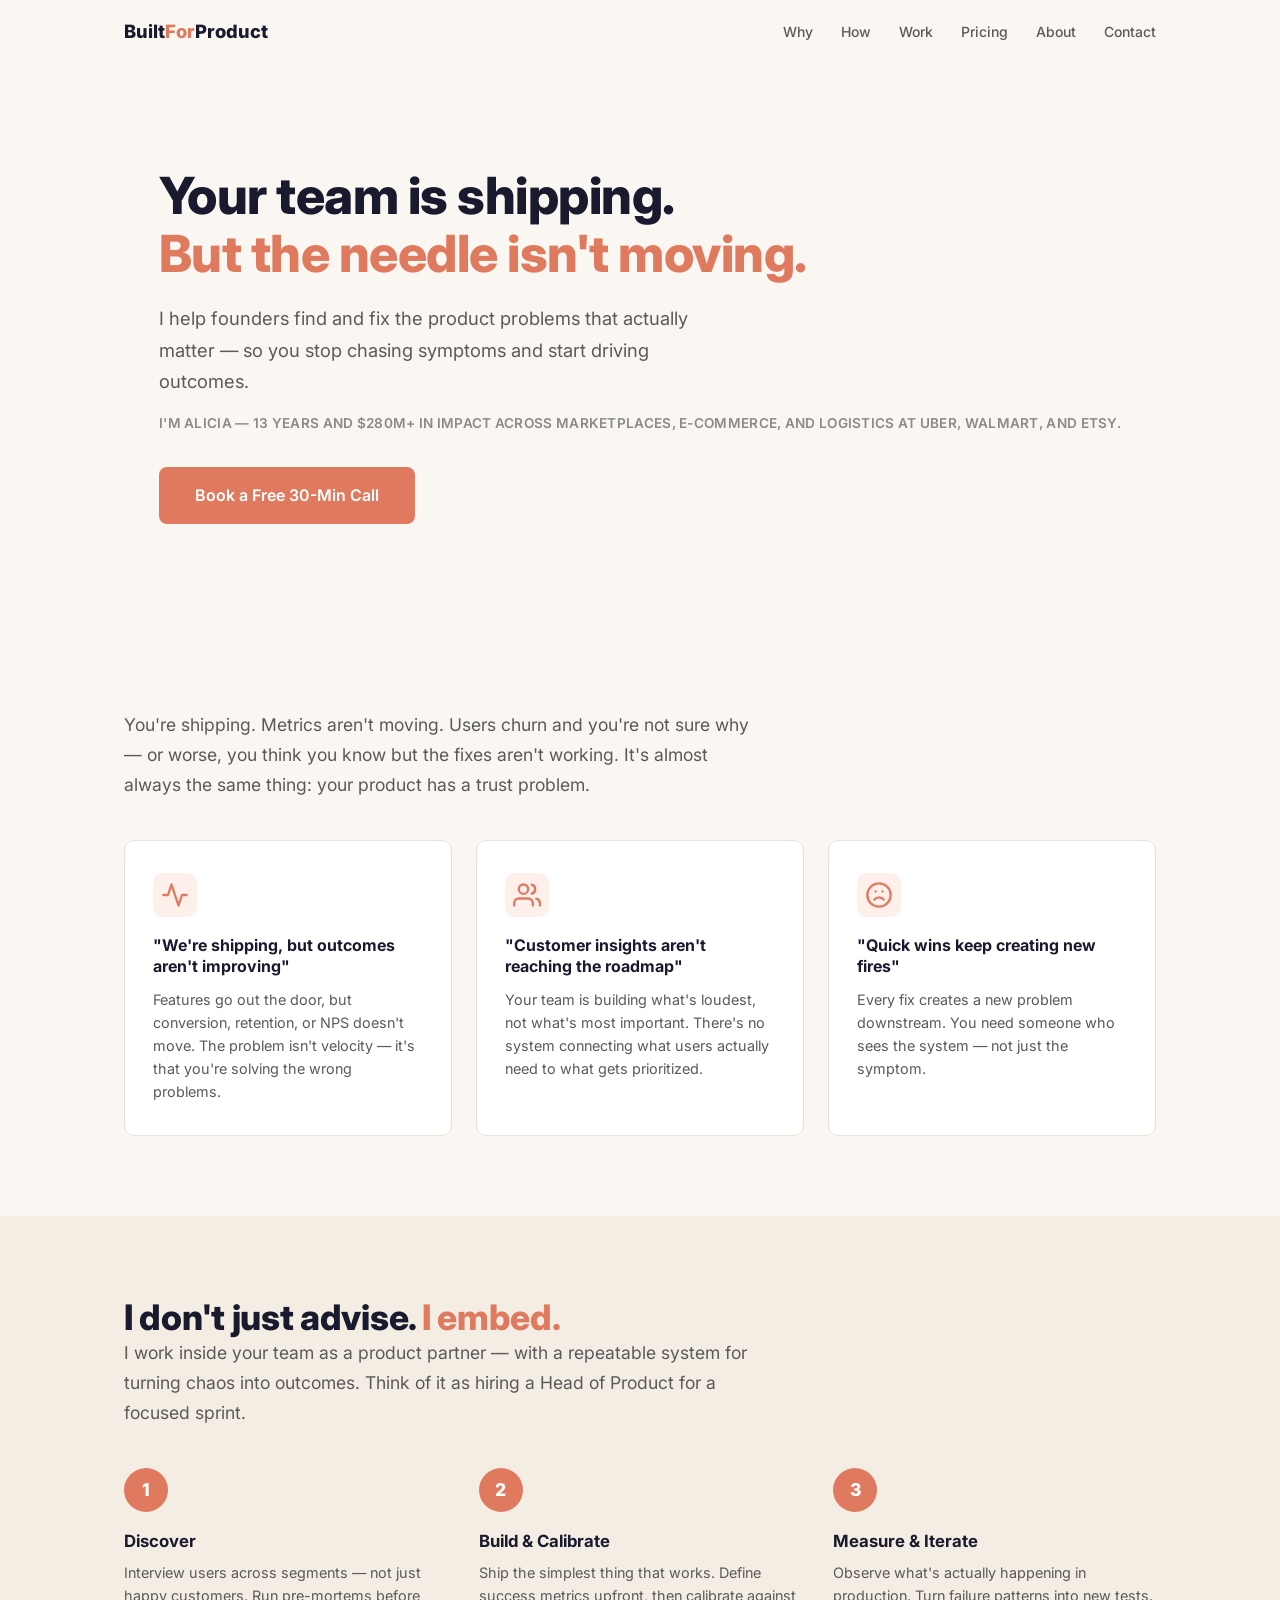
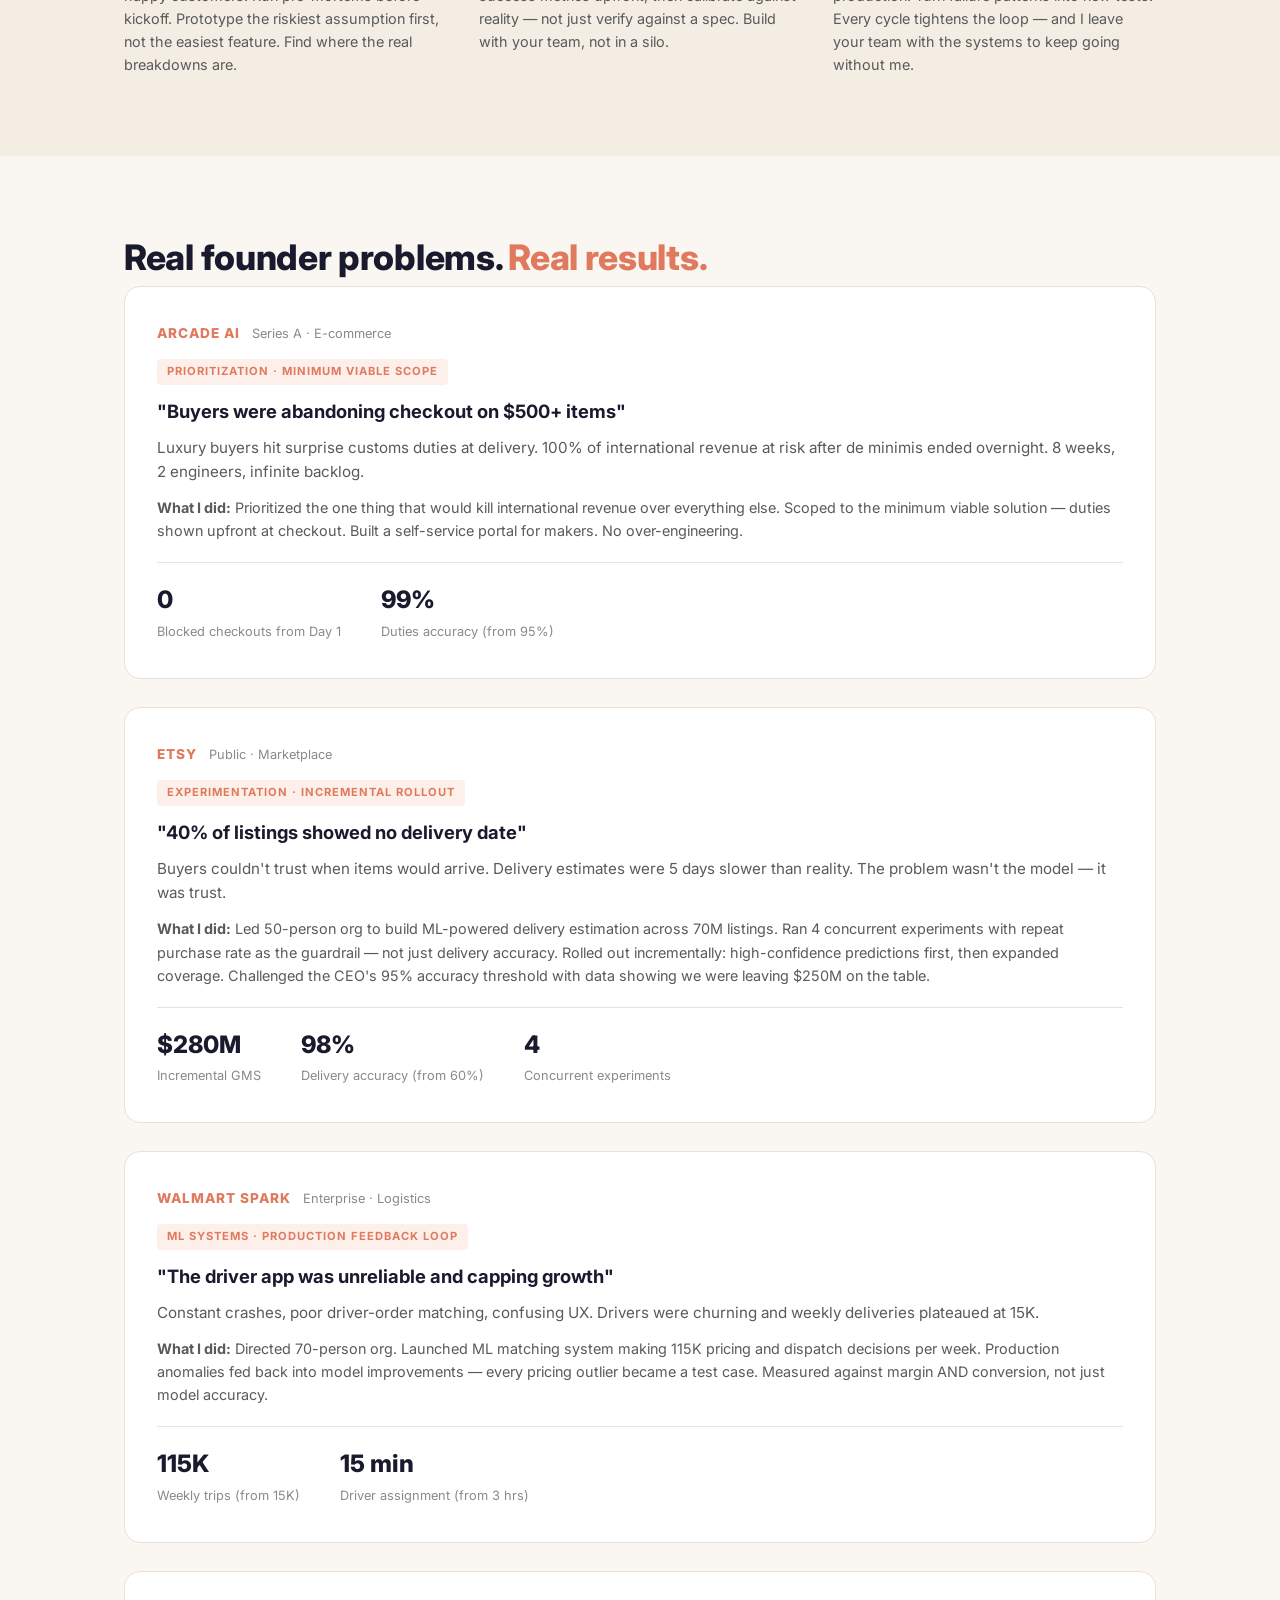
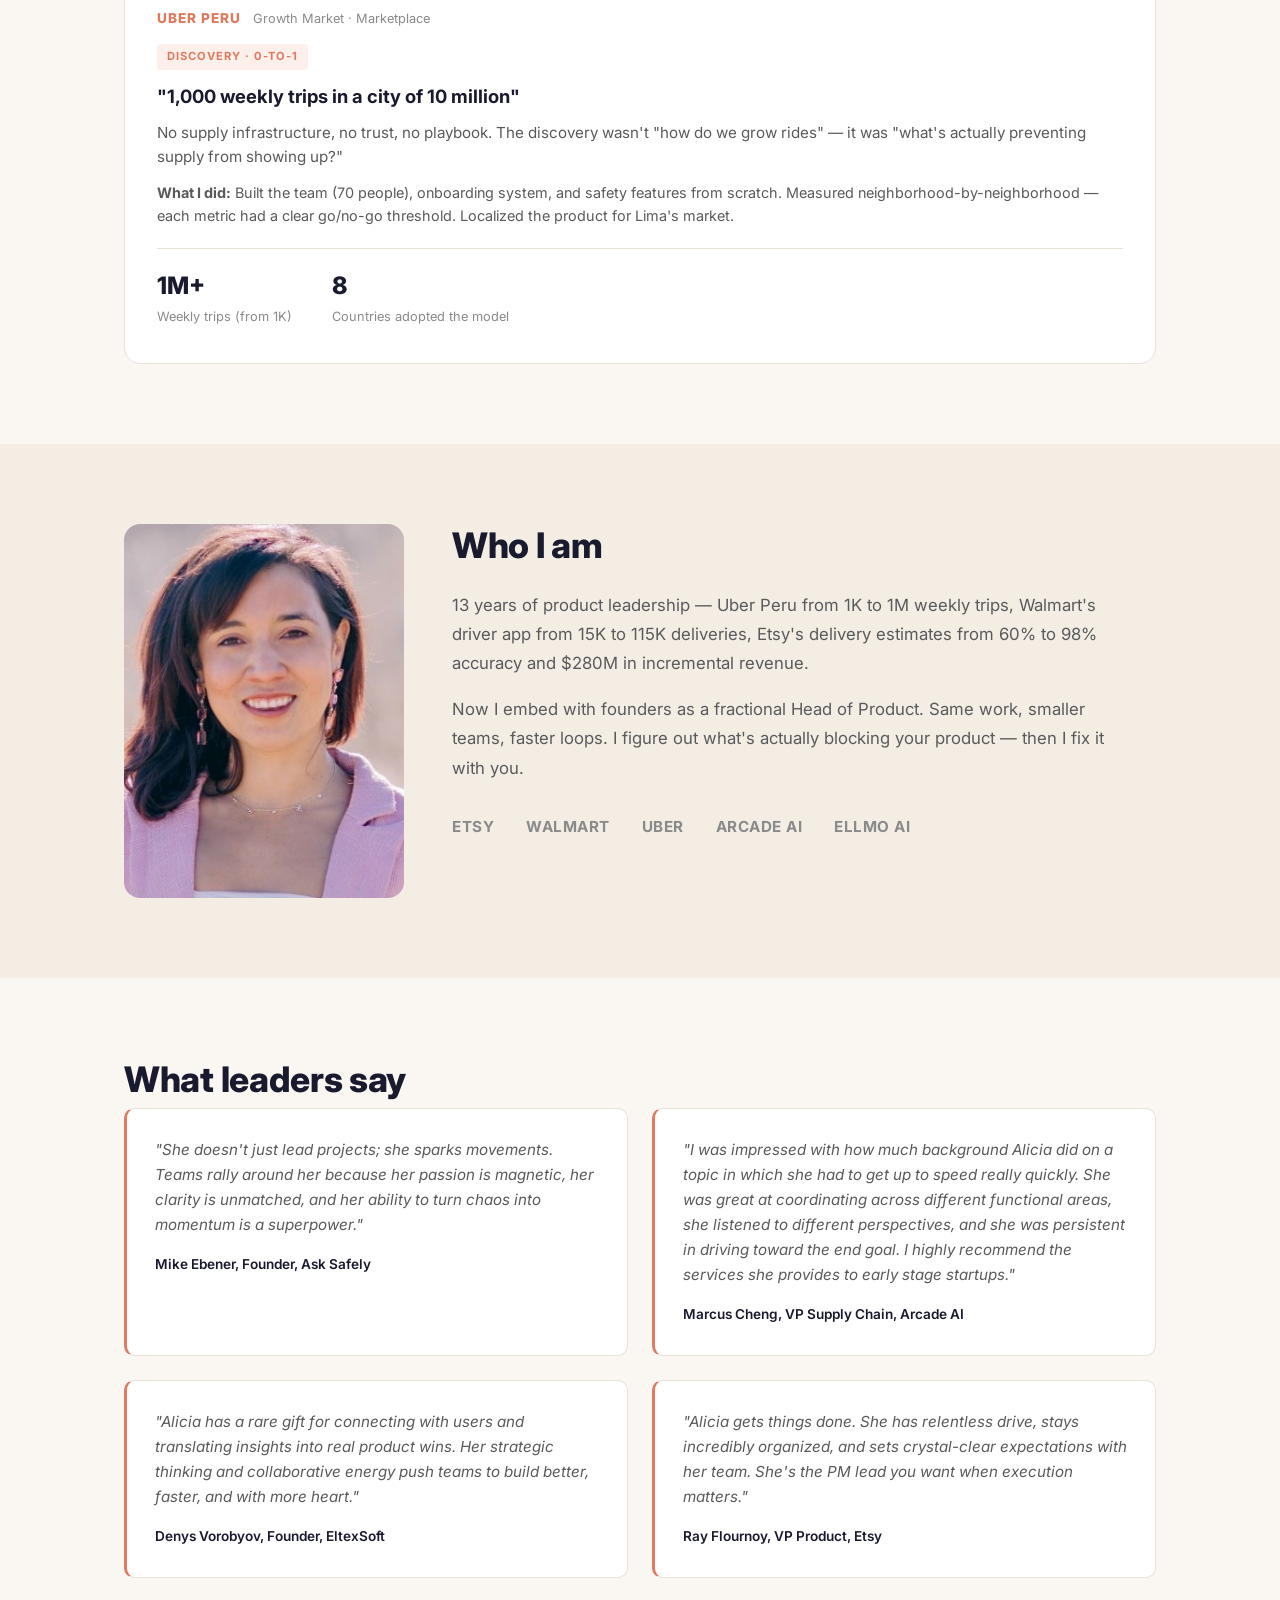
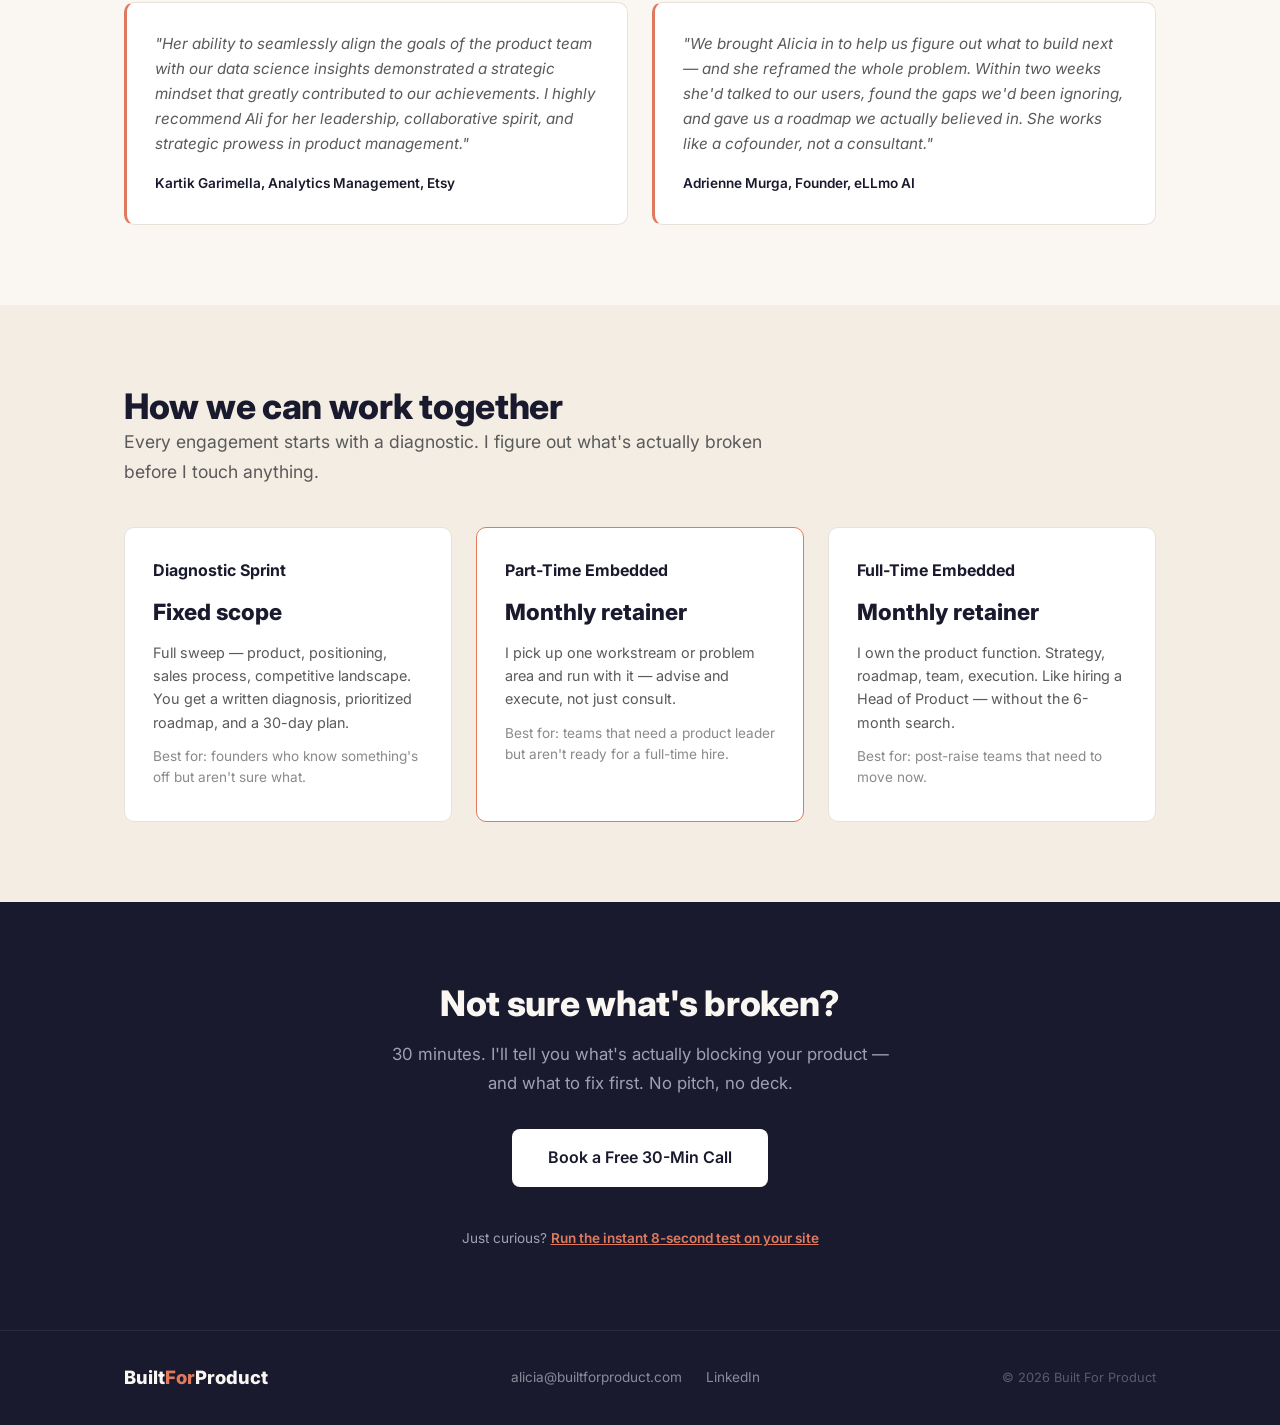
==== commit 13c5fde8: "Fix duplicate eLLmo AI AI typo in testimonial Co-Authored-By: Claude Opus 4.6 (1M context) <noreply@" ====
--- a/index.html
+++ b/index.html
@@ -243,7 +243,7 @@
         </blockquote>
         <blockquote class="testimonial">
           <p>"We brought Alicia in to help us figure out what to build next — and she reframed the whole problem. Within two weeks she'd talked to our users, found the gaps we'd been ignoring, and gave us a roadmap we actually believed in. She works like a cofounder, not a consultant."</p>
-          <cite>Adrienne Murga, Founder, eLLmo AI AI</cite>
+          <cite>Adrienne Murga, Founder, eLLmo AI</cite>
         </blockquote>
       </div>
     </div>
